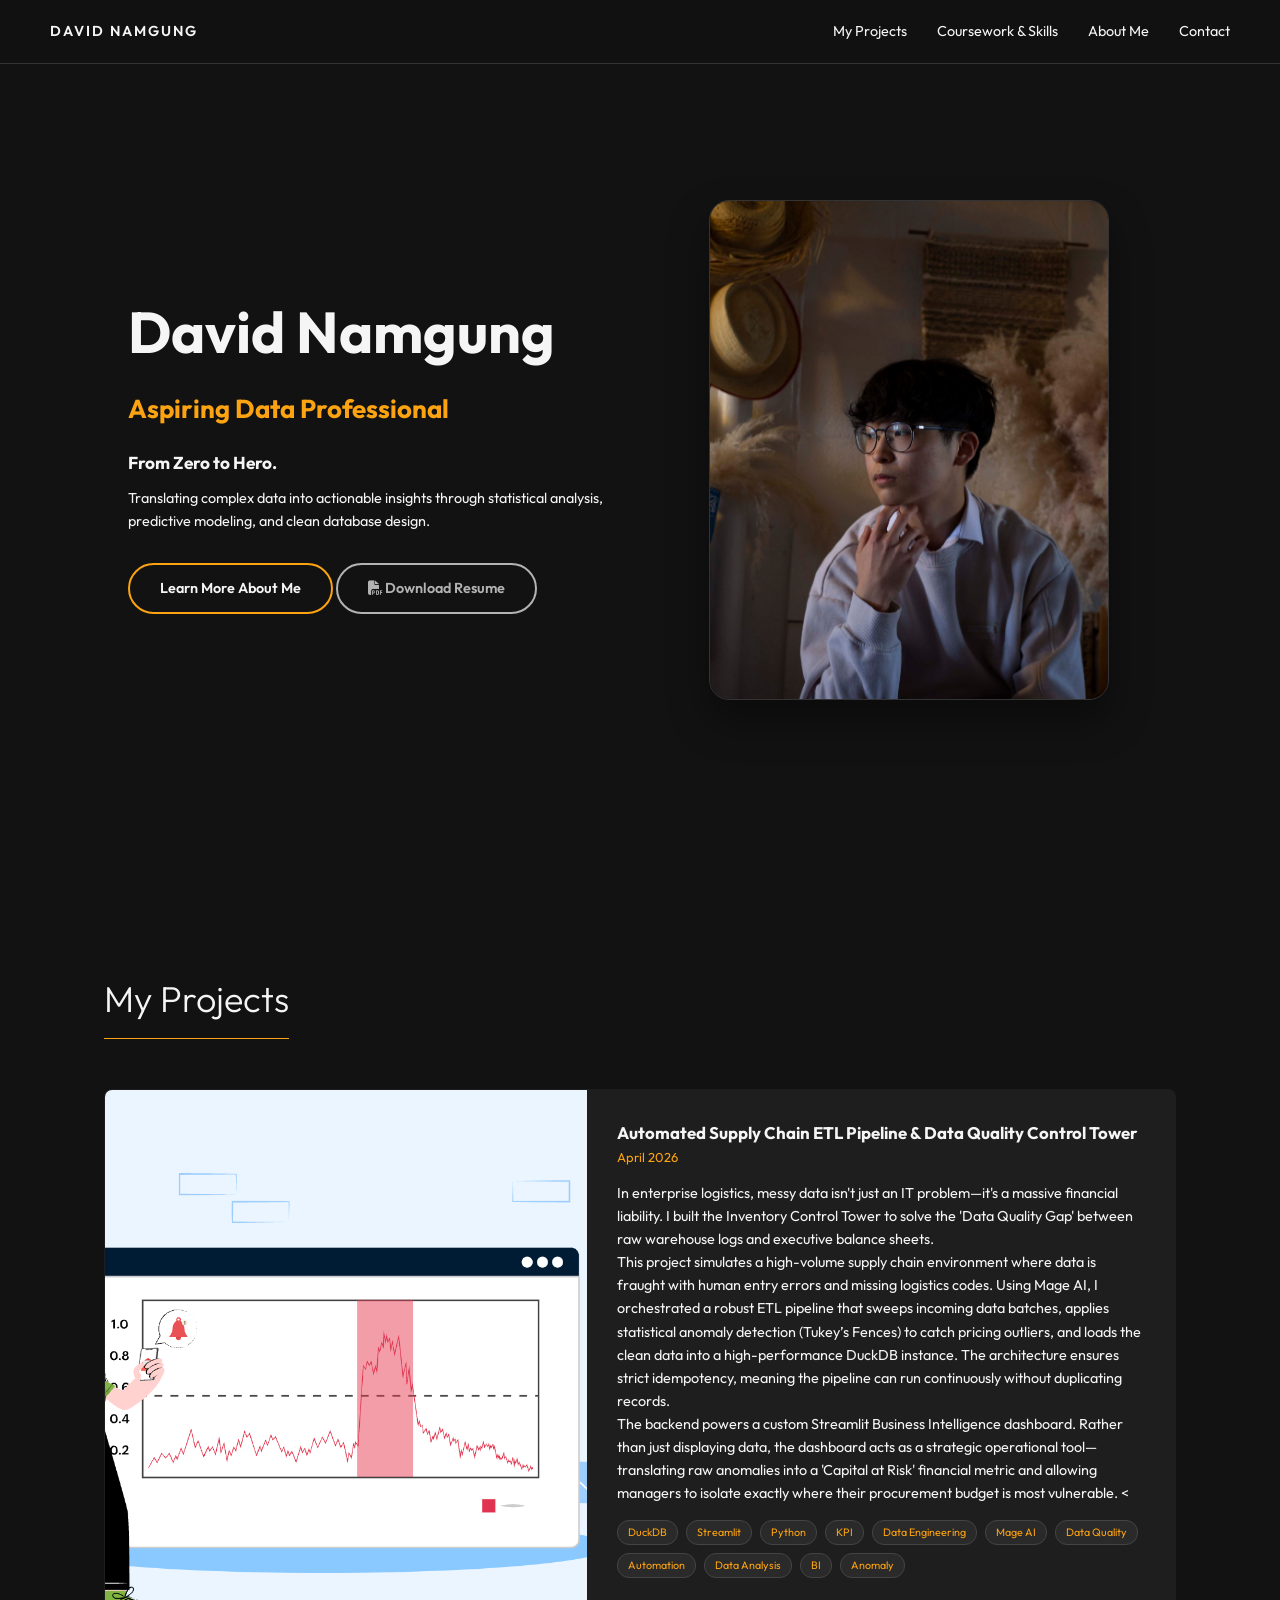
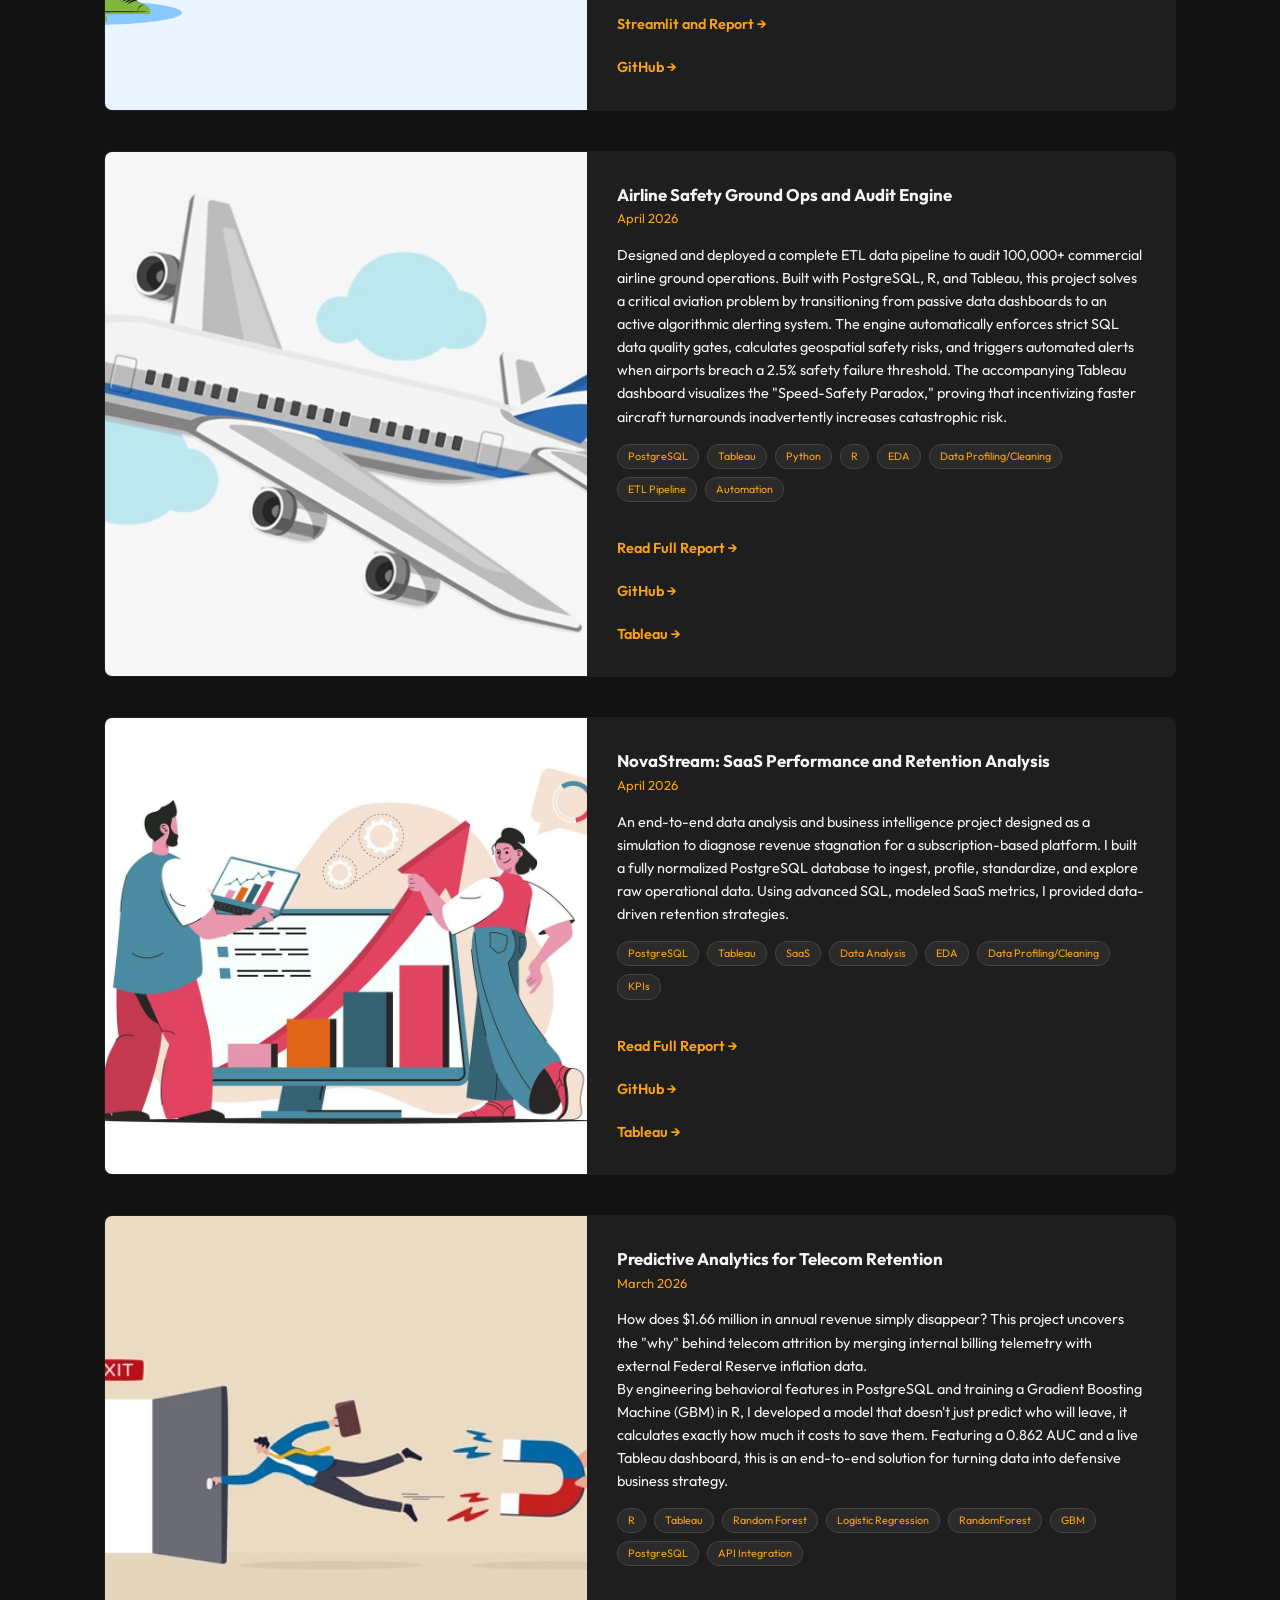
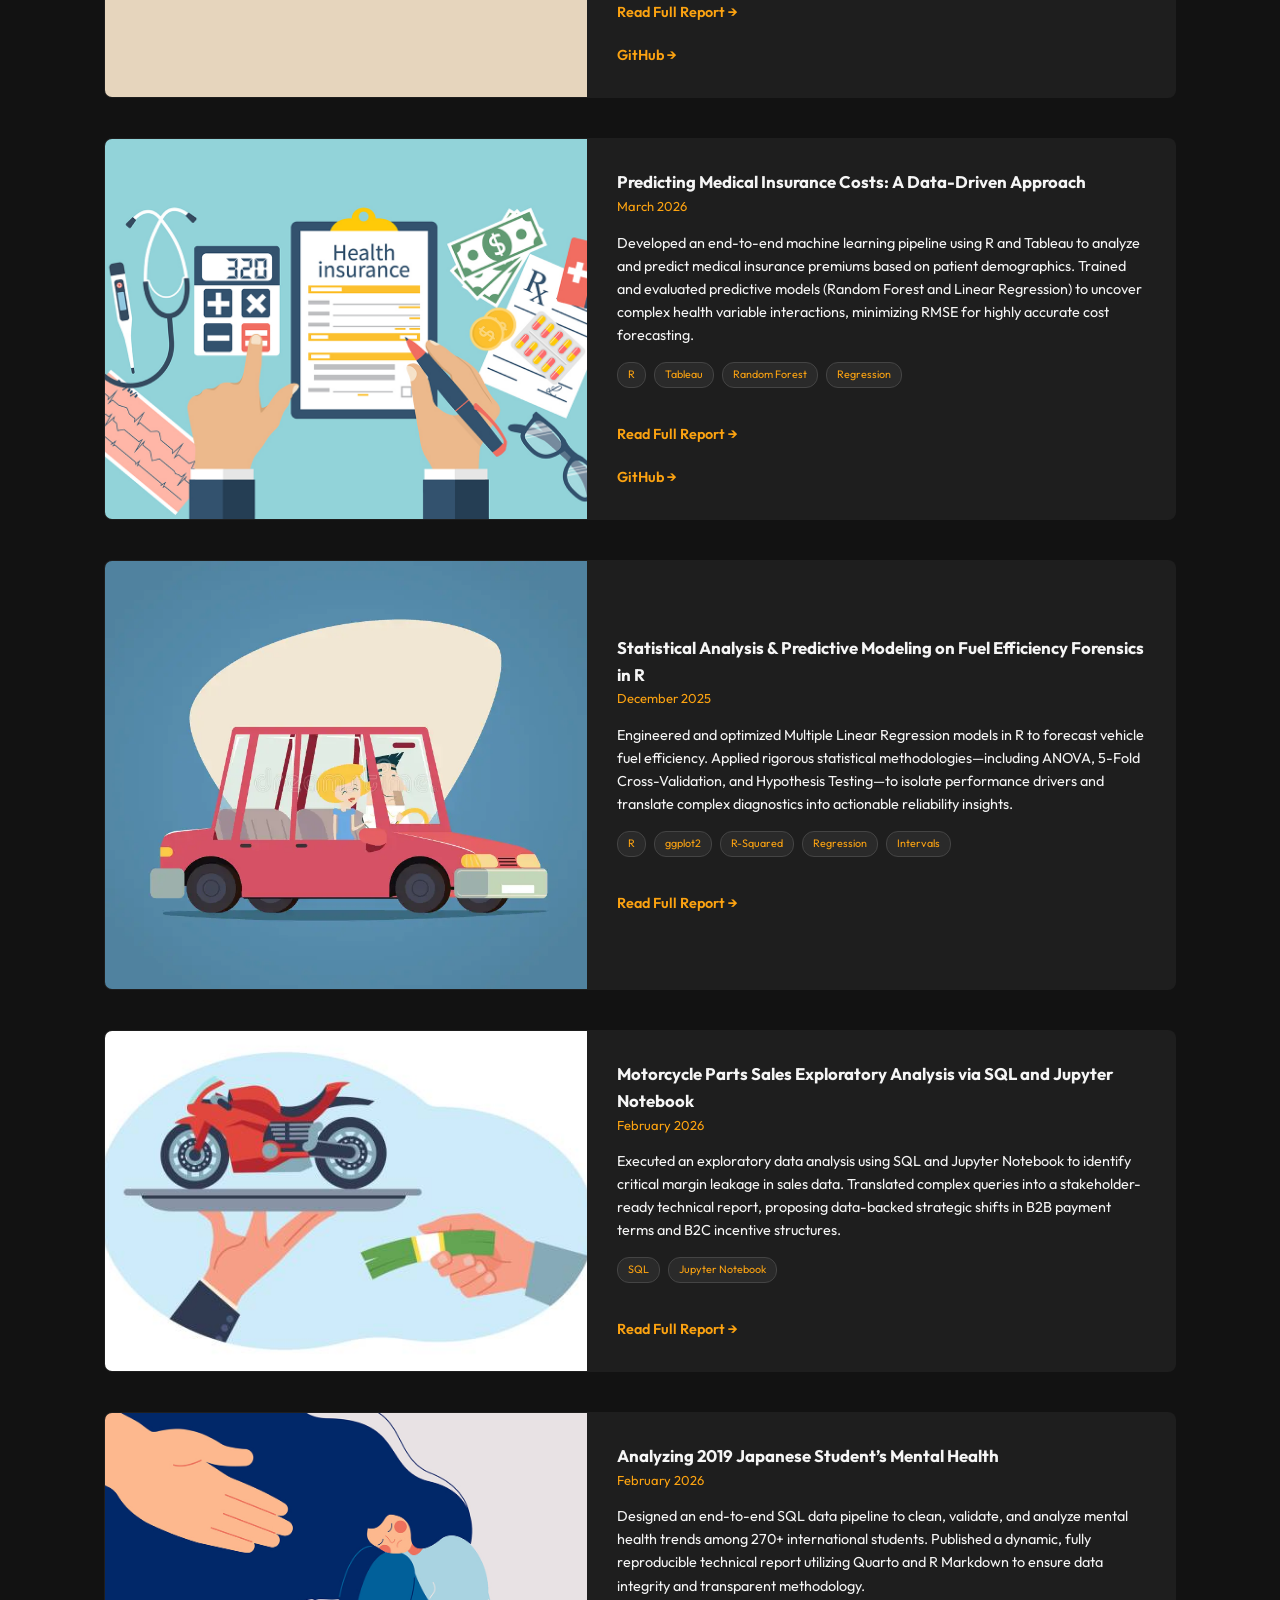
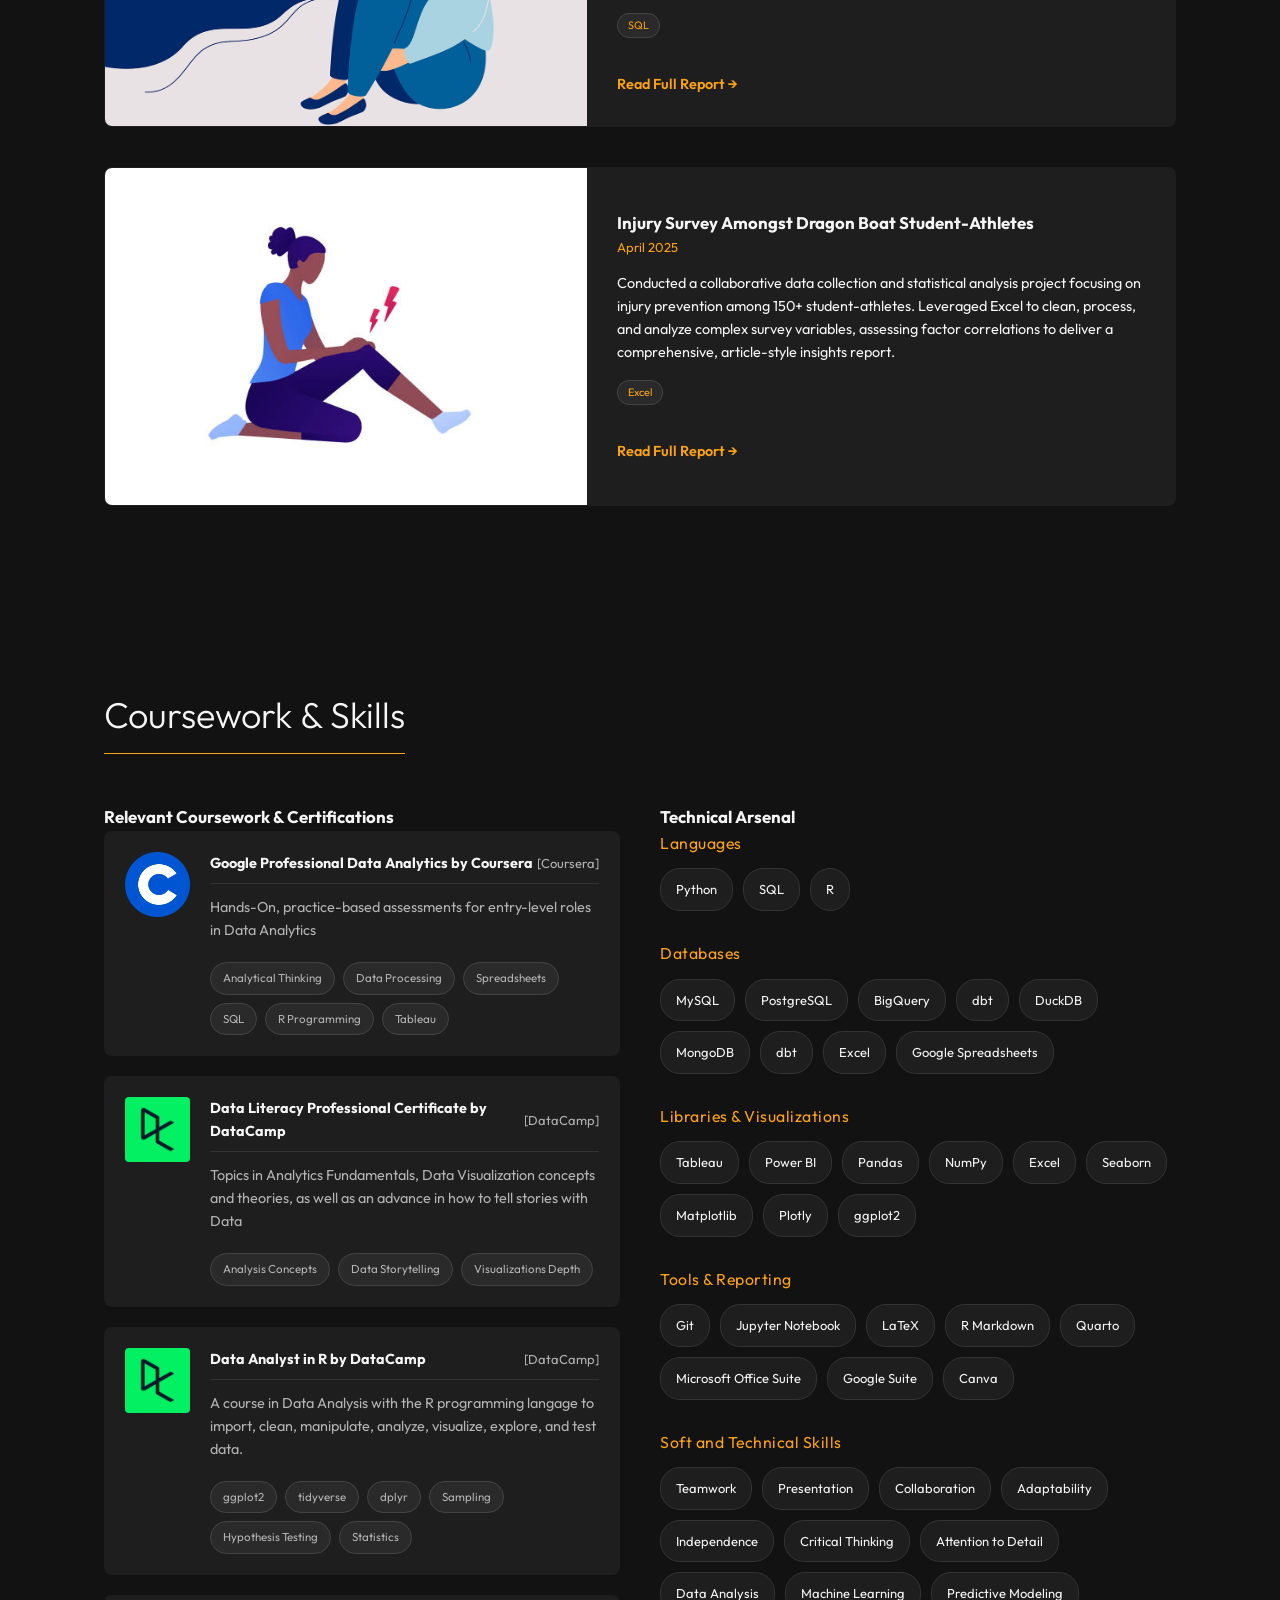
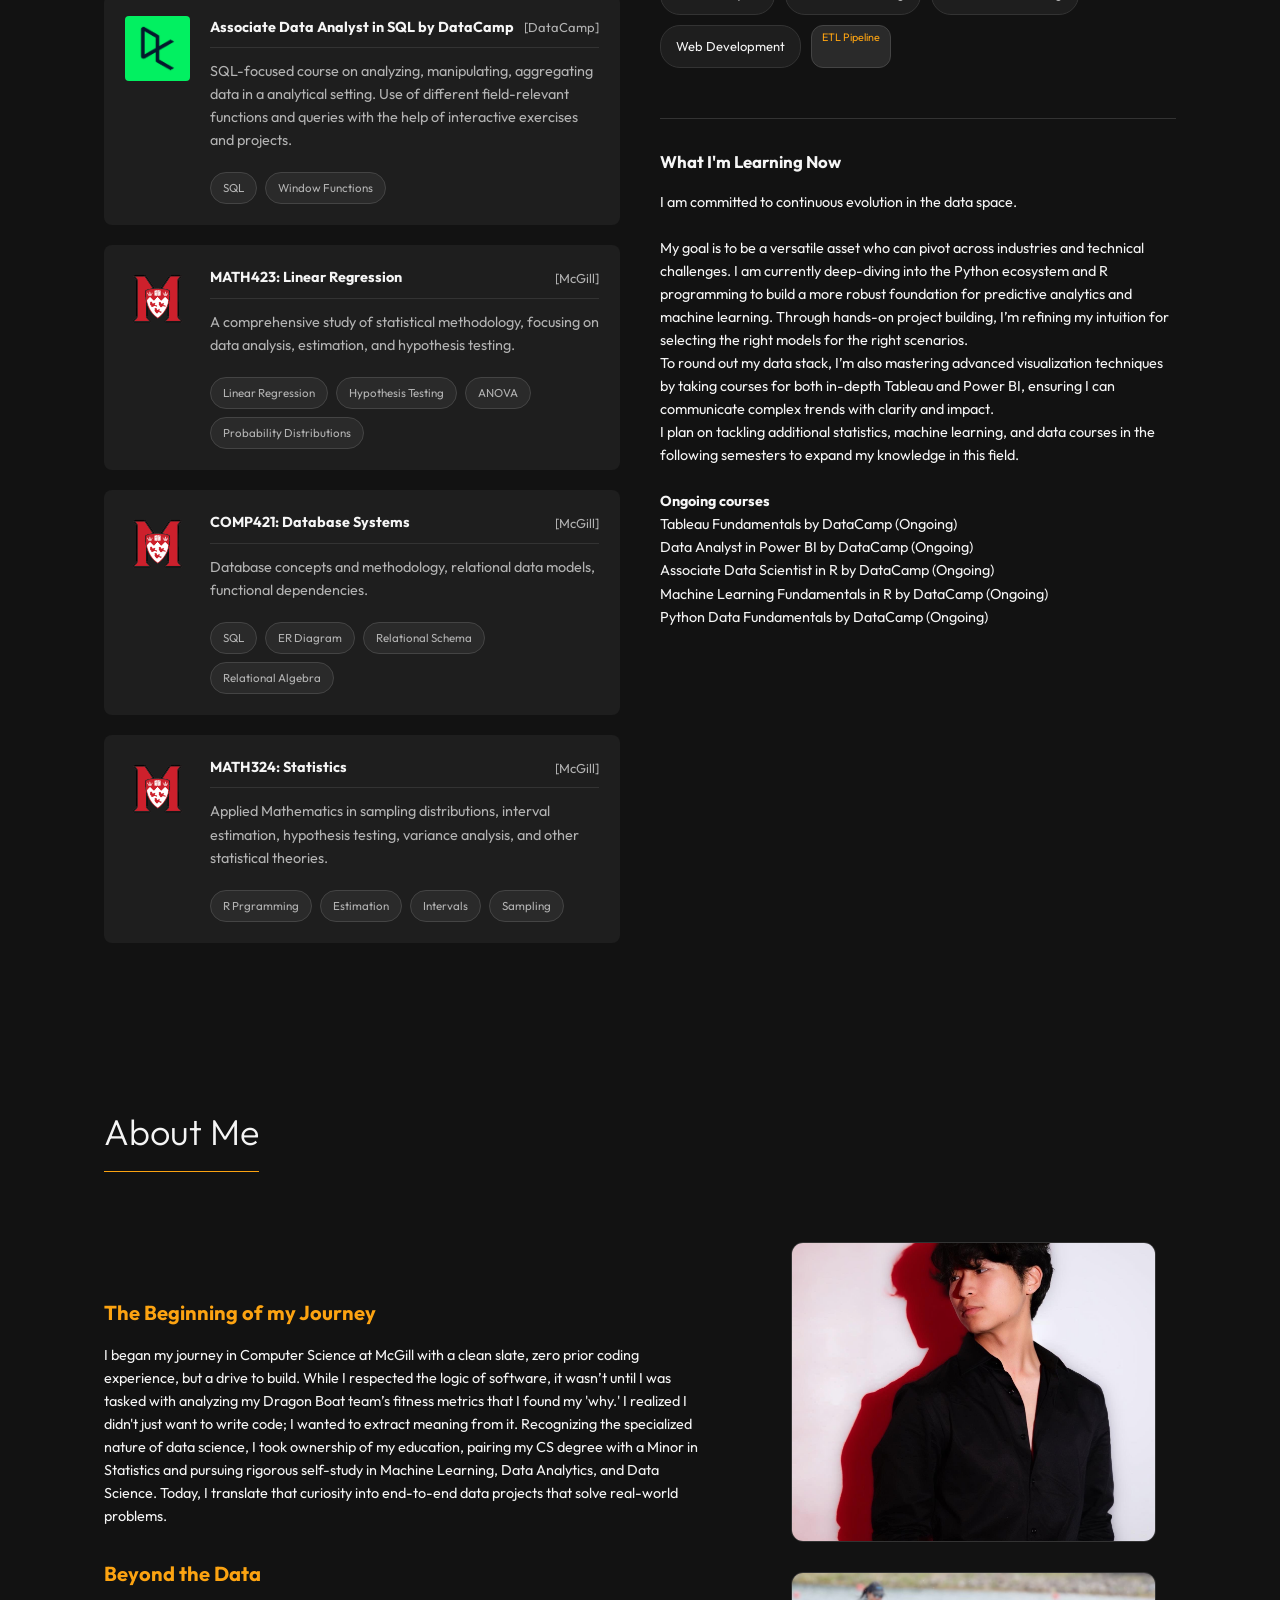
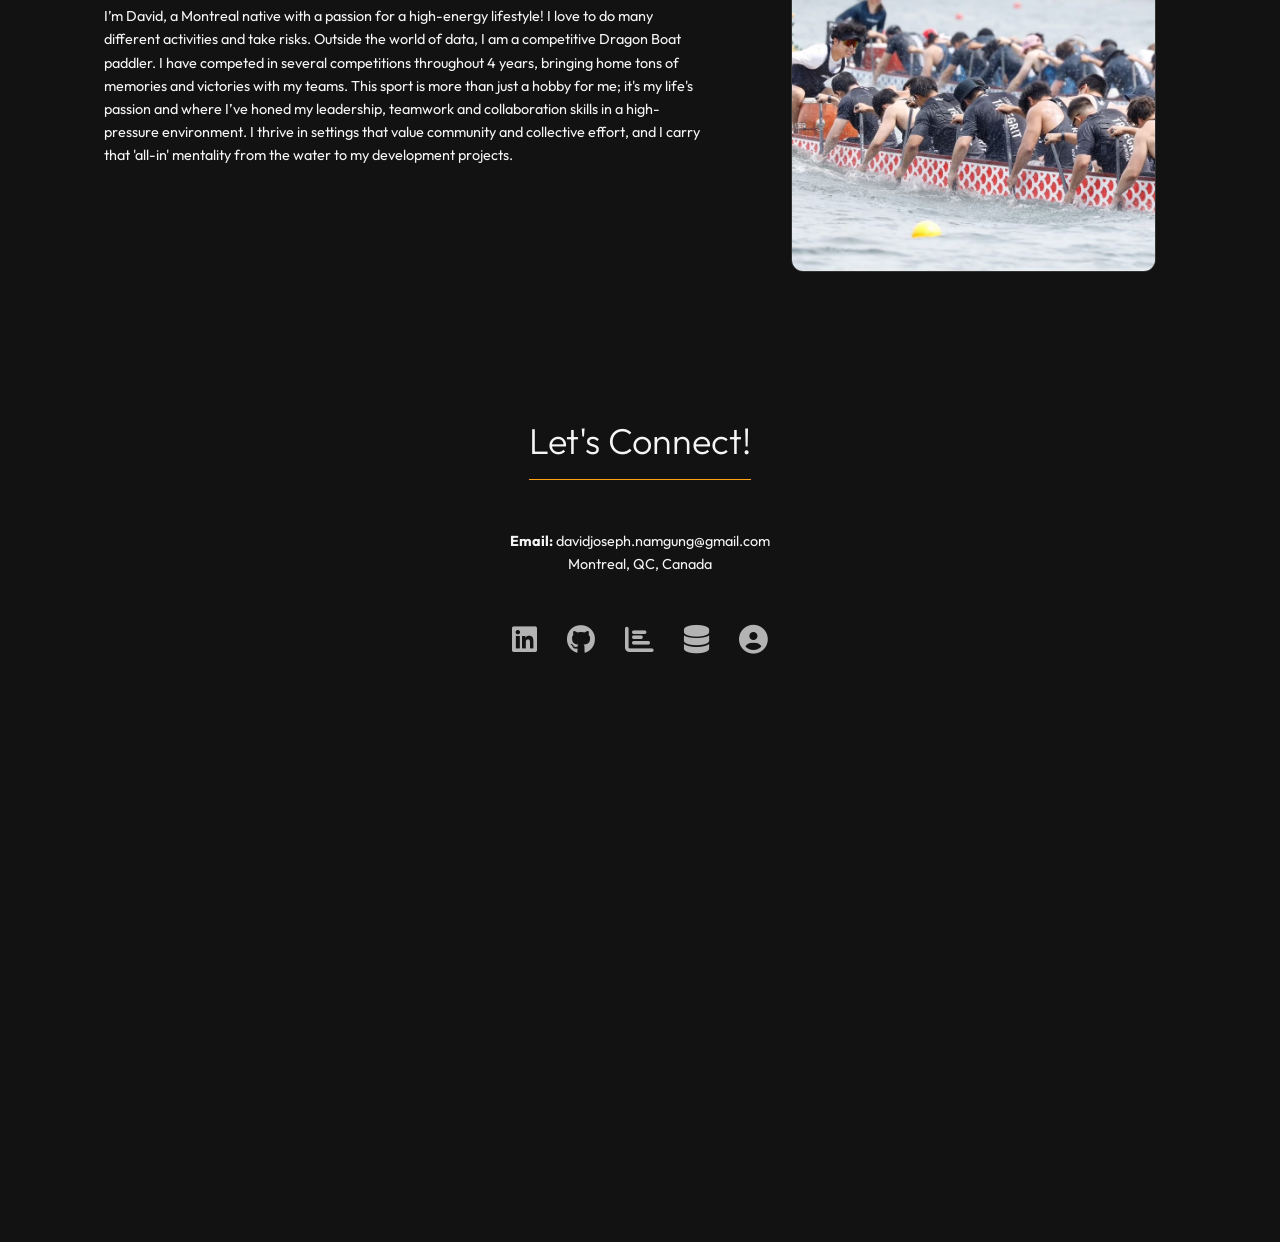
==== index.html @ 50c906fa "new project" ====
<!DOCTYPE html>
<html lang="en">
<head>
    <meta charset="UTF-8">
    <meta name="viewport" content="width=device-width, initial-scale=1.0">
    <title>David Namgung | Data Science Portfolio</title>
    <link href="https://fonts.googleapis.com/css2?family=Outfit:wght@300;400;600&display=swap" rel="stylesheet">
    <link rel="stylesheet" href="https://cdnjs.cloudflare.com/ajax/libs/font-awesome/6.4.0/css/all.min.css">
    <link rel="stylesheet" href="style.css">
</head>
<body>

    <nav id="navbar">
        <div class="logo">DAVID NAMGUNG</div>
        <ul class="nav-links">
            <li><a href="#projects">My Projects</a></li>
            <li><a href="#skills">Coursework & Skills</a></li>
            <li><a href="#about">About Me</a></li>
            <li><a href="#contact">Contact</a></li>
        </ul>
    </nav>

<header id="hero" class="fade-in">
    <div class="hero-container">
        <div class="hero-text">
            <h1>David Namgung</h1>
            <h2>Aspiring Data Professional</h2>
            <p class="tagline">From Zero to Hero.</p>
            <p class="description">Translating complex data into actionable insights through statistical analysis, predictive modeling, and clean database design.</p>
            
            <a href="#about" class="cta-button">Learn More About Me</a>
            <a href="David_Namgung_Resume.pdf" target="_blank" class="cta-button secondary-btn"><i class="fas fa-file-pdf"></i> Download Resume</a>
        </div>

        <div class="hero-image">
            <div class="image-wrapper">
                <img src="hallyu.jpg" alt="David Namgung">
            </div>
        </div>
    </div>
</header>

    <section id="projects" class="fade-in">
        <h2 class="section-title">My Projects</h2>

        <div class="project-card">
            <div class="project-image">
                <img src="audit.png" alt="Audit" class="card-img" loading="lazy">
            </div>
            <div class="project-info">
                <h3>Automated Supply Chain ETL Pipeline & Data Quality Control Tower</h3>
                <p class="project-date">April 2026</p>
                <p>In enterprise logistics, messy data isn't just an IT problem—it's a massive 
                    financial liability. I built the Inventory Control Tower to solve the 'Data Quality Gap' 
                    between raw warehouse logs and executive balance sheets.</p>

                <p>This project simulates a high-volume supply chain environment where data is fraught with human 
                    entry errors and missing logistics codes. Using Mage AI, I orchestrated a robust ETL pipeline 
                    that sweeps incoming data batches, applies statistical anomaly detection (Tukey’s Fences) to catch 
                    pricing outliers, and loads the clean data into a high-performance DuckDB instance. The architecture 
                    ensures strict idempotency, meaning the pipeline can run continuously without duplicating records.
                    </p>
                <p>The backend powers a custom Streamlit Business Intelligence dashboard. Rather than 
                    just displaying data, the dashboard acts as a strategic operational tool—translating 
                    raw anomalies into a 'Capital at Risk' financial metric and allowing managers to isolate exactly
                    where their procurement budget is most vulnerable.
<                   </p>
                <div class="project-tech-tags">
                    <span class="mini-tag">DuckDB</span>
                    <span class="mini-tag">Streamlit</span>
                    <span class="mini-tag">Python</span>
                    <span class="mini-tag">KPI</span>
                    <span class="mini-tag">Data Engineering</span>
                    <span class="mini-tag">Mage AI</span>
                    <span class="mini-tag">Data Quality</span>
                    <span class="mini-tag">Automation</span>
                    <span class="mini-tag">Data Analysis</span>
                    <span class="mini-tag">BI</span>
                    <span class="mini-tag">Anomaly</span>
                    
                </div>
                <a href="https://inventory-control-tower-project.streamlit.app/" class="btn">Streamlit and Report &rarr;</a>
                <a href="https://github.com/davidnamgung/inventory-control-tower" class="btn">GitHub &rarr;</a>
            </div>
        </div>

        <div class="project-card">
            <div class="project-image">
                <img src="safety-image.png" alt="Audit Engine" class="card-img" loading="lazy">
            </div>
            <div class="project-info">
                <h3>Airline Safety Ground Ops and Audit Engine</h3>
                <p class="project-date">April 2026</p>
                <p>Designed and deployed a complete ETL data pipeline to audit 100,000+ 
                    commercial airline ground operations. Built with PostgreSQL, 
                    R, and Tableau, this project solves a critical aviation problem 
                    by transitioning from passive data dashboards to an active algorithmic 
                    alerting system. The engine automatically enforces strict SQL data quality 
                    gates, calculates geospatial safety risks, and triggers automated alerts 
                    when airports breach a 2.5% safety failure threshold. The accompanying 
                    Tableau dashboard visualizes the "Speed-Safety Paradox," proving that 
                    incentivizing faster aircraft turnarounds inadvertently increases catastrophic risk.</p>
                <div class="project-tech-tags">
                    <span class="mini-tag">PostgreSQL</span>
                    <span class="mini-tag">Tableau</span>
                    <span class="mini-tag">Python</span>
                    <span class="mini-tag">R</span>
                    <span class="mini-tag">EDA</span>
                    <span class="mini-tag">Data Profiling/Cleaning</span>
                    <span class="mini-tag">ETL Pipeline</span>
                    <span class="mini-tag">Automation</span>
                </div>
                <a href="https://davidnamgung.github.io/safety-ground-ops-audit-engine/report/index.html" class="btn">Read Full Report &rarr;</a>
                <a href="https://github.com/davidnamgung/safety-ground-ops-audit-engine" class="btn">GitHub &rarr;</a>
                <a href="https://public.tableau.com/views/Book1_17756793268910/Dashboard1?:language=en-US&:sid=&:redirect=auth&:display_count=n&:origin=viz_share_link" class="btn">Tableau &rarr;</a>
            </div>
        </div>

        <div class="project-card">
            <div class="project-image">
                <img src="saas-image.jpg" alt="NovaStream" class="card-img" loading="lazy">
            </div>
            <div class="project-info">
                <h3>NovaStream: SaaS Performance and Retention Analysis</h3>
                <p class="project-date">April 2026</p>
                <p>An end-to-end data analysis and business 
                    intelligence project designed as a simulation to diagnose revenue 
                    stagnation for a subscription-based platform. 
                    I built a fully normalized PostgreSQL database 
                    to ingest, profile, standardize, and explore raw operational data. 
                    Using advanced SQL, modeled SaaS metrics, I provided 
                    data-driven retention strategies.</p>
                <div class="project-tech-tags">
                    <span class="mini-tag">PostgreSQL</span>
                    <span class="mini-tag">Tableau</span>
                    <span class="mini-tag">SaaS</span>
                    <span class="mini-tag">Data Analysis</span>
                    <span class="mini-tag">EDA</span>
                    <span class="mini-tag">Data Profiling/Cleaning</span>
                    <span class="mini-tag">KPIs</span>
                </div>
                <a href="https://davidnamgung.github.io/novastream-saas-analytics/reports/index.html" class="btn">Read Full Report &rarr;</a>
                <a href="https://github.com/davidnamgung/novastream-saas-analytics" class="btn">GitHub &rarr;</a>
                <a href="https://public.tableau.com/views/novastream-dashboard/RevenueOverview?:language=en-US&:sid=&:redirect=auth&:display_count=n&:origin=viz_share_link" class="btn">Tableau &rarr;</a>
            </div>
        </div>

        <div class="project-card">
            <div class="project-image">
                <img src="customer-churn.png" alt="Medical Insurance Project" class="card-img" loading="lazy">
            </div>
            <div class="project-info">
                <h3>Predictive Analytics for Telecom Retention</h3>
                <p class="project-date">March 2026</p>
                <p>How does $1.66 million in annual revenue simply disappear? This project uncovers the "why" behind telecom attrition by merging internal billing telemetry with external Federal Reserve inflation data.</p>
                <p>By engineering behavioral features in PostgreSQL and training a Gradient Boosting Machine (GBM) in R, I developed a model that doesn't just predict who will leave, it calculates exactly how much it costs to save them. Featuring a 0.862 AUC and a live Tableau dashboard, this is an end-to-end solution for turning data into defensive business strategy.</p>
                <div class="project-tech-tags">
                    <span class="mini-tag">R</span>
                    <span class="mini-tag">Tableau</span>
                    <span class="mini-tag">Random Forest</span>
                    <span class="mini-tag">Logistic Regression</span>
                    <span class="mini-tag">RandomForest</span>
                    <span class="mini-tag">GBM</span>
                    <span class="mini-tag">PostgreSQL</span>
                    <span class="mini-tag">API Integration</span>
                </div>
                <a href="https://davidnamgung.github.io/custmer-churn-intelligence" class="btn">Read Full Report &rarr;</a>
                <a href="https://github.com/davidnamgung/customer-churn-intelligence" class="btn">GitHub &rarr;</a>
            </div>
        </div>
        
        <div class="project-card">
            <div class="project-image">
                <img src="medical-insurance-cost-prediction-image.png" alt="Medical Insurance Project" class="card-img" loading="lazy">
            </div>
            <div class="project-info">
                <h3>Predicting Medical Insurance Costs: A Data-Driven Approach</h3>
                <p class="project-date">March 2026</p>
                <p>Developed an end-to-end machine learning pipeline using R and Tableau to analyze and predict medical insurance premiums based on patient demographics. Trained and evaluated predictive models (Random Forest and Linear Regression) to uncover complex health variable interactions, minimizing RMSE for highly accurate cost forecasting.</p>
                <div class="project-tech-tags">
                    <span class="mini-tag">R</span>
                    <span class="mini-tag">Tableau</span>
                    <span class="mini-tag">Random Forest</span>
                    <span class="mini-tag">Regression</span>
                </div>
                <a href="https://davidnamgung.github.io/medical-insurance-prediction/reports/" class="btn">Read Full Report &rarr;</a>
                <a href="https://github.com/davidnamgung/medical-insurance-prediction?tab=readme-ov-file" class="btn">GitHub &rarr;</a>
            </div>
        </div>

        <div class="project-card">
            <div class="project-image">
                <img src="gasoline-mileage-image.png" alt="" class="card-img" loading="lazy">
            </div>
            <div class="project-info">
                <h3>Statistical Analysis & Predictive Modeling on Fuel Efficiency Forensics in R</h3>
                <p class="project-date">December 2025</p>
                <p>Engineered and optimized Multiple Linear Regression models in R to forecast vehicle fuel efficiency. Applied rigorous statistical methodologies—including ANOVA, 5-Fold Cross-Validation, and Hypothesis Testing—to isolate performance drivers and translate complex diagnostics into actionable reliability insights.</p>
                <div class="project-tech-tags">
                    <span class="mini-tag">R</span>
                    <span class="mini-tag">ggplot2</span>
                    <span class="mini-tag">R-Squared</span>
                    <span class="mini-tag">Regression</span>
                    <span class="mini-tag">Intervals</span>
                </div>
                <a href="https://davidnamgung.github.io/gasoline-mileage-project/" class="btn">Read Full Report &rarr;</a>
            </div>
        </div>

        <div class="project-card">
            <div class="project-image">
                <img src="moto-parts-image.png" alt="" class="card-img" loading="lazy">
            </div>
            <div class="project-info">
                <h3>Motorcycle Parts Sales Exploratory Analysis via SQL and Jupyter Notebook</h3>
                <p class="project-date">February 2026</p>
                <p>Executed an exploratory data analysis using SQL and Jupyter Notebook to identify critical margin leakage in sales data. Translated complex queries into a stakeholder-ready technical report, proposing data-backed strategic shifts in B2B payment terms and B2C incentive structures.</p>
                <div class="project-tech-tags">
                    <span class="mini-tag">SQL</span>
                    <span class="mini-tag">Jupyter Notebook</span>
                </div>
                <a href="https://davidnamgung.github.io/motorcycle-parts/" class="btn">Read Full Report &rarr;</a>
            </div>
        </div>

        <div class="project-card">
            <div class="project-image">
                <img src="mental-health-students-image.png" alt="" class="card-img" loading="lazy">
            </div>
            <div class="project-info">
                <h3>Analyzing 2019 Japanese Student’s Mental Health</h3>
                <p class="project-date">February 2026</p>
                <p>Designed an end-to-end SQL data pipeline to clean, validate, and analyze mental health trends among 270+ international students. Published a dynamic, fully reproducible technical report utilizing Quarto and R Markdown to ensure data integrity and transparent methodology.</p>
                <div class="project-tech-tags">
                    <span class="mini-tag">SQL</span>
                </div>
                <a href="https://davidnamgung.github.io/mental-health-sql-portfolio-project/" class="btn">Read Full Report &rarr;</a>
            </div>
        </div>

        <div class="project-card">
            <div class="project-image">
                <img src="injury-athlete-image.png" alt="" class="card-img" loading="lazy">
            </div>
            <div class="project-info">
                <h3>Injury Survey Amongst Dragon Boat Student-Athletes</h3>
                <p class="project-date">April 2025</p>
                <p>Conducted a collaborative data collection and statistical analysis project focusing on injury prevention among 150+ student-athletes. Leveraged Excel to clean, process, and analyze complex survey variables, assessing factor correlations to deliver a comprehensive, article-style insights report.</p>
                <div class="project-tech-tags">
                    <span class="mini-tag">Excel</span>
                </div>
                <a href="https://pdflink.to/5c76187e/" class="btn">Read Full Report &rarr;</a>
            </div>
        </div>
    </section>

<section id="skills" class="fade-in">
    <h2 class="section-title">Coursework & Skills</h2>
        
        <div class="skills-container balanced-cols">
            <div class="coursework-column">
                <h3>Relevant Coursework & Certifications</h3>

            <div class="course-card">
                <div class="course-logo-container">
                    <img src="coursera-logo.png" alt="Coursera Logo" class="course-institution-logo">
                </div>
                <div class="course-content">
                    <div class="course-header">
                        <h4>
                            <a href="https://www.coursera.org/account/accomplishments/professional-cert/UU3K2FYWW4SK?utm_source=link&utm_medium=certificate&utm_content=cert_image&utm_campaign=sharing_cta&utm_product=prof" target="_blank" class="cert-link">
                                Google Professional Data Analytics by Coursera<i class="fas fa-external-link-alt"></i>
                            </a>
                        </h4>
                        <span class="provider-info">[Coursera]</span>
                    </div>
                    <p class="course-description">Hands-On, practice-based assessments for entry-level roles in Data Analytics</p>
                    <div class="course-concepts">
                        <div class="tags concepts-list">
                            <span class="tag concept-tag">Analytical Thinking</span>
                            <span class="tag concept-tag">Data Processing</span>
                            <span class="tag concept-tag">Spreadsheets</span>
                            <span class="tag concept-tag">SQL</span>
                            <span class="tag concept-tag">R Programming</span>
                            <span class="tag concept-tag">Tableau</span>
                        </div>
                    </div>
                </div>
            </div>



            <div class="course-card">
                <div class="course-logo-container">
                    <img src="datacamp-logo.png" alt="DataCamp Logo" class="course-institution-logo">
                </div>
                <div class="course-content">
                    <div class="course-header">
                        <h4>
                            <a href="https://www.datacamp.com/skill-verification/DL0036806719050" target="_blank" class="cert-link">
                                Data Literacy Professional Certificate by DataCamp<i class="fas fa-external-link-alt"></i>
                            </a>
                        </h4>
                        <span class="provider-info">[DataCamp]</span>
                    </div>
                    <p class="course-description">Topics in Analytics Fundamentals, Data Visualization concepts and theories, as well as an advance in how to tell stories with Data</p>
                    <div class="course-concepts">
                        <div class="tags concepts-list">
                            <span class="concept-tag">Analysis Concepts</span>
                            <span class="concept-tag">Data Storytelling</span>
                            <span class="concept-tag">Visualizations Depth</span>
                        </div>
                    </div>
                </div>
            </div>       
            
            

            <div class="course-card">
                <div class="course-logo-container">
                    <img src="datacamp-logo.png" alt="DataCamp Logo" class="course-institution-logo">
                </div>
                <div class="course-content">
                    <div class="course-header">
                        <h4>
                            <a href="https://www.datacamp.com/completed/statement-of-accomplishment/track/c9dd14eaf1780b3aafe3a370254f9c24d8c1f1cb?utm_medium=organic_social&utm_campaign=sharewidget&utm_content=soa&utm_source=copylink" target="_blank" class="cert-link">
                                Data Analyst in R by DataCamp<i class="fas fa-external-link-alt"></i>
                            </a>
                        </h4>
                        <span class="provider-info">[DataCamp]</span>
                    </div>
                    <p class="course-description">A course in Data Analysis with the R programming langage to import, clean, manipulate, analyze, visualize, explore, and test data.</p>
                    <div class="course-concepts">
                        <div class="tags concepts-list">
                            <span class="concept-tag">ggplot2</span>
                            <span class="concept-tag">tidyverse</span>
                            <span class="concept-tag">dplyr</span>
                            <span class="concept-tag">Sampling</span>
                            <span class="concept-tag">Hypothesis Testing</span>
                            <span class="concept-tag">Statistics</span>
                        </div>
                    </div>
                </div>
            </div>


            <div class="course-card">
                <div class="course-logo-container">
                    <img src="datacamp-logo.png" alt="DataCamp Logo" class="course-institution-logo">
                </div>
                <div class="course-content">
                    <div class="course-header">
                        <h4>
                            <a href="https://www.datacamp.com/completed/statement-of-accomplishment/track/9b3e6f601ab7c3e7efaaf5f05b440d8afe7316d2?utm_medium=organic_social&utm_campaign=sharewidget&utm_content=soa&utm_source=copylink">
                                Associate Data Analyst in SQL by DataCamp<i class="fas fa-external-link-alt"></i>
                            </a>
                        </h4>
                        <span class="provider-info">[DataCamp]</span>
                    </div>
                    <p class="course-description">SQL-focused course on analyzing, manipulating, aggregating data in a analytical setting. Use of different field-relevant functions and queries with the help of interactive exercises and projects.</p>
                    <div class="course-concepts">
                        <div class="tags concepts-list">
                            <span class="concept-tag">SQL</span>
                            <span class="concept-tag">Window Functions</span>
                        </div>
                    </div>
                </div>
            </div>



            <div class="course-card">
                <div class="course-logo-container">
                    <img src="mcgill-logo.png" alt="McGill Logo" class="course-institution-logo">
                </div>
                <div class="course-content">
                    <div class="course-header">
                        <h4>
                            <a href="https://coursecatalogue.mcgill.ca/courses/math-423/">
                                MATH423: Linear Regression<i class="fas fa-external-link-alt"></i>
                            </a>
                        </h4>
                        <span class="provider-info">[McGill]</span>
                    </div>
                    <p class="course-description">A comprehensive study of statistical methodology, focusing on data analysis, estimation, and hypothesis testing.</p>
                    <div class="course-concepts">
                        <div class="tags concepts-list">
                            <span class="concept-tag">Linear Regression</span>
                            <span class="concept-tag">Hypothesis Testing</span>
                            <span class="concept-tag">ANOVA</span>
                            <span class="concept-tag">Probability Distributions</span>
                        </div>
                    </div>
                </div>
            </div>      
            
            



            <div class="course-card">
                <div class="course-logo-container">
                    <img src="mcgill-logo.png" alt="McGill Logo" class="course-institution-logo">
                </div>
                <div class="course-content">
                    <div class="course-header">
                        <h4>
                            <a href="https://coursecatalogue.mcgill.ca/courses/comp-421/index.html">
                                COMP421: Database Systems<i class="fas fa-external-link-alt"></i>
                            </a>
                        </h4>
                        <span class="provider-info">[McGill]</span>
                    </div>
                    <p class="course-description">Database concepts and methodology, relational data models, functional dependencies.</p>
                    <div class="course-concepts">
                        <div class="tags concepts-list">
                            <span class="concept-tag">SQL</span>
                            <span class="concept-tag">ER Diagram</span>
                            <span class="concept-tag">Relational Schema</span>
                            <span class="concept-tag">Relational Algebra</span>
                        </div>
                    </div>
                </div>
            </div> 





            <div class="course-card">
                <div class="course-logo-container">
                    <img src="mcgill-logo.png" alt="McGill Logo" class="course-institution-logo">
                </div>
                <div class="course-content">
                    <div class="course-header">
                        <h4>
                            <a href="https://coursecatalogue.mcgill.ca/courses/math-324/">
                                MATH324: Statistics<i class="fas fa-external-link-alt"></i>
                            </a>
                        </h4>
                        <span class="provider-info">[McGill]</span>
                    </div>
                    <p class="course-description">Applied Mathematics in sampling distributions, interval estimation, hypothesis testing, variance analysis, and other statistical theories.</p>
                    <div class="course-concepts">
                        <div class="tags concepts-list">
                            <span class="concept-tag">R Prgramming</span>
                            <span class="concept-tag">Estimation</span>
                            <span class="concept-tag">Intervals</span>
                            <span class="concept-tag">Sampling</span>
                        </div>
                    </div>
                </div>
            </div> 
        </div>
 
<div class="technical-arsenal-container fixed-width-col">
    <h3 class="arsenal-title">Technical Arsenal</h3>


    <div class="technical-skills">
        <div class="skill-category">
            <h4>Languages</h4>
            <div class="tags">
                <span class="tag">Python</span>
                <span class="tag">SQL</span>
                <span class="tag">R</span>
            </div>
        </div>

        <div class="skill-category">
            <h4>Databases</h4>
            <div class="tags">
                <span class="tag">MySQL</span>
                <span class="tag">PostgreSQL</span>
                <span class="tag">BigQuery</span>
                <span class="tag">dbt</span>
                <span class="tag">DuckDB</span>
                <span class="tag">MongoDB</span>
                <span class="tag">dbt</span>
                <span class="tag">Excel</span>
                <span class="tag">Google Spreadsheets</span>
            </div>
        </div>

        <div class="skill-category">
            <h4>Libraries & Visualizations</h4>
            <div class="tags">
                <span class="tag">Tableau</span>
                <span class="tag">Power BI</span>
                <span class="tag">Pandas</span>
                <span class="tag">NumPy</span>
                <span class="tag">Excel</span>
                <span class="tag">Seaborn</span>
                <span class="tag">Matplotlib</span>
                <span class="tag">Plotly</span>
                <span class="tag">ggplot2</span>
            </div>
        </div>

        <div class="skill-category">
            <h4>Tools & Reporting</h4>
            <div class="tags">
                <span class="tag">Git</span>
                <span class="tag">Jupyter Notebook</span>
                <span class="tag">LaTeX</span>
                <span class="tag">R Markdown</span>
                <span class="tag">Quarto</span>
                <span class="tag">Microsoft Office Suite</span>
                <span class="tag">Google Suite</span>
                <span class="tag">Canva</span>
                </div>
            </div>

            <div class="skill-category">
                <h4>Soft and Technical Skills</h4>
                <div class="tags">
                    <span class="tag">Teamwork</span>
                    <span class="tag">Presentation</span>
                    <span class="tag">Collaboration</span>
                    <span class="tag">Adaptability</span>
                    <span class="tag">Independence</span>
                    <span class="tag">Critical Thinking</span>
                    <span class="tag">Attention to Detail</span>
                    <span class="tag">Data Analysis</span>
                    <span class="tag">Machine Learning</span>
                    <span class="tag">Predictive Modeling</span>
                    <span class="tag">Web Development</span>
                    <span class="mini-tag">ETL Pipeline</span>
                </div>
            </div>

            <div class="learning-now">
                <h3>What I'm Learning Now</h3>
                <p>I am committed to continuous evolution in the data space.</p>
                <br>
                <p>My goal is to be a versatile asset who can pivot across industries and technical challenges. I am currently deep-diving into the Python ecosystem and R programming to build a more robust foundation for predictive analytics and machine learning. Through hands-on project building, I’m refining my intuition for selecting the right models for the right scenarios.</p>
                <p>To round out my data stack, I’m also mastering advanced visualization techniques by taking courses for both in-depth Tableau and Power BI, ensuring I can communicate complex trends with clarity and impact.</p>
                <p>I plan on tackling additional statistics, machine learning, and data courses in the following semesters to expand my knowledge in this field.</p>
                <br>
                <h4>Ongoing courses</h4>
                <p>Tableau Fundamentals by DataCamp (Ongoing)</p>
                <p>Data Analyst in Power BI by DataCamp (Ongoing)</p>
                <p>Associate Data Scientist in R by DataCamp (Ongoing)</p>
                <p>Machine Learning Fundamentals in R by DataCamp (Ongoing)</p>
                <p>Python Data Fundamentals by DataCamp (Ongoing)</p>
            </div>
        </div>
    </div>
</section>

    <section id="about" class="fade-in">
        <h2 class="section-title">About Me</h2>

        <div class="about-container">
            <div class="about-text">
                <div class="story-block">

                    <h3>The Beginning of my Journey</h3>
                        <p>I began my journey in Computer Science at McGill with a clean slate, zero 
                        prior coding experience, but a drive to build. While I respected the logic 
                        of software, it wasn’t until I was tasked with analyzing my Dragon Boat 
                        team’s fitness metrics that I found my 'why.' I realized I didn't 
                        just want to write code; I wanted to extract meaning from it. 
                        Recognizing the specialized nature of data science, I took ownership of 
                        my education, pairing my CS degree with a Minor in Statistics and 
                        pursuing rigorous self-study in Machine Learning, Data Analytics, and Data Science. Today, I translate 
                        that curiosity into end-to-end data projects that solve real-world problems.</p>
        
                </div>
                <div class="story-block">
                    <h3>Beyond the Data</h3>
                    <p>I’m David, a Montreal native with a passion for a high-energy lifestyle! I love to do many different activities and take risks.
                    Outside the world of data, I am a competitive Dragon Boat paddler. I have competed in several competitions throughout 4 years, 
                    bringing home tons of memories and victories with my teams.
                    This sport is more than just a hobby for me; it's my life's passion and where I’ve honed my leadership, teamwork and collaboration skills in a high-pressure environment. I thrive in settings that 
                    value community and collective effort, 
                    and I carry that 'all-in' mentality from the water to my development projects.</p>
                </div>
            </div>
            <div class="about-photos">
                <div class="photo-frame headshot">
                    <img src="pro-pic.jpg" alt="David - Data Analyst">
                </div>

                <div class="photo-frame athletic">
                    <img src="dboat-pic.jpg" alt="David - Dragon Boat Racing">
                </div
            </div>
        </div>
    </section>

    <section id="contact" class="fade-in">
        <h2 class="section-title">Let's Connect!</h2>
        
        <div class="contact-info">
            <p><strong>Email:</strong> <a href="mailto:[YOUR_EMAIL@DOMAIN.COM]">davidjoseph.namgung@gmail.com</a></p>
            <p> Montreal, QC, Canada </p>
        </div>

        <div class="social-links">
            <a href="www.linkedin.com/in/david-namgung" target="_blank" title="LinkedIn"><i class="fab fa-linkedin"></i></a>
            <a href="https://github.com/davidnamgung" target="_blank" title="GitHub"><i class="fab fa-github"></i></a>
            <a href="https://public.tableau.com/app/profile/david.namgung/vizzes" target="_blank" title="Tableau"><i class="fas fa-chart-bar"></i></a>
            <a href="https://www.datacamp.com/portfolio/davidnamgung03" target="blank" title="DataCamp"><i class="fas fa-database"></i></a>
            <a href="https://secure.plum.io/fp/AZfyB6t8mDOrpNgZwRc7Fg" target="_blank" title="Plum Profile"><i class="fas fa-user-circle"></i></a>
        </div>
    </section>

    <script src="script.js"></script>
</body>
</html>
---- style.css ----
/* --- Global Variables & Reset --- */
:root {
    --bg-color: #121212;
    --surface-color: #1e1e1e;
    --text-primary: #f5f5f5;
    --text-secondary: #b3b3b3;
    --accent-color: #fca311;
    /* Add this line below: A premium, snappy ease-out curve */
    --smooth-transition: all 0.4s cubic-bezier(0.165, 0.84, 0.44, 1); 
}

* {
    margin: 0;
    padding: 0;
    box-sizing: border-box;
}

body {
    font-family: 'Outfit', sans-serif;
    background-color: var(--bg-color);
    color: var(--text-primary);
    line-height: 1.6;
}

a {
    text-decoration: none;
    color: var(--text-primary);
    transition: color 0.3s ease;
}

/* --- Navigation --- */
#navbar {
    display: flex;
    justify-content: space-between;
    align-items: center;
    padding: 20px 50px;
    background-color: rgba(18, 18, 18, 0.95);
    position: fixed;
    width: 100%;
    top: 0;
    z-index: 1000;
    border-bottom: 1px solid #333;
}

.logo {
    font-weight: 600;
    letter-spacing: 2px;
}

.nav-links {
    list-style: none;
    display: flex;
    gap: 30px;
}

.nav-links a:hover {
    color: var(--accent-color);
}

/* --- Sections --- */
section {
    padding: 100px 10%;
    min-height: 100vh;
}

.section-title {
    font-size: 2.5rem;
    font-weight: 300;
    margin-bottom: 50px;
    border-bottom: 1px solid var(--accent-color);
    display: inline-block;
    padding-bottom: 10px;
}

/* --- Hero Section --- */
#hero {
    height: 100vh;
    display: flex;
    align-items: center;
    justify-content: center;
    text-align: center;
    background: radial-gradient(circle at center, #2a2a2a 0%, #121212 100%);
}

.hero-content h1 {
    font-size: 4rem;
    font-weight: 600;
    margin-bottom: 10px;
}

.hero-content h2 {
    font-size: 2rem;
    font-weight: 300;
    color: var(--text-secondary);
    margin-bottom: 20px;
}

.hero-content p {
    max-width: 600px;
    margin: 0 auto;
    color: var(--text-secondary);
}

/* Project Card Base & Hover */
.project-card {
    display: flex;
    background-color: var(--surface-color);
    margin-bottom: 40px;
    border-radius: 8px;
    overflow: hidden;
    /* Use the new smooth transition */
    transition: var(--smooth-transition); 
    border: 1px solid transparent; /* Prevents jitter on hover */
}

.project-card:hover {
    transform: translateY(-4px); /* A more subtle, refined lift */
    box-shadow: 0 12px 24px rgba(0,0,0,0.4);
    border-color: #333; /* Adds a crisp edge when highlighted */
}

/* --- Updated Project Image Styling --- */
.project-image {
    flex: 0 0 45%; /* Keeps the image column taking up 45% of the card */
    overflow: hidden; /* Ensures the image doesn't spill out of the rounded corners */
}

/* Make sure the image transition matches perfectly */
.card-img {
    width: 100%;
    height: 100%;
    object-fit: cover;
    display: block;
    transition: var(--smooth-transition);
}

/* Slight pan effect instead of a harsh zoom */
.project-card:hover .card-img {
    transform: scale(1.02); 
}

.project-info {
    flex: 1;
    padding: 40px;
    display: flex;
    flex-direction: column;
    justify-content: center;
}

.project-date {
    font-size: 0.9rem;
    color: var(--accent-color);
    margin-bottom: 15px;
}

.btn {
    margin-top: 20px;
    display: inline-block;
    color: var(--accent-color);
    font-weight: 600;
    align-self: flex-start;
}

.btn:hover {
    color: #fff;
}

/* --- Skills & Coursework --- */
.skills-container {
    display: flex;
    gap: 50px;
}

.coursework, .technical-skills {
    flex: 1;
}

.coursework ul {
    list-style: none;
}

.coursework li {
    background-color: var(--surface-color);
    padding: 20px;
    margin-bottom: 15px;
    border-radius: 8px;
}

.logo-placeholder {
    display: inline-block;
    padding: 5px 10px;
    background-color: #333;
    font-size: 0.8rem;
    margin: 10px 0;
    border-radius: 4px;
}

.tags {
    display: flex;
    flex-wrap: wrap;
    gap: 10px;
    margin-bottom: 30px;
}

.tag {
    background-color: var(--surface-color);
    padding: 10px 15px;
    border-radius: 20px;
    font-size: 0.9rem;
    border: 1px solid #333;
}

/* --- About Me --- */
.about-professional, .about-personal {
    background-color: var(--surface-color);
    padding: 40px;
    border-radius: 8px;
    margin-bottom: 30px;
}

.about-professional h3, .about-personal h3 {
    margin-bottom: 15px;
    color: var(--accent-color);
}

/* --- Contact Section --- */
#contact {
    text-align: center;
}

.contact-text {
    max-width: 600px;
    margin: 0 auto 30px auto;
}

/* Button & Social Link Hover */
.btn, .cert-link {
    transition: var(--smooth-transition);
}

.social-links {
    margin-top: 40px;
    display: flex;
    justify-content: center;
    gap: 30px;
}

.social-links a {
    font-size: 2rem;
    color: var(--text-secondary);
    transition: var(--smooth-transition);
    display: inline-block; /* Required for transform to work properly */
}

.social-links a:hover {
    color: var(--accent-color);
    transform: translateY(-3px) scale(1.05); /* Lifts up slightly while scaling */
}

/* --- Animations --- */
.fade-in {
    opacity: 0;
    transform: translateY(20px);
    transition: opacity 0.8s ease-out, transform 0.8s ease-out;
}

.fade-in.visible {
    opacity: 1;
    transform: translateY(0);
}
/* --- Coursework Specifics --- */
.course-logo {
    width: 60px; /* Adjust this number to make your logo bigger or smaller */
    height: auto;
    margin-bottom: 15px;
    display: block;
    border-radius: 4px; /* Gives the image slightly rounded corners */
}

.cert-link {
    color: var(--text-primary);
    text-decoration: none;
    transition: color 0.3s ease;
    display: inline-flex;
    align-items: center;
    gap: 8px; /* Space between text and the little icon */
}

.cert-link:hover {
    color: var(--accent-color);
}

.cert-link i {
    font-size: 0.8rem; /* Makes the external link icon slightly smaller than the text */
}

.course-concepts {
    display: flex;
    flex-wrap: wrap;
    gap: 8px;
    margin-top: 15px;
}

.concept-tag {
    background-color: #2a2a2a; /* A slightly different shade to contrast with the background */
    color: var(--text-secondary);
    padding: 4px 10px;
    border-radius: 4px; /* Square edges for concepts, compared to rounded edges for main skills */
    font-size: 0.75rem;
    border: 1px solid #444;
}

/* --- Technical Arsenal Categories --- */
.skill-category {
    margin-bottom: 30px; /* Adds space between the different categories */
}

.skill-category h4 {
    margin-bottom: 12px;
    color: var(--accent-color); /* Uses the accent color to make the subheadings pop */
    font-weight: 400;
    font-size: 1.1rem;
    letter-spacing: 0.5px;
}

.learning-now {
    margin-top: 50px;
    padding-top: 30px;
    border-top: 1px solid #333; /* Creates a clean dividing line */
}

.learning-now h3 {
    margin-bottom: 15px;
    color: var(--text-primary);
}


/* --- Responsive Design (Fixes Browser Zooming) --- */
@media (max-width: 900px) {
    /* Stacks the project image on top of the text */
    .project-card {
        flex-direction: column;
    }
    
    .project-image {
        flex: none;
        height: 250px; /* Gives the image a fixed height on smaller screens */
        width: 100%;
    }

    /* Stacks the Technical Arsenal and Coursework */
    .skills-container {
        flex-direction: column;
        gap: 30px;
    }

    /* Adjusts the hero text so it doesn't overflow */
    .hero-content h1 {
        font-size: 3rem;
    }
    
    section {
        padding: 80px 5%; /* Reduces padding on smaller screens */
    }
}



/* --- Refined Coursework & Skills Layout --- */
.skills-container.balanced-cols {
    display: flex;
    gap: 60px; /* Wider gap for a more premium feel */
}

/* Give the columns balanced, flexible widths */
.coursework-column {
    flex: 1 1 50%;
    max-width: 50%;
}

.technical-arsenal-container.fixed-width-col {
    flex: 1 1 50%;
    max-width: 50%;
}

/* --- Structured Coursework Cards (Premium Look) --- */
.course-card {
    display: flex;
    background-color: var(--surface-color);
    margin-bottom: 25px;
    border-radius: 8px;
    overflow: hidden;
    padding: 30px;
    border: 1px solid transparent;
    transition: var(--smooth-transition); /* Retain the smooth transition from projects */
}

.course-card:hover {
    transform: translateY(-3px);
    box-shadow: 0 8px 16px rgba(0,0,0,0.3);
    border-color: #333;
}

/* Column within the card for the institution logo */
.course-logo-container {
    flex: 0 0 100px; /* Fixed width for logo area */
    display: flex;
    justify-content: center;
    align-items: flex-start;
    margin-right: 30px;
}

.course-institution-logo {
    max-width: 100%;
    height: auto;
    border-radius: 4px;
}

/* Column within the card for the text content */
.course-content {
    flex: 1;
}

.course-header {
    display: flex;
    justify-content: space-between;
    align-items: center;
    margin-bottom: 12px;
    border-bottom: 1px solid #333;
    padding-bottom: 8px;
}

/* Use the accent color for the main title link */
.cert-link-title {
    color: var(--text-primary);
    text-decoration: none;
    font-size: 1.15rem;
    font-weight: 400;
}

.cert-link-title:hover {
    color: var(--accent-color);
}

/* Icon next to the link */
.cert-link-title i {
    font-size: 0.8rem;
    color: var(--text-secondary);
}

.provider-info {
    font-size: 0.9rem;
    color: var(--text-secondary);
}

.course-description {
    color: var(--text-secondary);
    margin-bottom: 20px;
}

/* --- Course Concepts Subsection Styling --- */
.course-concepts h5 {
    color: var(--text-primary);
    font-weight: 300;
    font-size: 1rem;
    margin-bottom: 10px;
}

.concepts-list.tags {
    margin-bottom: 0; /* Override margin from other tags */
    gap: 8px;
}

.concept-tag {
    background-color: #2a2a2a; /* Slightly lighter surface color */
    color: var(--text-secondary);
    padding: 6px 12px;
    border-radius: 20px;
    font-size: 0.8rem;
    border: 1px solid #444;
}





/* =========================================
   GLOBAL SCALE DOWN & WIDTH CONSTRAINTS 
   (Paste at the very bottom of style.css)
   ========================================= */

/* 1. Shrinks the base typography for the whole site by about 10% */
html {
    font-size: 90%; 
}

/* 2. Stops the website from stretching too wide on large desktop monitors */
section {
    max-width: 1200px; /* Locks the maximum width */
    margin: 0 auto;    /* Centers the whole section on the screen */
    padding: 70px 5%;  /* Reduces the massive top/bottom padding */
}

/* 3. Tightens the gaps between your two columns */
.skills-container.balanced-cols {
    gap: 40px; 
}

/* 4. Shrinks the padding and logos inside the Coursework cards */
.course-card {
    padding: 20px;
    margin-bottom: 20px;
}

.course-logo-container {
    flex: 0 0 65px; /* Makes the logo slightly smaller */
    margin-right: 20px;
}

/* 5. Shrinks the padding inside the Project cards */
.project-info {
    padding: 30px; 
}











/* 1. Universal Icon Hide: Targets ANY <i> tag inside a link in the coursework column */
.coursework-column a i, 
.course-card a i {
    display: none !important;
}

/* 2. Universal Link Hover: Targets ANY link within the coursework cards */
.course-card a, 
.coursework-column a {
    text-decoration: none; /* Removes underline */
    transition: color 0.3s ease;
    color: var(--text-primary); /* Sets default color to your main text color */
}

/* This forces the color change on every single course title when hovered */
.course-card:hover a,
.course-card a:hover {
    color: #fca311 !important; /* Forces the blue (or your accent color) */
}






.about-container {
    display: grid;
    grid-template-columns: 1.2fr 0.8fr; /* Text gets slightly more space */
    gap: 60px;
    align-items: center;
}

.about-text .story-block {
    margin-bottom: 30px;
}

.about-text h3 {
    color: var(--accent-color);
    margin-bottom: 15px;
    font-size: 1.4rem;
}

/* =========================================
   ABOUT ME: PHOTO LAYOUT & ZOOM CONTROLS
   ========================================= */

/* 1. Sets the overall container for the photo stack */
.about-photos {
    display: flex;
    flex-direction: column;
    /* This creates a fixed vertical gap between the frames */
    gap: 30px; 
    align-items: center; /* Centers the frames relative to each other */
    position: relative;
    padding-top: 20px; /* Optional: adds space from the section title */
}

/* 2. Sets the frame where the picture lives */
.photo-frame {
    position: relative;
    border-radius: 12px;
    overflow: hidden; /* CRITICAL: Hides the parts of the photo we "zoom past" */
    border: 1px solid #333;
    transition: var(--smooth-transition); /* Uses your premium transition from before */
    width: 90%; /* Adjust width to make the photos look balanced on the page */
    max-width: 400px; /* Optional: sets a maximum width for the photo column */
    height: 300px; /* Sets a fixed height for all frames */
}

/* 3. Global settings for how all images sit in the frame */
.photo-frame img {
    width: 100%;
    height: 100%;
    object-fit: cover; /* This is the "base zoom." It fills the frame without stretching. */
    display: block;
    transition: transform 0.3s ease; /* For the hover effect */
}

/* 4. Controls for Picture 1: The Headshot (Modify this block) */
.headshot img {
    /* object-position: horizontal-position vertical-position */
    object-position: 50% 20%; /* Moves the image UP inside the frame. Increase 20% to move it down. */
    /* If you want to zoom picture 1 *more*, you can add this line: */
    /* transform: scale(1.1); */ 
}

/* 5. Controls for Picture 2: The Athlete Shot (Modify this block) */
.athletic img {
    /* object-position: 50% is center. 0% is left. 100% is right. */
    object-position: center center; /* Kept centered as a default. Adjust to move left/right/up/down. */
    /* If this picture is too small and you want to zoom IN: */
    /* transform: scale(1.3); */ /* Increase the number to zoom more */
}

/* --- The Rest of the Styling (Keep) --- */
.photo-caption {
    position: absolute;
    bottom: 0;
    left: 0;
    right: 0;
    background: rgba(0, 0, 0, 0.7);
    color: white;
    padding: 10px 15px;
    font-size: 0.85rem;
    text-align: center;
}

.photo-frame:hover {
    transform: scale(1.03); /* Subtle whole-frame lift on hover */
    z-index: 10;
}




/* --- Hero Section Layout --- */
#hero {
    height: 100vh; /* Full screen height */
    display: flex;
    align-items: center;
    justify-content: center;
    padding: 0 10%;
    background: var(--background-color); /* Or your new background image */
}

.hero-container {
    display: flex;
    align-items: center;
    justify-content: space-between;
    width: 100%;
    max-width: 1200px;
    gap: 50px;
}

/* --- Text Styling --- */
.hero-text {
    flex: 1;
    text-align: left;
}

.hero-text h1 {
    font-size: 4rem;
    margin-bottom: 10px;
}

.hero-text h2 {
    font-size: 1.8rem;
    color: var(--accent-color);
    margin-bottom: 20px;
}

.tagline {
    font-weight: bold;
    font-size: 1.2rem;
    margin-bottom: 10px;
}

/* --- Image Styling & Zoom Control --- */
.hero-image {
    flex: 1;
    display: flex;
    justify-content: center;
}

.image-wrapper {
    width: 400px;  /* Control the size of the photo frame */
    height: 500px; 
    border-radius: 20px;
    overflow: hidden;
    box-shadow: 0 20px 40px rgba(0,0,0,0.4);
    border: 1px solid #333;
}

.image-wrapper img {
    width: 100%;
    height: 100%;
    object-fit: cover; /* Ensures image fills frame */
    
    /* Play with these two to adjust your placement/zoom */
    object-position: center 20%; 
    transform: scale(1.0); 
}

/* Responsive: Stack them on top of each other on mobile */
@media (max-width: 900px) {
    .hero-container {
        flex-direction: column-reverse;
        text-align: center;
        padding-top: 100px;
    }
    .hero-text {
        text-align: center;
    }
    .image-wrapper {
        width: 280px;
        height: 280px;
        border-radius: 50%; /* Makes it a circle on mobile */
    }

    #navbar {
        flex-direction: column;
        padding: 15px 20px;
        gap: 15px;
    }
    
    .nav-links {
        flex-wrap: wrap;
        justify-content: center;
        gap: 15px;
        font-size: 0.9rem;
    }
}








/* --- CTA Button Base Styling --- */
.cta-button {
    display: inline-block;
    margin-top: 30px;
    padding: 12px 30px;
    background-color: transparent;
    color: var(--text-primary);
    border: 2px solid var(--accent-color); /* Uses your theme's accent color */
    border-radius: 50px; /* Makes it a pill-shaped button */
    text-decoration: none;
    font-weight: 600;
    font-size: 1rem;
    transition: all 0.3s ease; /* This makes the hover smooth */
    cursor: pointer;
}

/* --- The Hover Effect --- */
.cta-button:hover {
    background-color: var(--accent-color); /* Fills the button with color */
    color: #000; /* Changes text to black (or dark) for contrast */
    transform: translateY(-3px); /* Subtle "lift" effect */
    box-shadow: 0 10px 20px rgba(0, 0, 0, 0.2); /* Adds a soft shadow */
}

/* Alternative: If you just want the TEXT color to change (No box) */
/*
.cta-button:hover {
    color: var(--accent-color);
    text-decoration: underline;
}
*/










.hero-buttons {
    display: flex;
    gap: 15px; /* Spaces the buttons out */
    flex-wrap: wrap; /* Keeps them neat on mobile screens */
}

.secondary-btn {
    background-color: transparent;
    border: 2px solid var(--text-secondary);
    color: var(--text-secondary);
}

.secondary-btn:hover {
    background-color: var(--text-secondary);
    color: var(--bg-color);
}







/*Tech Tags to Your Project Cards*/
.project-tech-tags {
    display: flex;
    gap: 8px;
    flex-wrap: wrap;
    margin-top: 15px;    /* Adds space ABOVE the tags */
    margin-bottom: 15px; /* Keeps the space BELOW the tags */
}

.mini-tag {
    font-size: 0.75rem;
    background-color: #2a2a2a;
    color: var(--accent-color);
    padding: 3px 10px;
    border-radius: 12px;
    border: 1px solid #444;
}
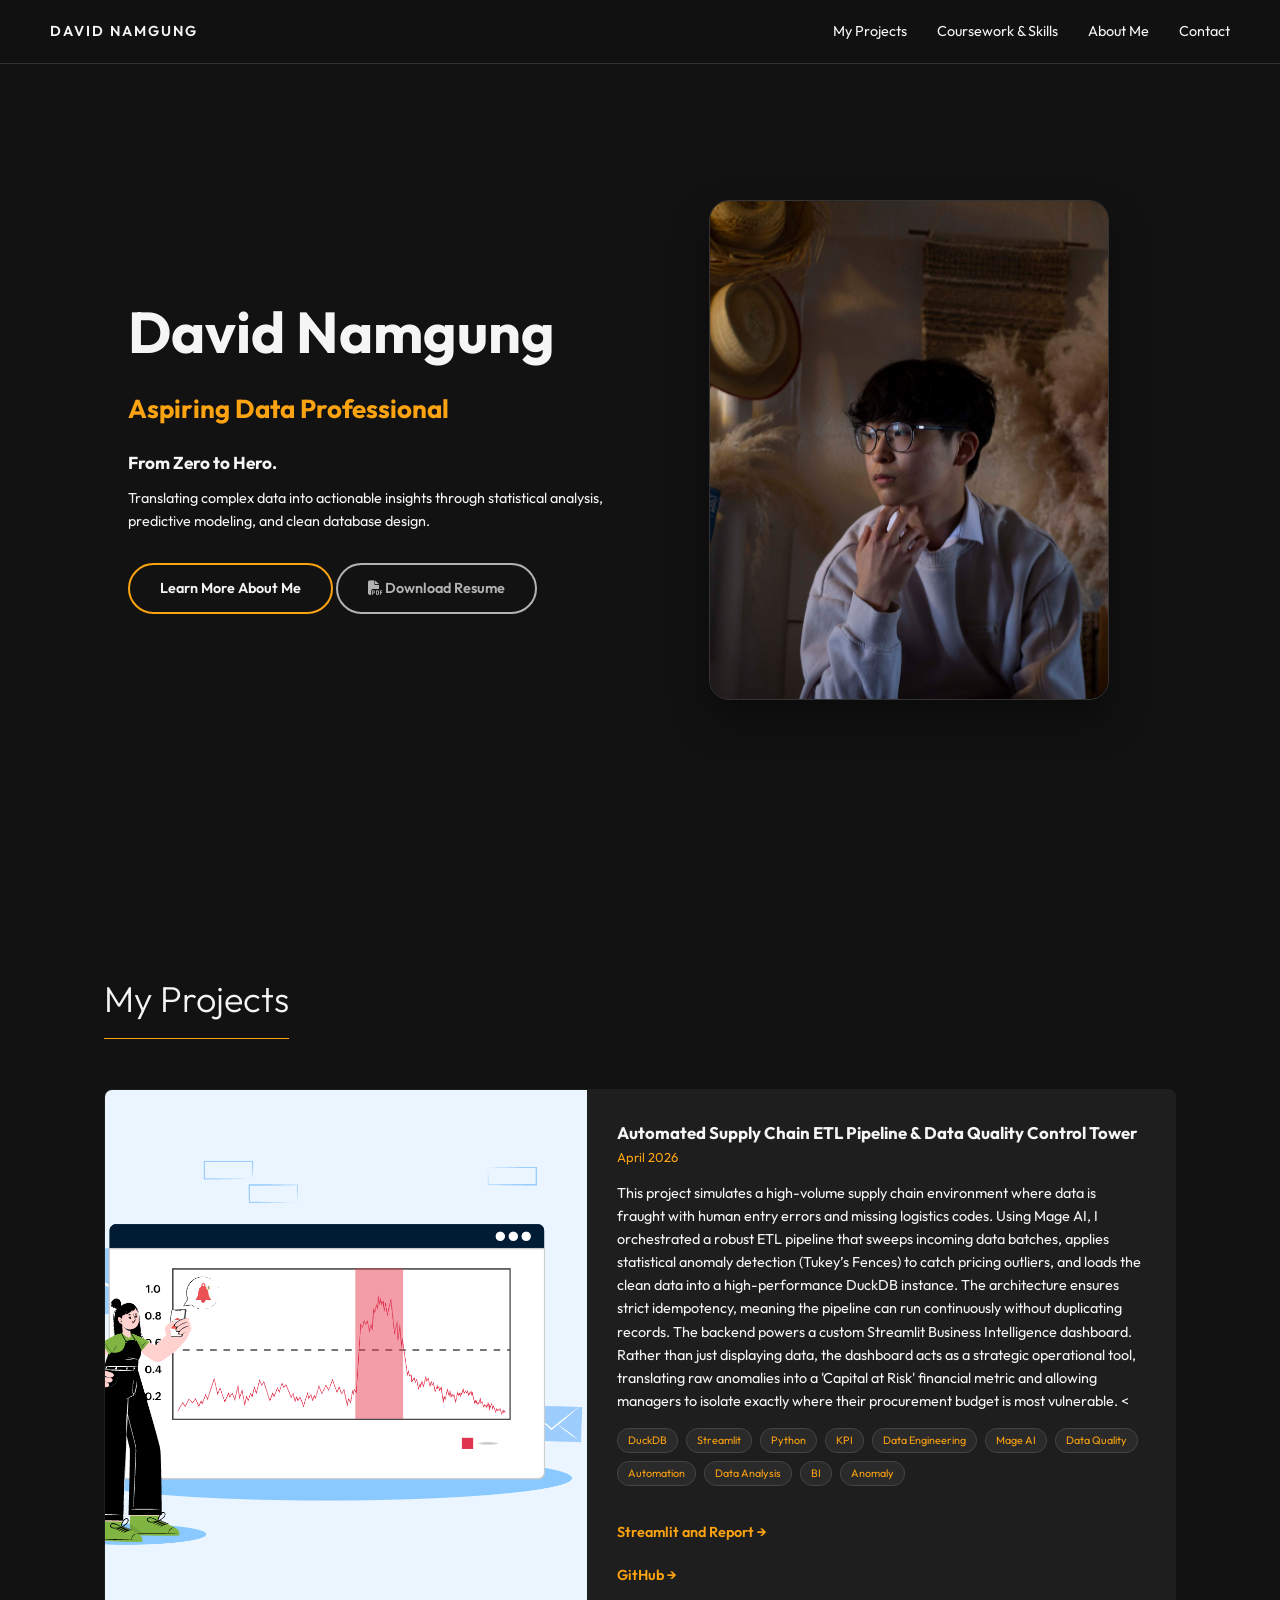
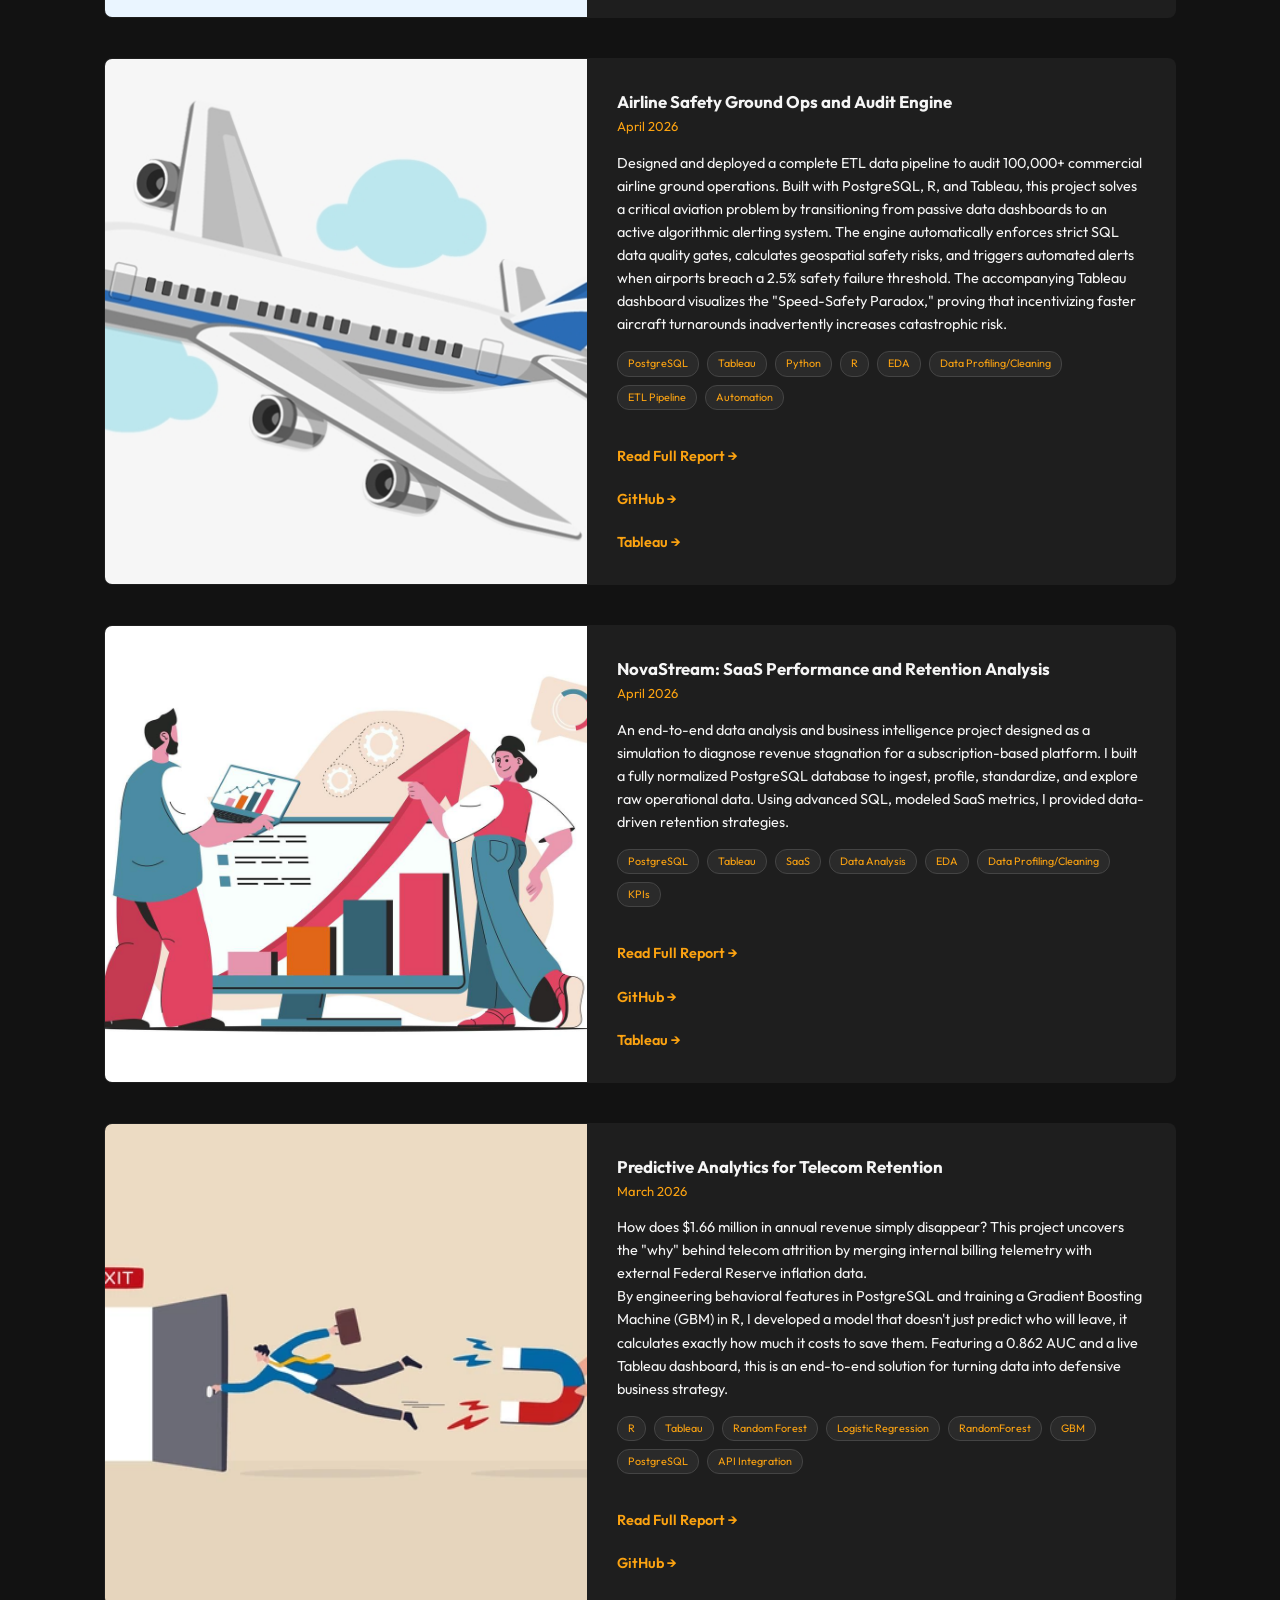
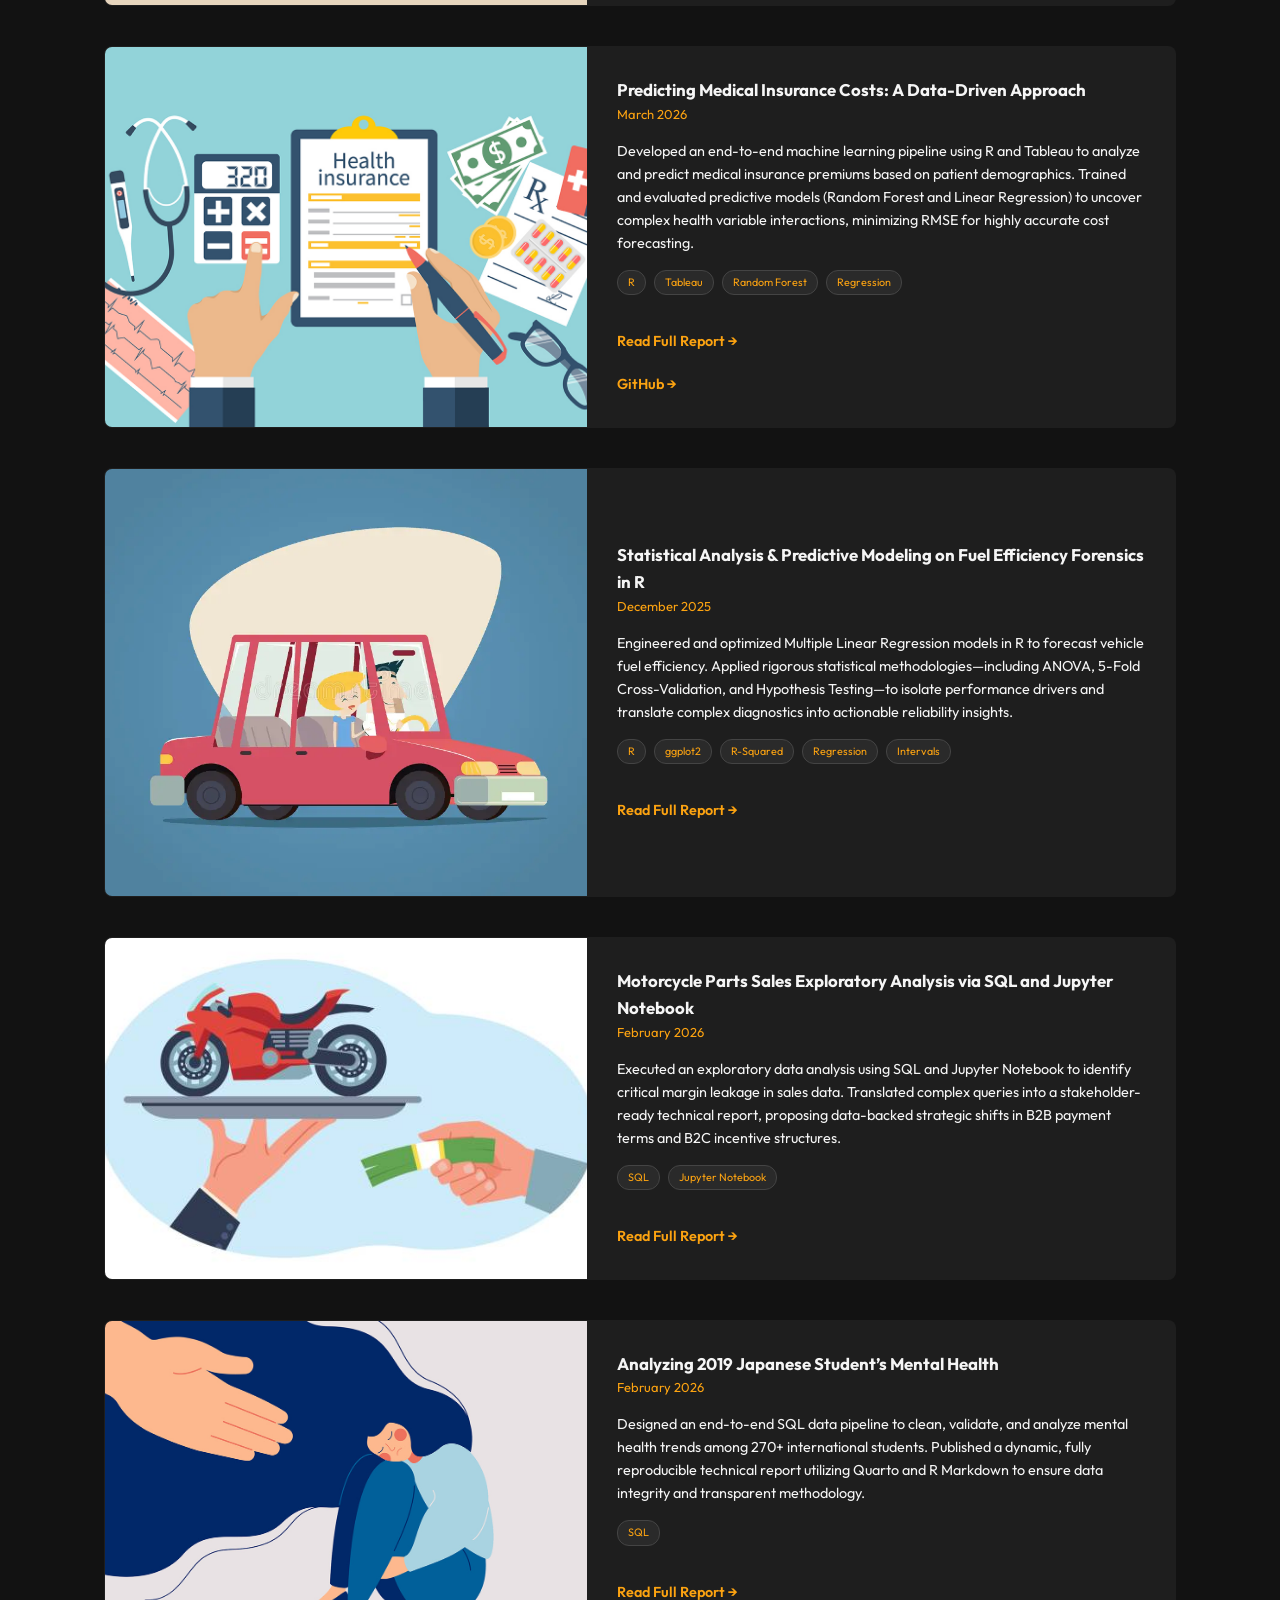
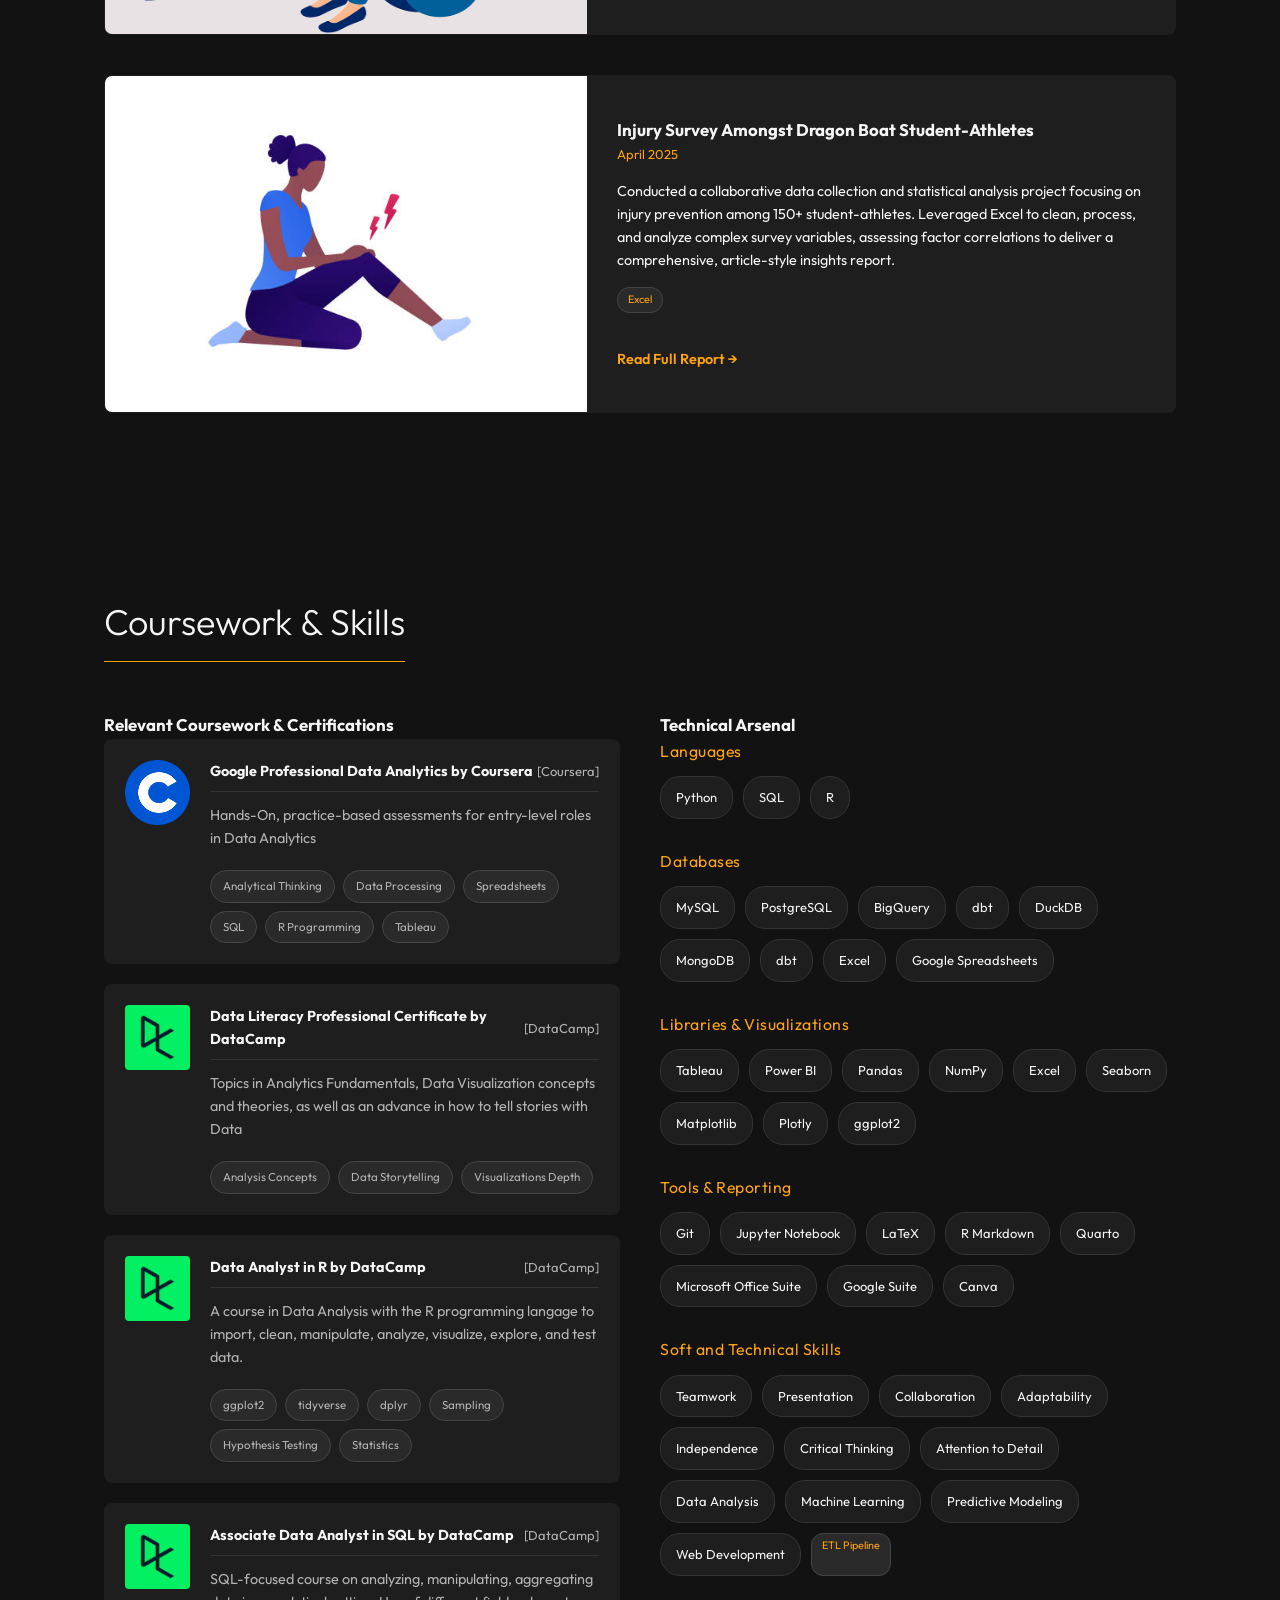
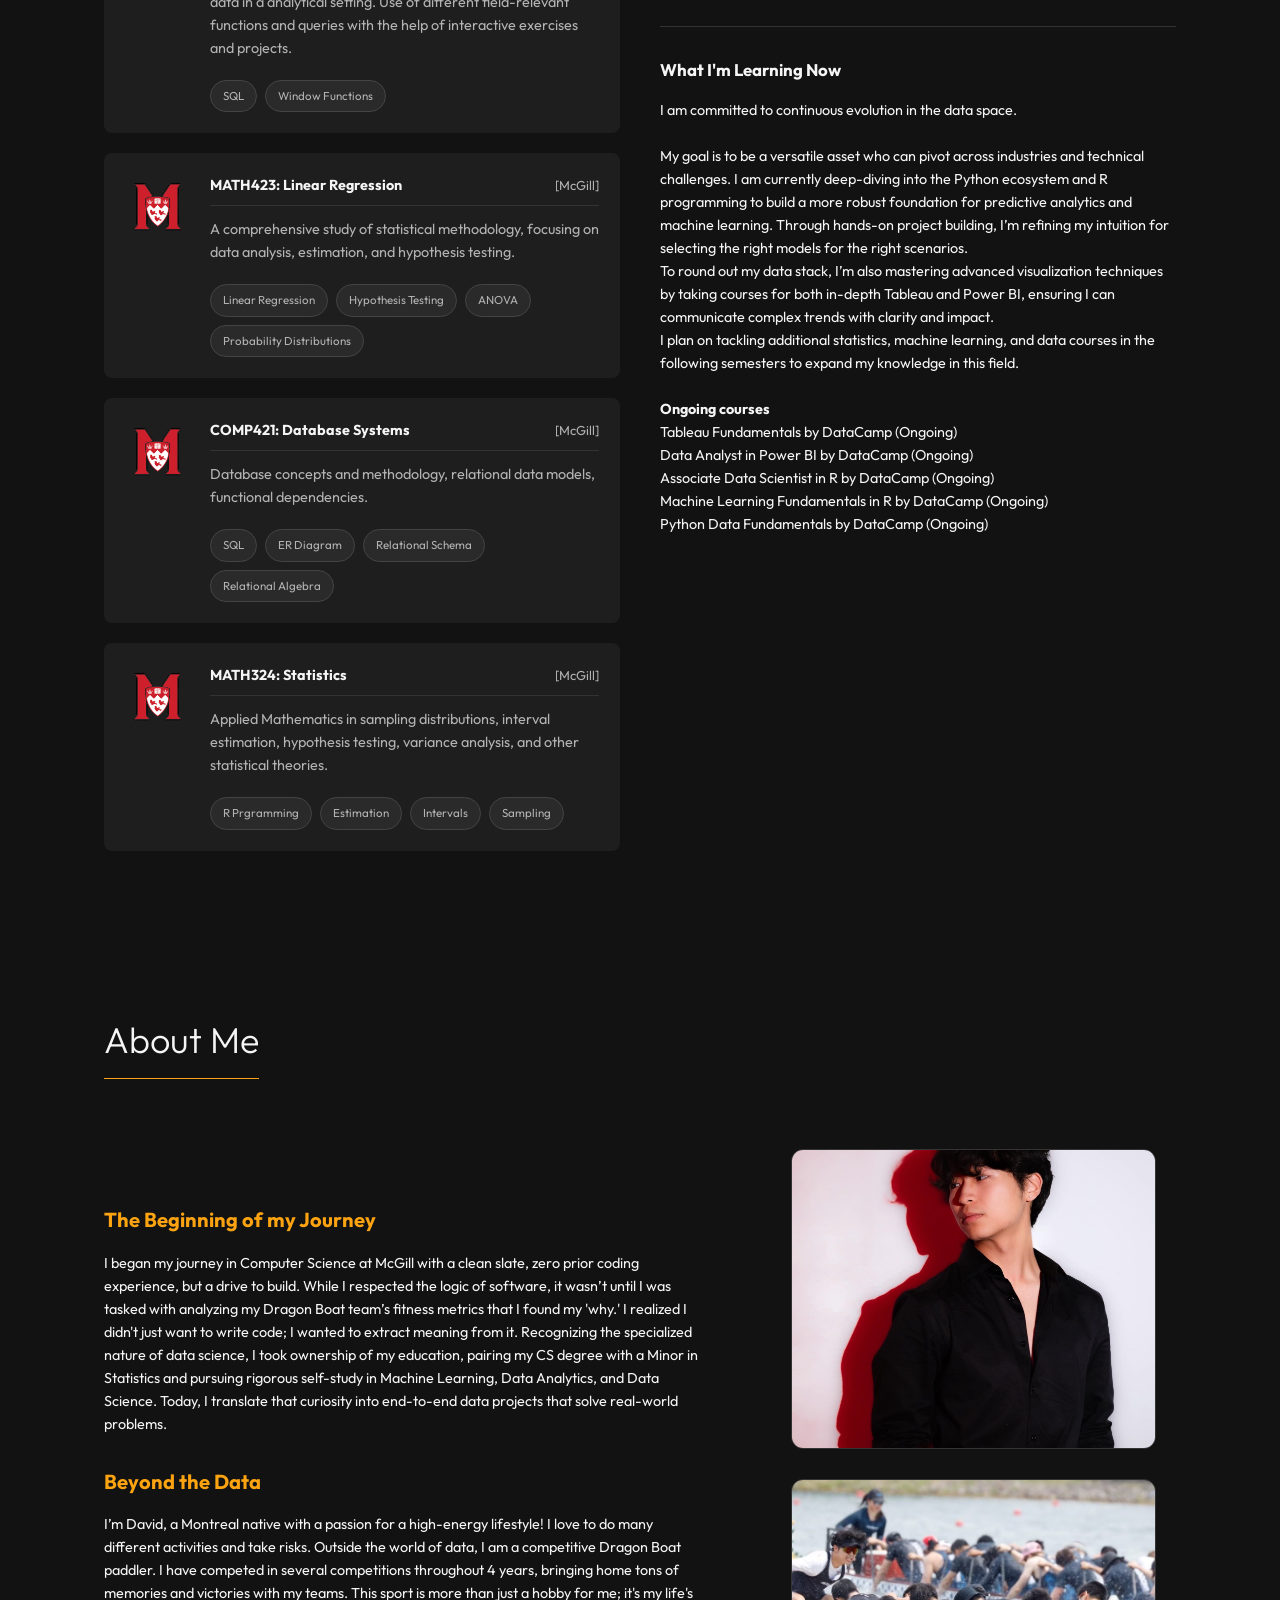
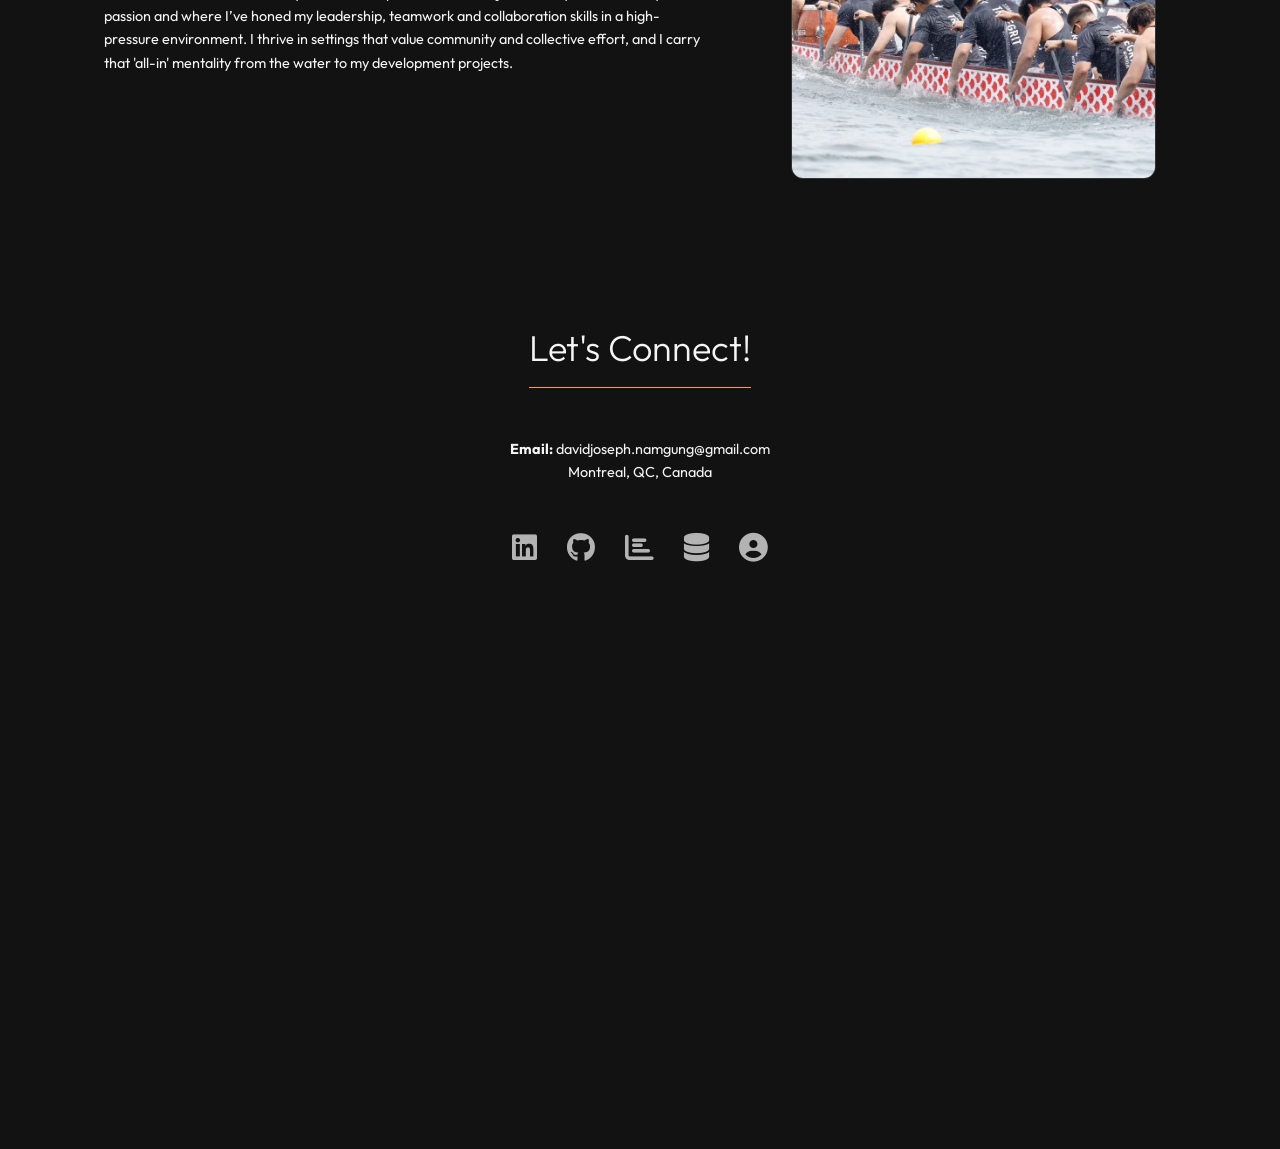
==== commit a03cdb67: "extra" ====
--- a/index.html
+++ b/index.html
@@ -50,18 +50,13 @@
             <div class="project-info">
                 <h3>Automated Supply Chain ETL Pipeline & Data Quality Control Tower</h3>
                 <p class="project-date">April 2026</p>
-                <p>In enterprise logistics, messy data isn't just an IT problem—it's a massive 
-                    financial liability. I built the Inventory Control Tower to solve the 'Data Quality Gap' 
-                    between raw warehouse logs and executive balance sheets.</p>
-
                 <p>This project simulates a high-volume supply chain environment where data is fraught with human 
                     entry errors and missing logistics codes. Using Mage AI, I orchestrated a robust ETL pipeline 
                     that sweeps incoming data batches, applies statistical anomaly detection (Tukey’s Fences) to catch 
                     pricing outliers, and loads the clean data into a high-performance DuckDB instance. The architecture 
-                    ensures strict idempotency, meaning the pipeline can run continuously without duplicating records.
-                    </p>
-                <p>The backend powers a custom Streamlit Business Intelligence dashboard. Rather than 
-                    just displaying data, the dashboard acts as a strategic operational tool—translating 
+                    ensures strict idempotency, meaning the pipeline can run continuously without duplicating records. 
+                    The backend powers a custom Streamlit Business Intelligence dashboard. Rather than 
+                    just displaying data, the dashboard acts as a strategic operational tool, translating 
                     raw anomalies into a 'Capital at Risk' financial metric and allowing managers to isolate exactly
                     where their procurement budget is most vulnerable.
 <                   </p>
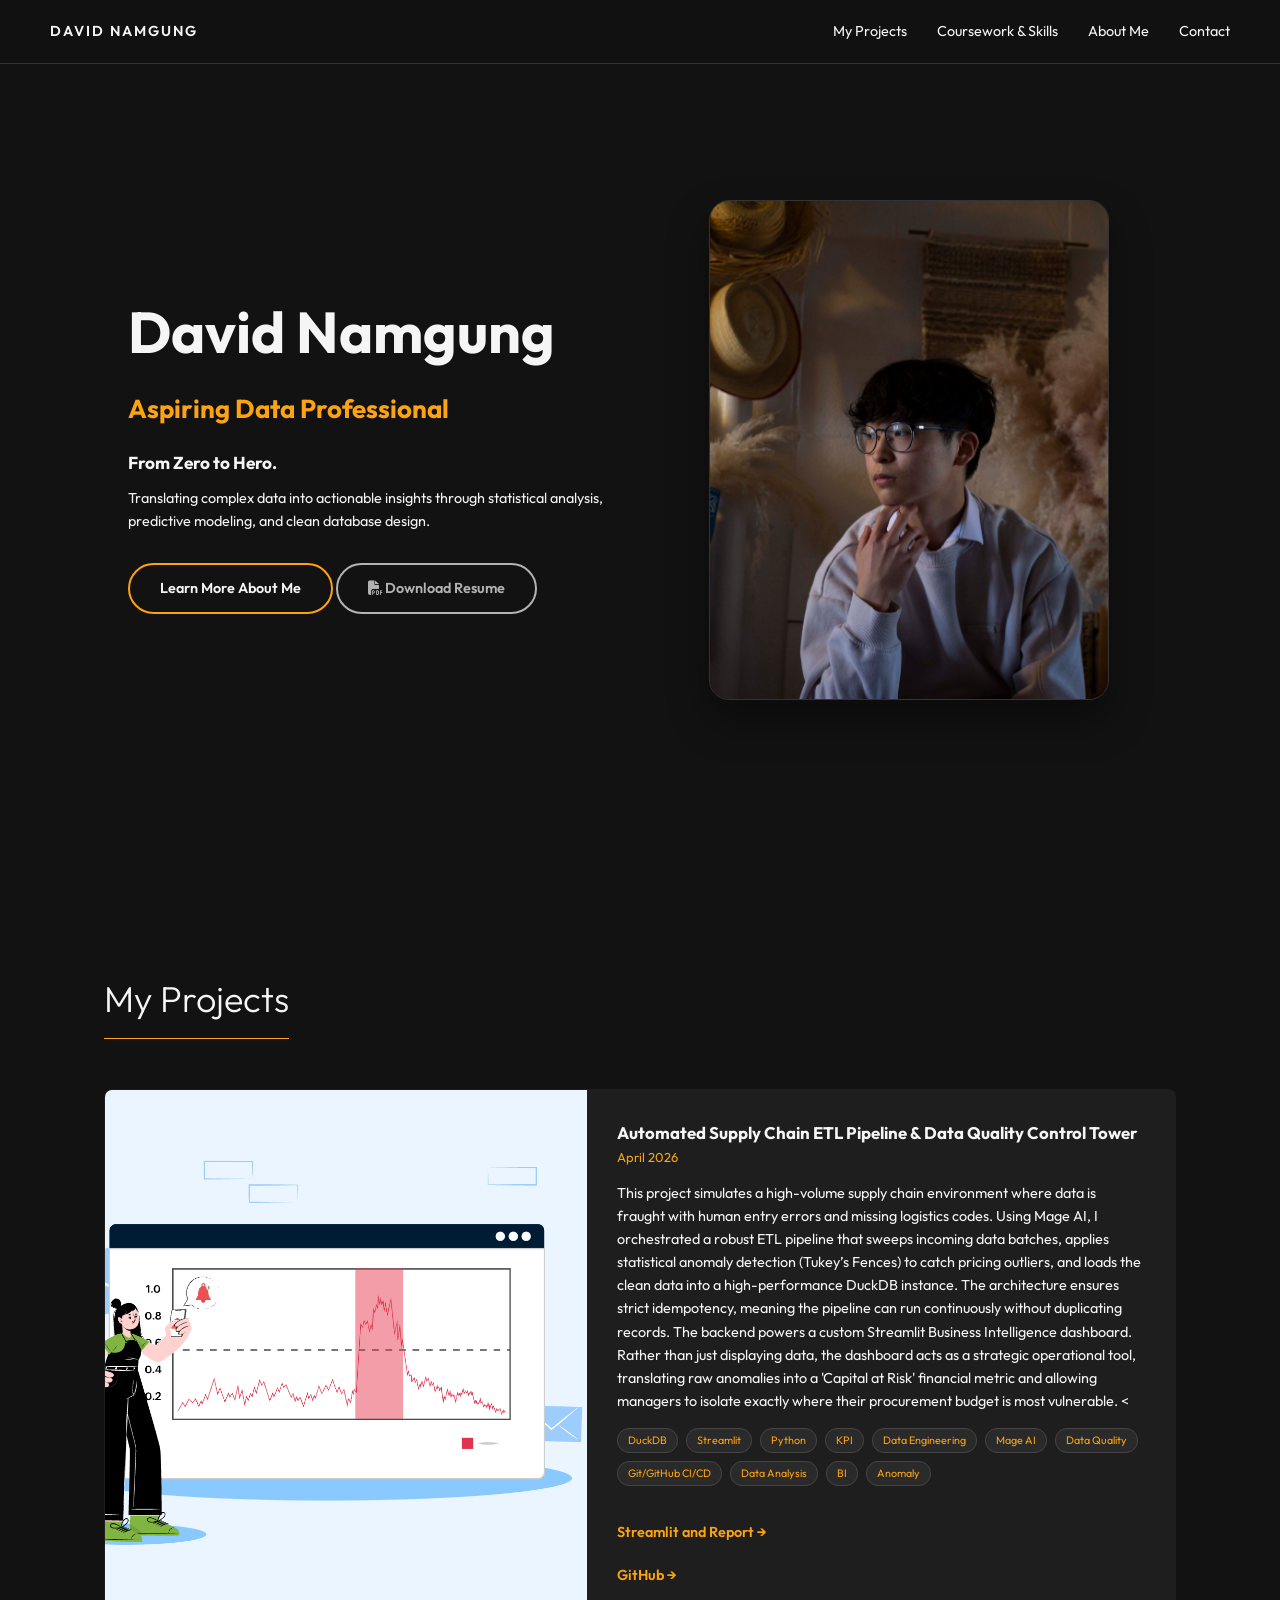
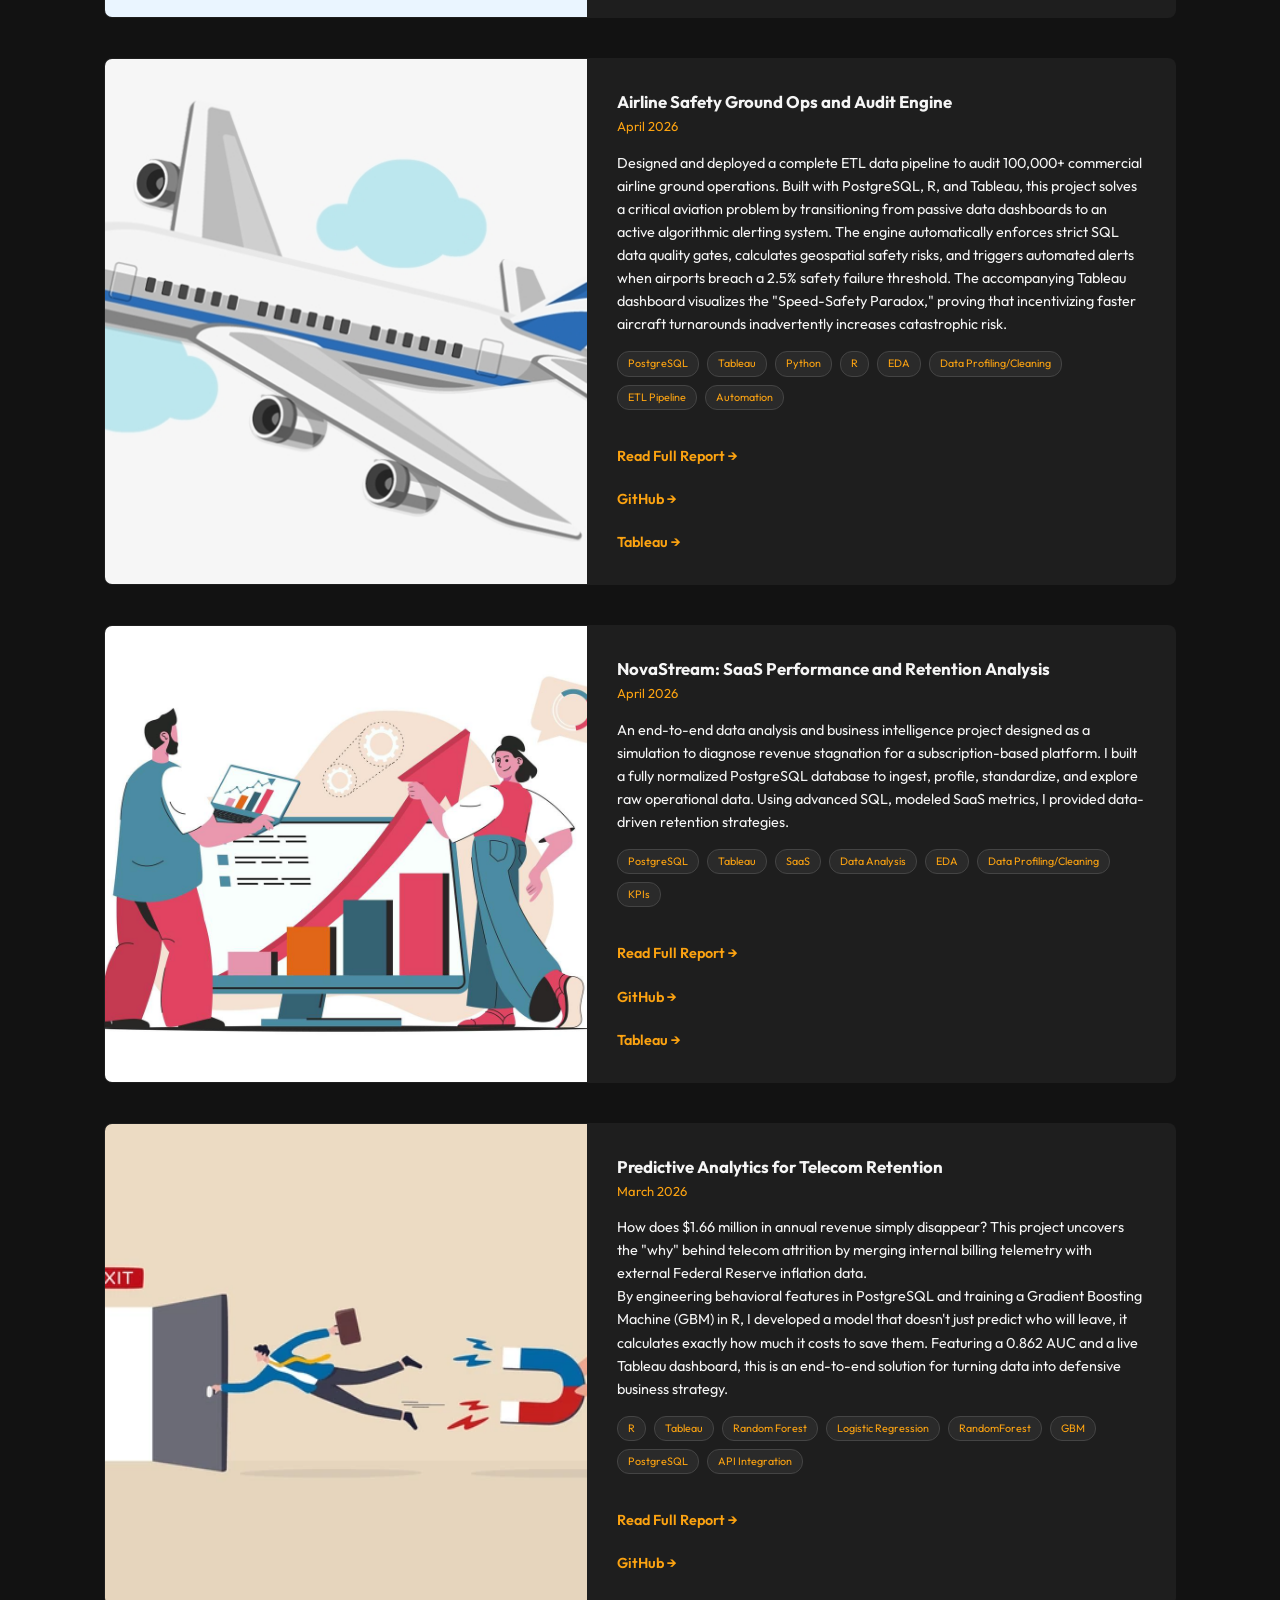
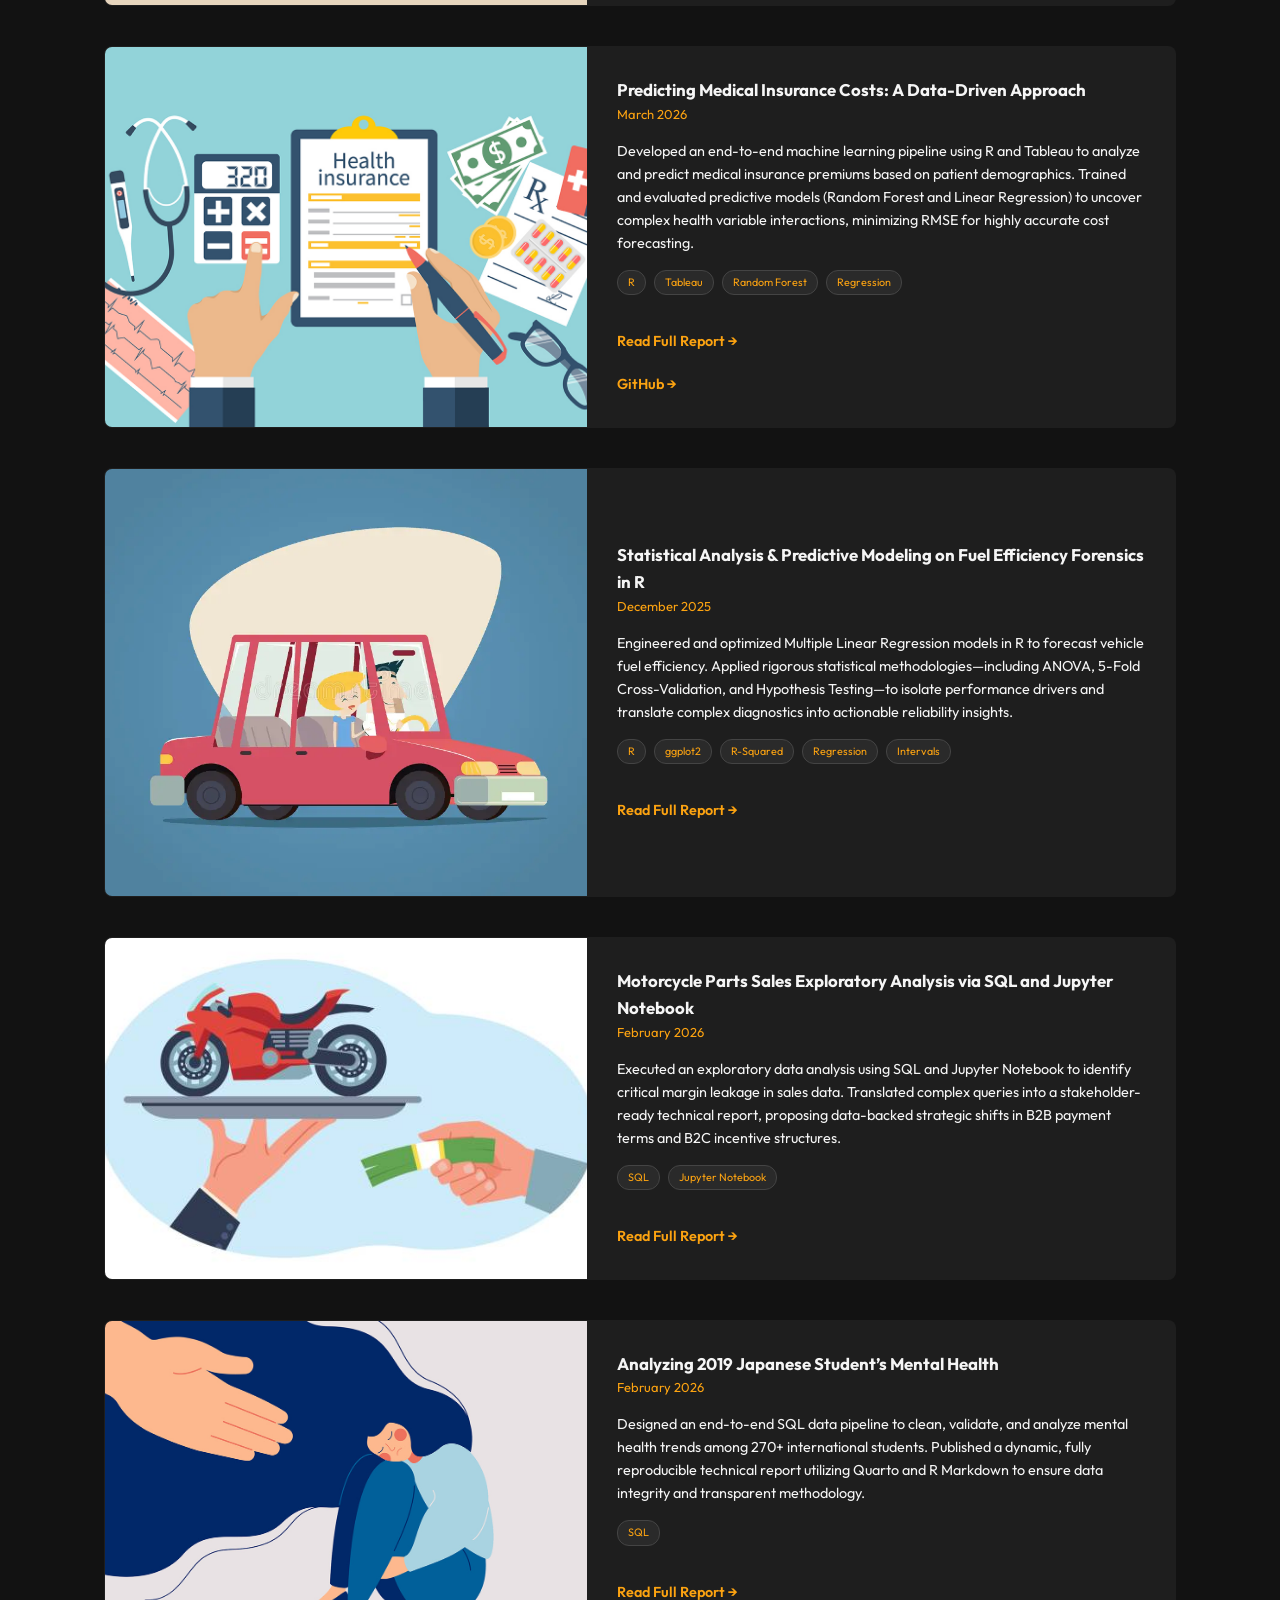
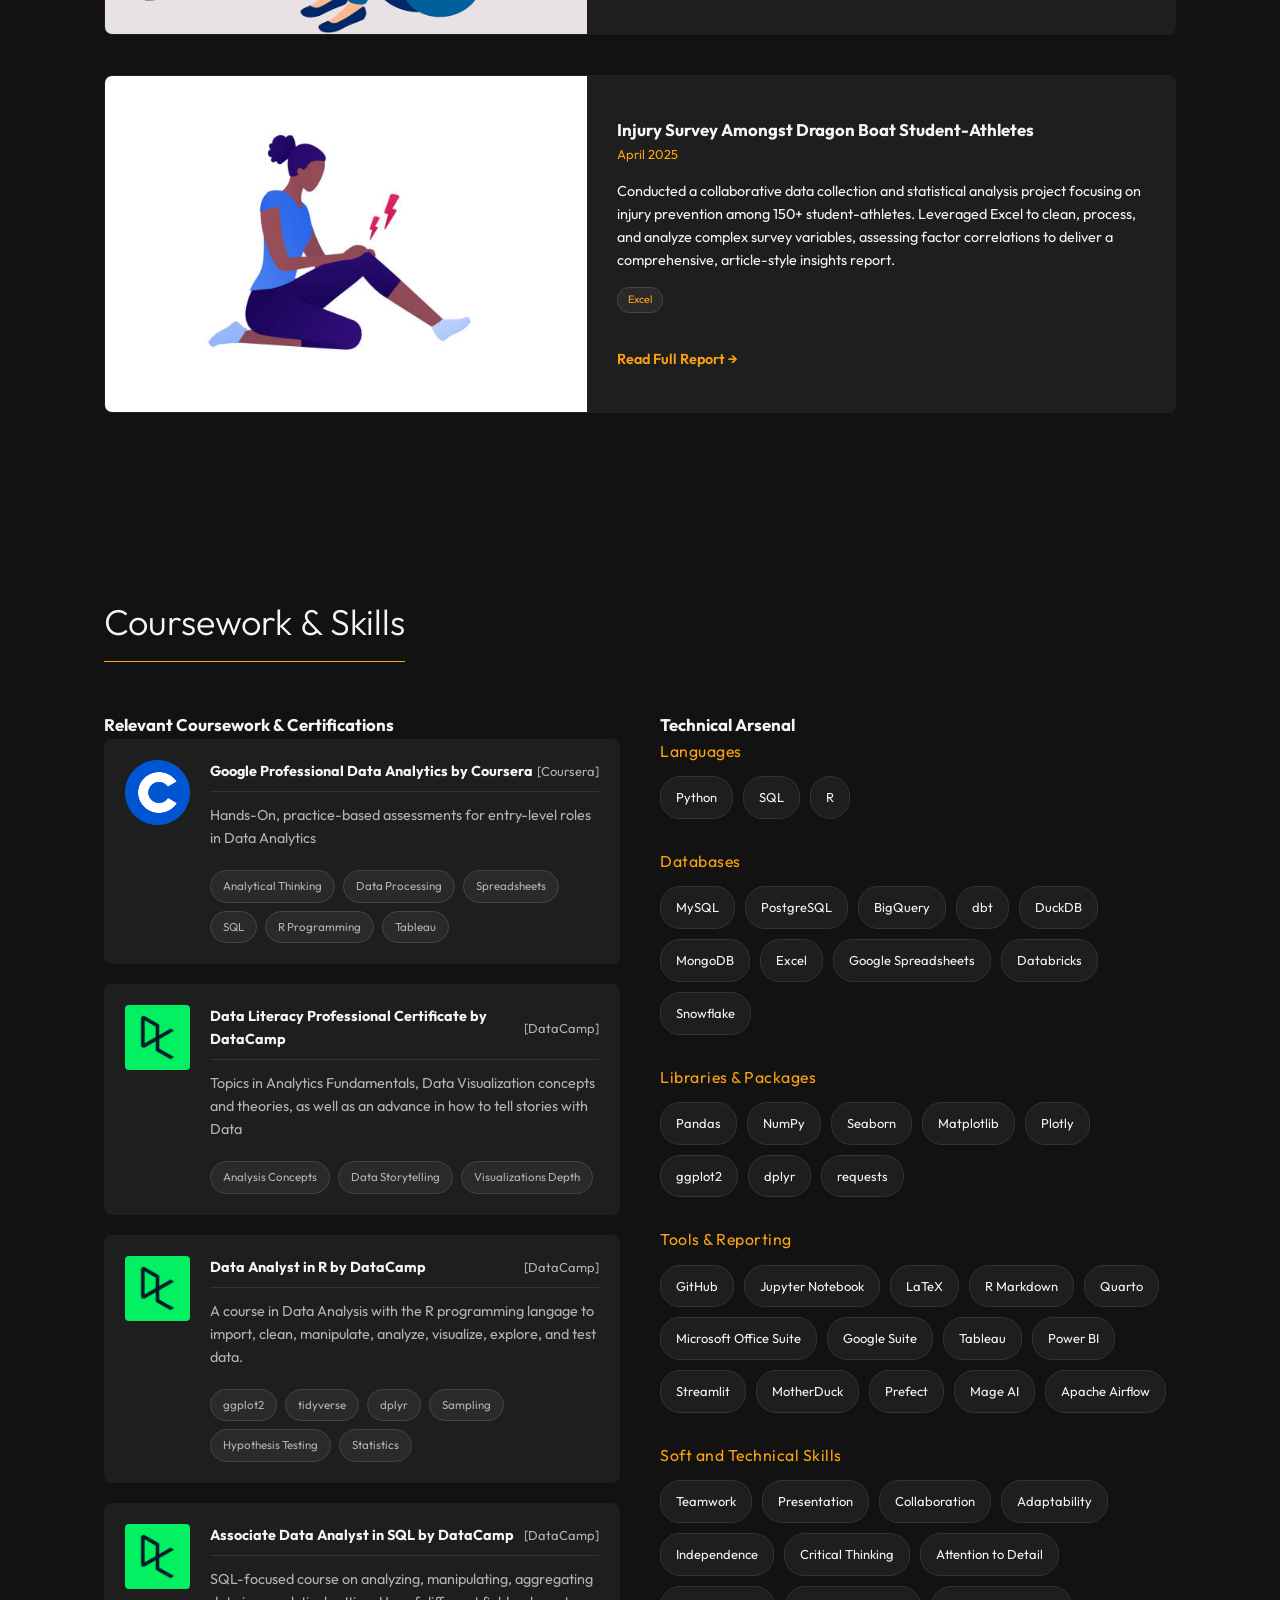
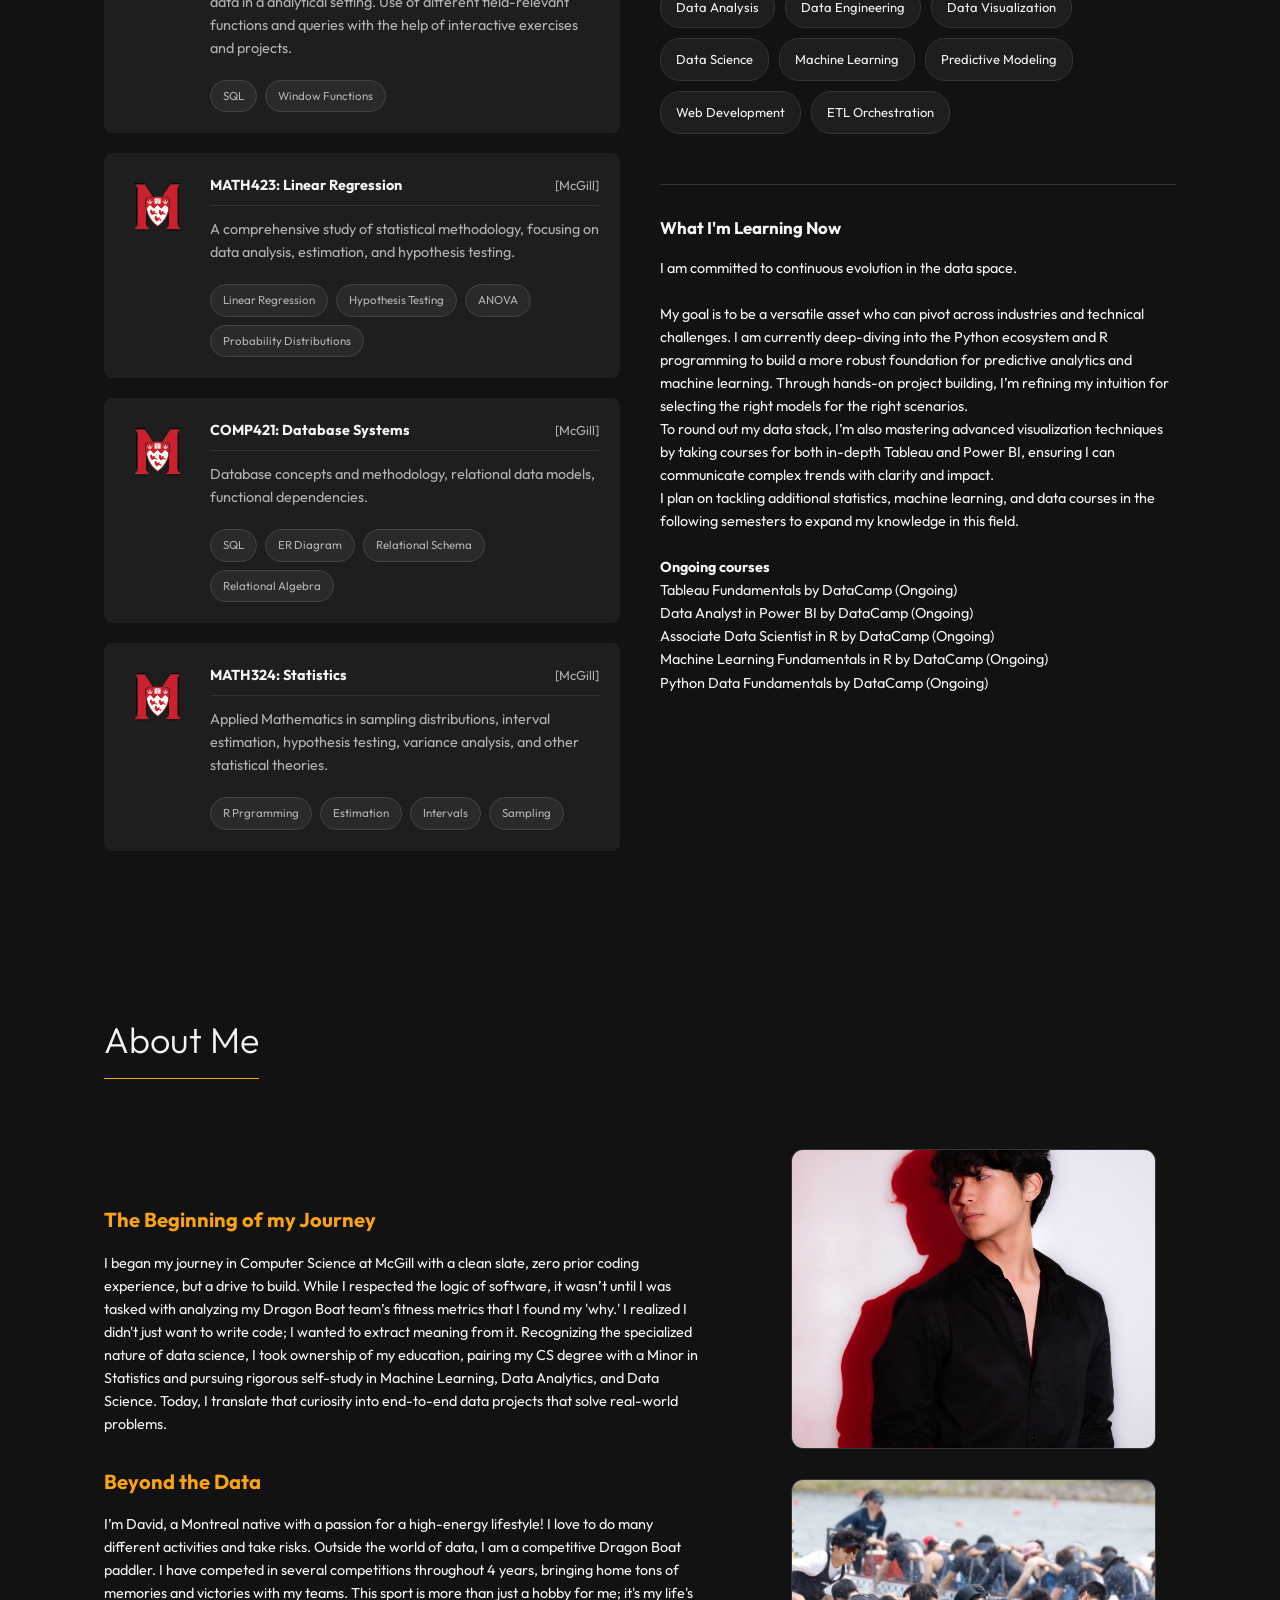
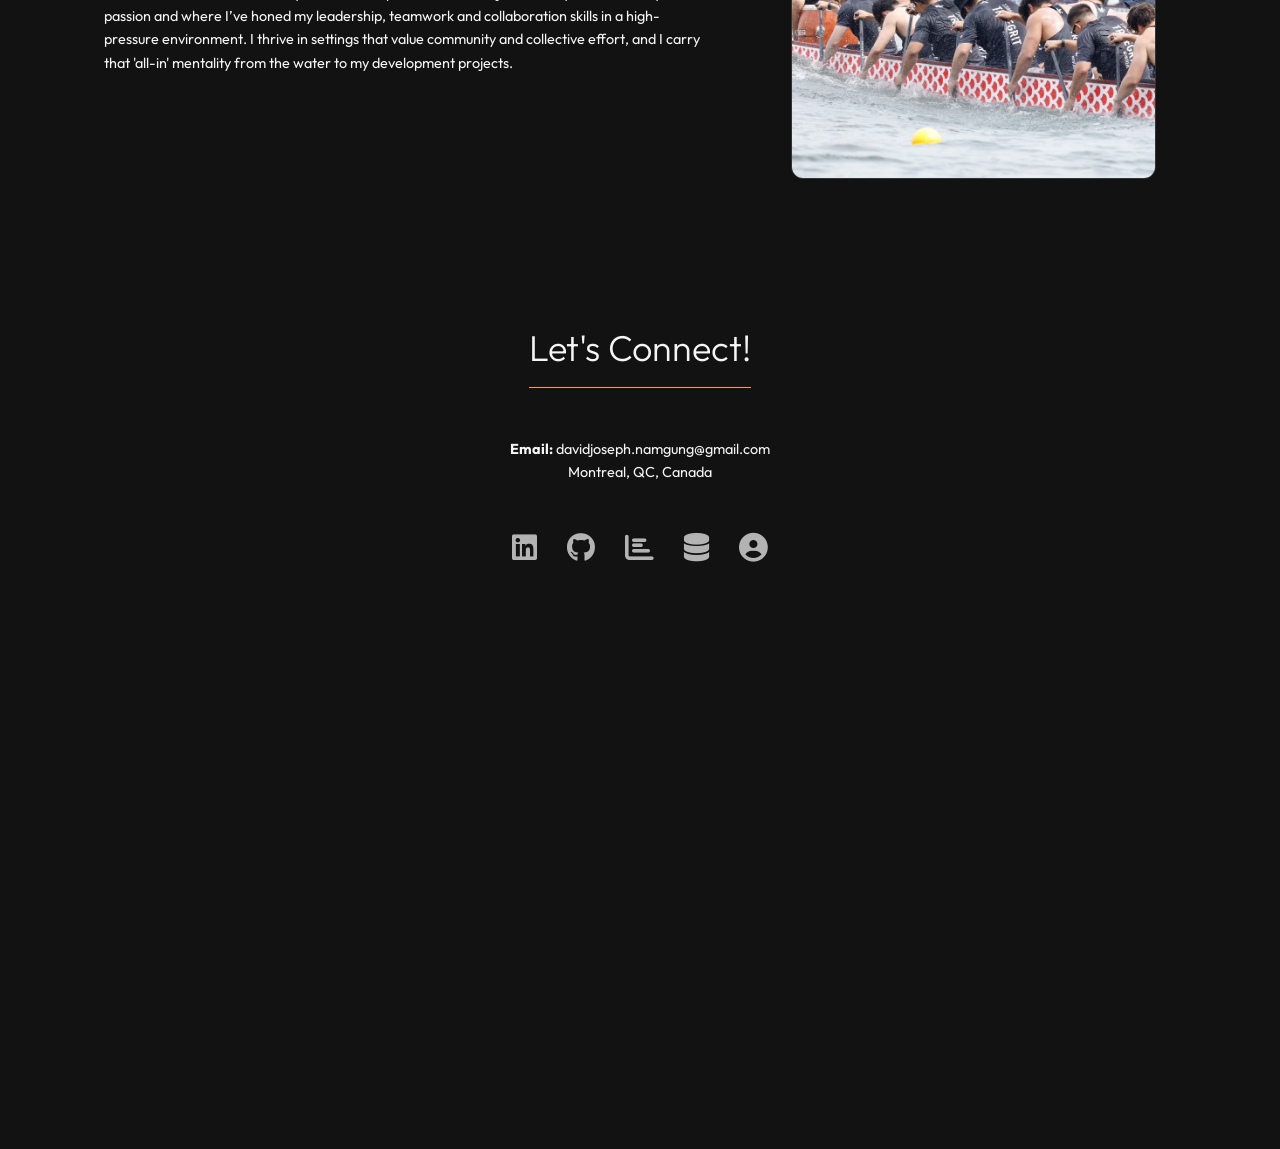
==== commit 03826204: "some updates" ====
--- a/index.html
+++ b/index.html
@@ -68,7 +68,7 @@
                     <span class="mini-tag">Data Engineering</span>
                     <span class="mini-tag">Mage AI</span>
                     <span class="mini-tag">Data Quality</span>
-                    <span class="mini-tag">Automation</span>
+                    <span class="mini-tag">Git/GitHub CI/CD</span>
                     <span class="mini-tag">Data Analysis</span>
                     <span class="mini-tag">BI</span>
                     <span class="mini-tag">Anomaly</span>
@@ -471,38 +471,46 @@
                 <span class="tag">dbt</span>
                 <span class="tag">DuckDB</span>
                 <span class="tag">MongoDB</span>
-                <span class="tag">dbt</span>
                 <span class="tag">Excel</span>
                 <span class="tag">Google Spreadsheets</span>
+                <span class="tag">Databricks</span>
+                <span class="tag">Snowflake</span>
             </div>
         </div>
 
         <div class="skill-category">
-            <h4>Libraries & Visualizations</h4>
+            <h4>Libraries & Packages</h4>
             <div class="tags">
-                <span class="tag">Tableau</span>
-                <span class="tag">Power BI</span>
                 <span class="tag">Pandas</span>
                 <span class="tag">NumPy</span>
-                <span class="tag">Excel</span>
                 <span class="tag">Seaborn</span>
                 <span class="tag">Matplotlib</span>
                 <span class="tag">Plotly</span>
                 <span class="tag">ggplot2</span>
+                <span class="tag">dplyr</span>
+                <span class="tag">requests</span>
             </div>
         </div>
 
         <div class="skill-category">
             <h4>Tools & Reporting</h4>
             <div class="tags">
-                <span class="tag">Git</span>
+                <span class="tag">GitHub</span>
                 <span class="tag">Jupyter Notebook</span>
                 <span class="tag">LaTeX</span>
                 <span class="tag">R Markdown</span>
                 <span class="tag">Quarto</span>
                 <span class="tag">Microsoft Office Suite</span>
                 <span class="tag">Google Suite</span>
-                <span class="tag">Canva</span>
+                <span class="tag">Tableau</span>
+                <span class="tag">Power BI</span>
+                <span class="tag">Streamlit</span>
+                <span class="tag">MotherDuck</span>
+                <span class="tag">Prefect</span>
+                <span class="tag">Mage AI</span>
+                <span class="tag">Apache Airflow</span>
+
+
                 </div>
             </div>
 
@@ -517,10 +525,13 @@
                     <span class="tag">Critical Thinking</span>
                     <span class="tag">Attention to Detail</span>
                     <span class="tag">Data Analysis</span>
+                    <span class="tag">Data Engineering</span>
+                    <span class="tag">Data Visualization</span>
+                    <span class="tag">Data Science</span>
                     <span class="tag">Machine Learning</span>
                     <span class="tag">Predictive Modeling</span>
                     <span class="tag">Web Development</span>
-                    <span class="mini-tag">ETL Pipeline</span>
+                    <span class="tag">ETL Orchestration</span>
                 </div>
             </div>
 
@@ -528,9 +539,15 @@
                 <h3>What I'm Learning Now</h3>
                 <p>I am committed to continuous evolution in the data space.</p>
                 <br>
-                <p>My goal is to be a versatile asset who can pivot across industries and technical challenges. I am currently deep-diving into the Python ecosystem and R programming to build a more robust foundation for predictive analytics and machine learning. Through hands-on project building, I’m refining my intuition for selecting the right models for the right scenarios.</p>
-                <p>To round out my data stack, I’m also mastering advanced visualization techniques by taking courses for both in-depth Tableau and Power BI, ensuring I can communicate complex trends with clarity and impact.</p>
-                <p>I plan on tackling additional statistics, machine learning, and data courses in the following semesters to expand my knowledge in this field.</p>
+                <p>My goal is to be a versatile asset who can pivot across industries and technical challenges. 
+                    I am currently deep-diving into the Python ecosystem and R programming to build a more robust foundation 
+                    for predictive analytics and machine 
+                    learning. Through hands-on project building, I’m refining my 
+                    intuition for selecting the right models for the right scenarios.</p>
+                <p>To round out my data stack, I’m also mastering advanced visualization techniques by taking 
+                    courses for both in-depth Tableau and Power BI, ensuring I can communicate complex trends with clarity and impact.</p>
+                <p>I plan on tackling additional statistics, machine learning, and 
+                    data courses in the following semesters to expand my knowledge in this field.</p>
                 <br>
                 <h4>Ongoing courses</h4>
                 <p>Tableau Fundamentals by DataCamp (Ongoing)</p>
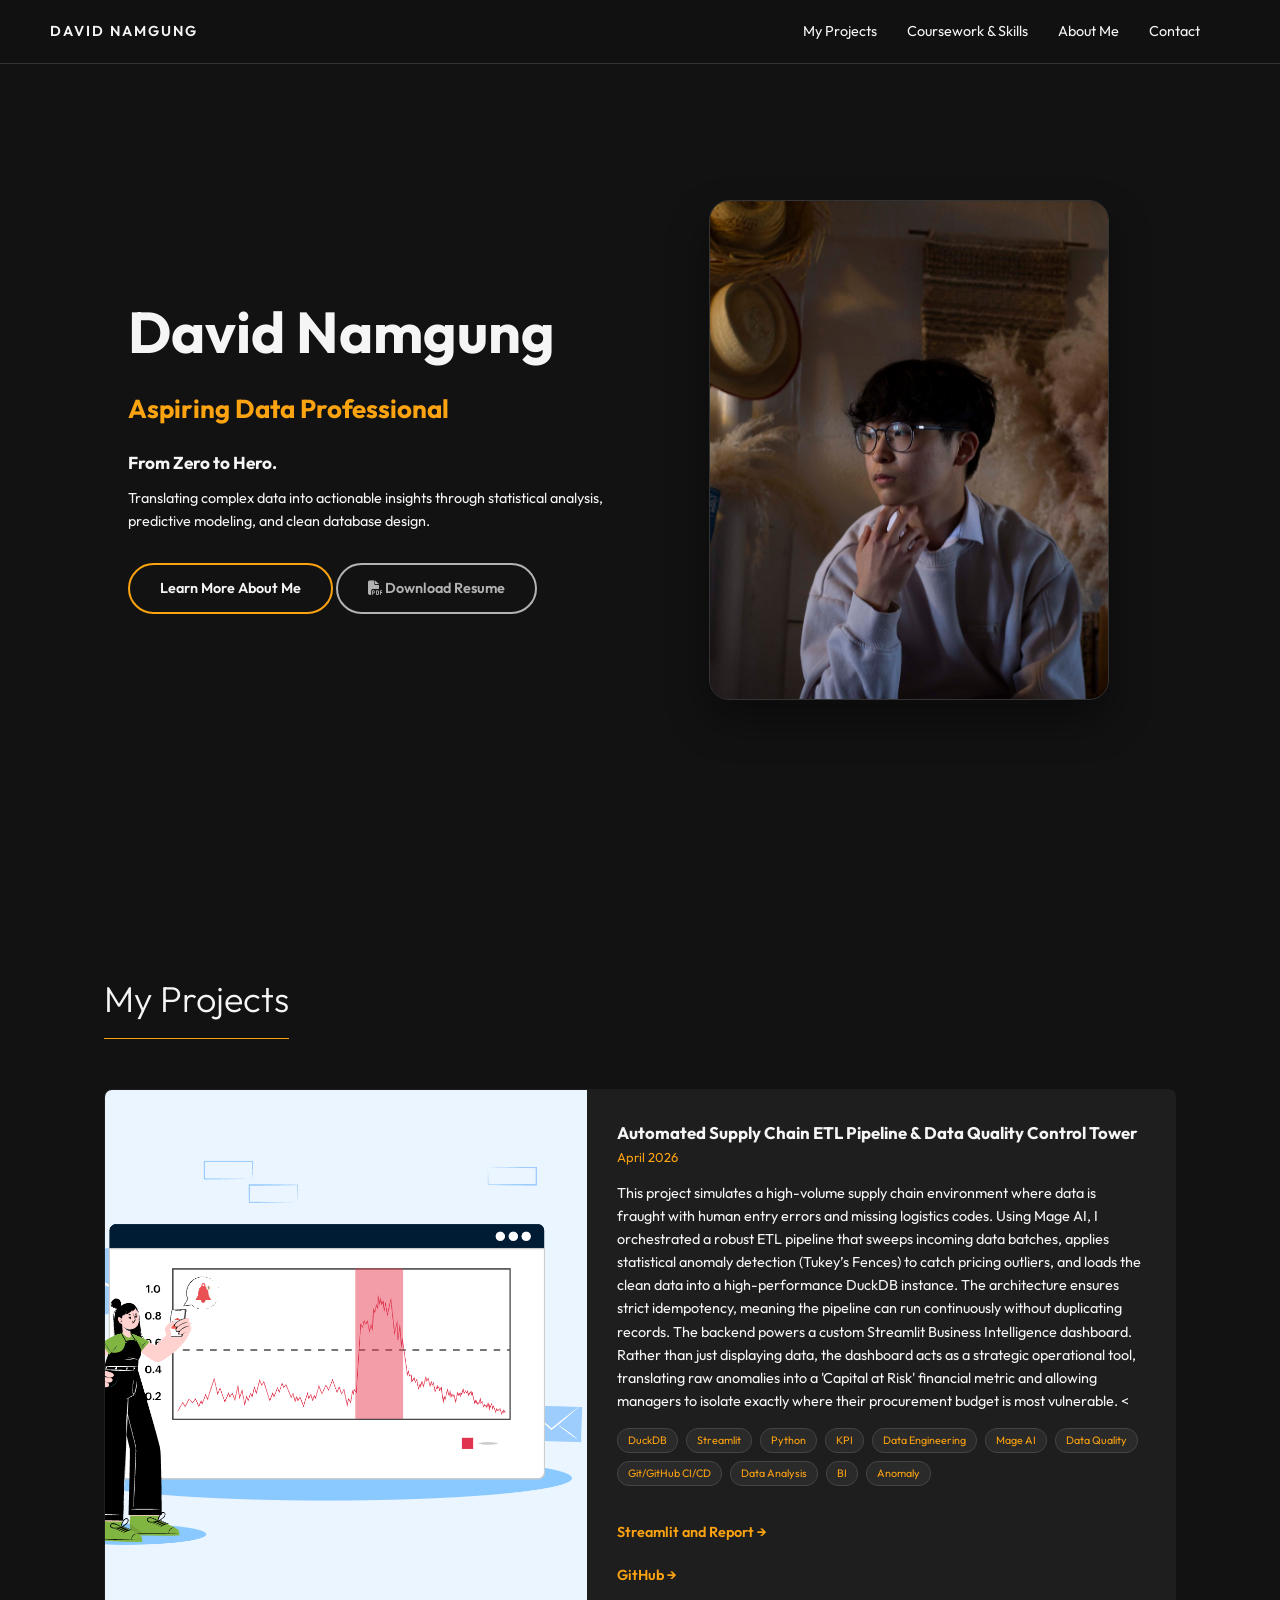
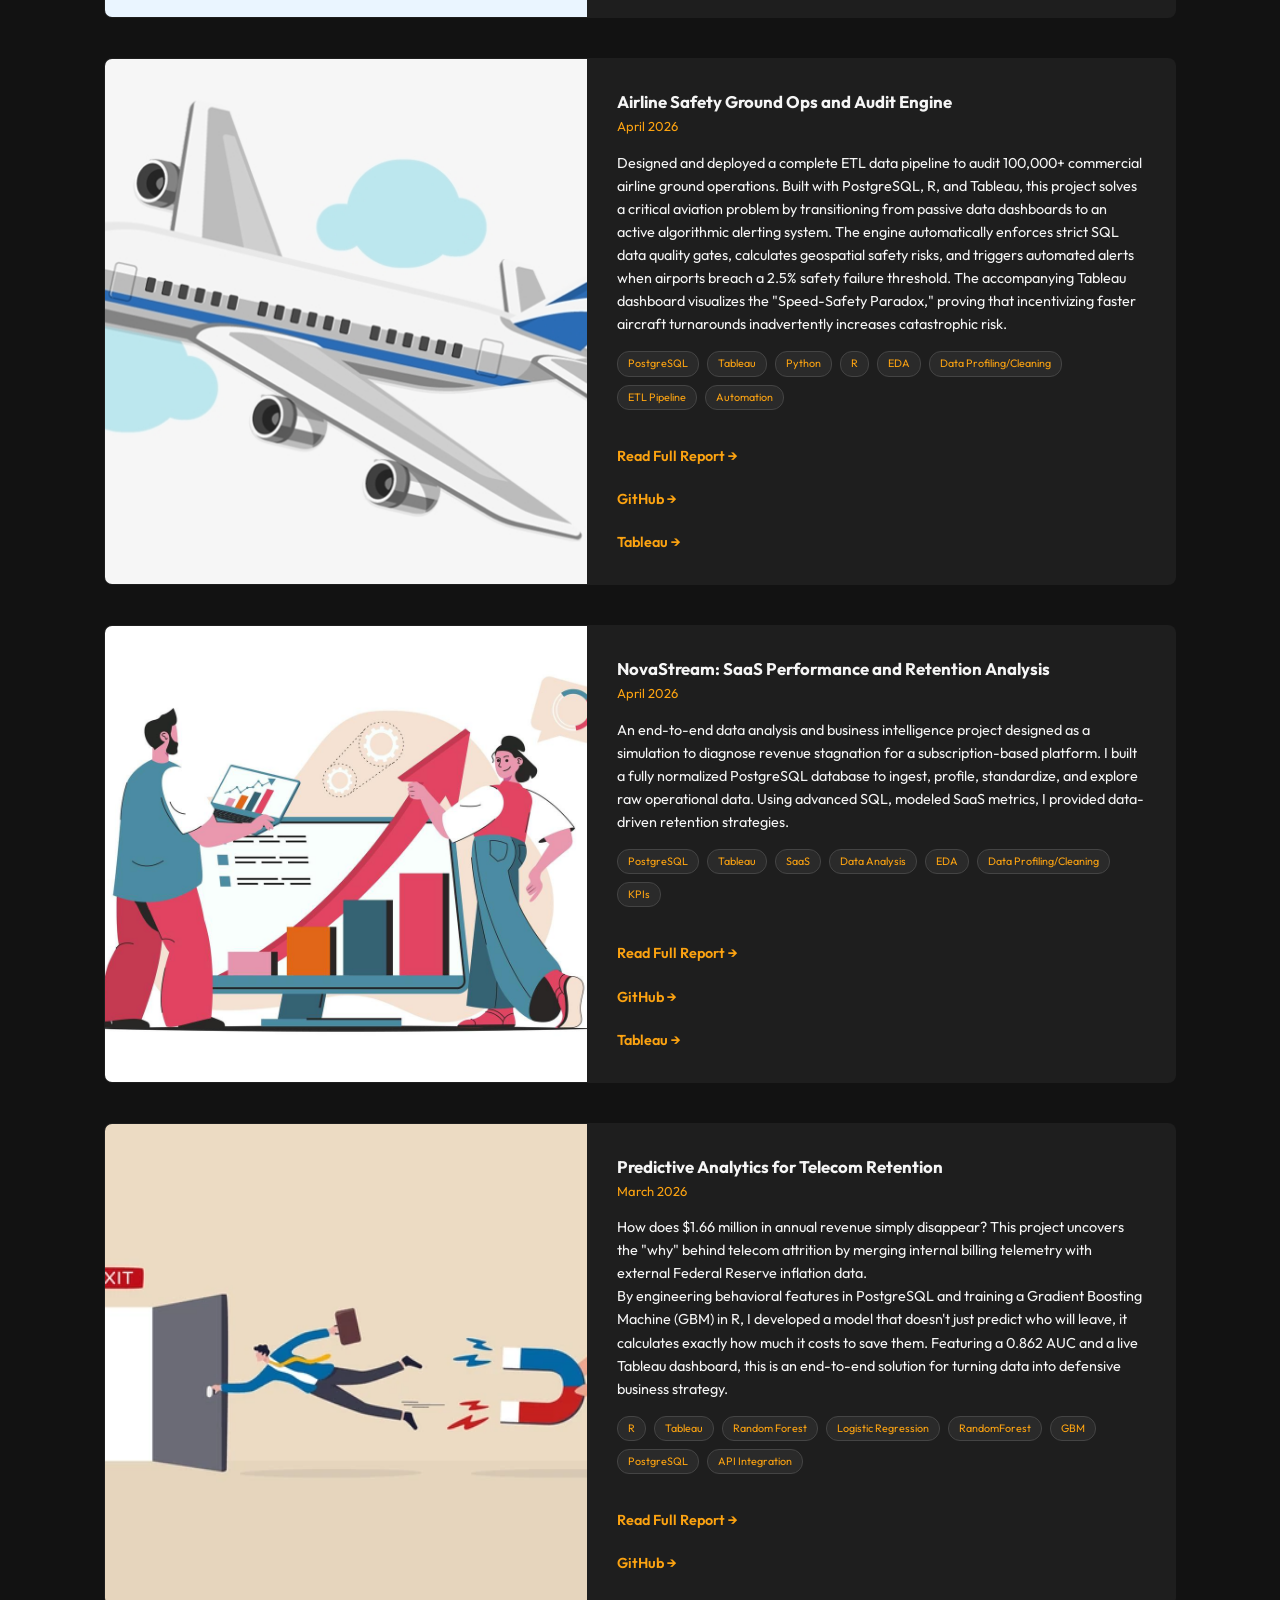
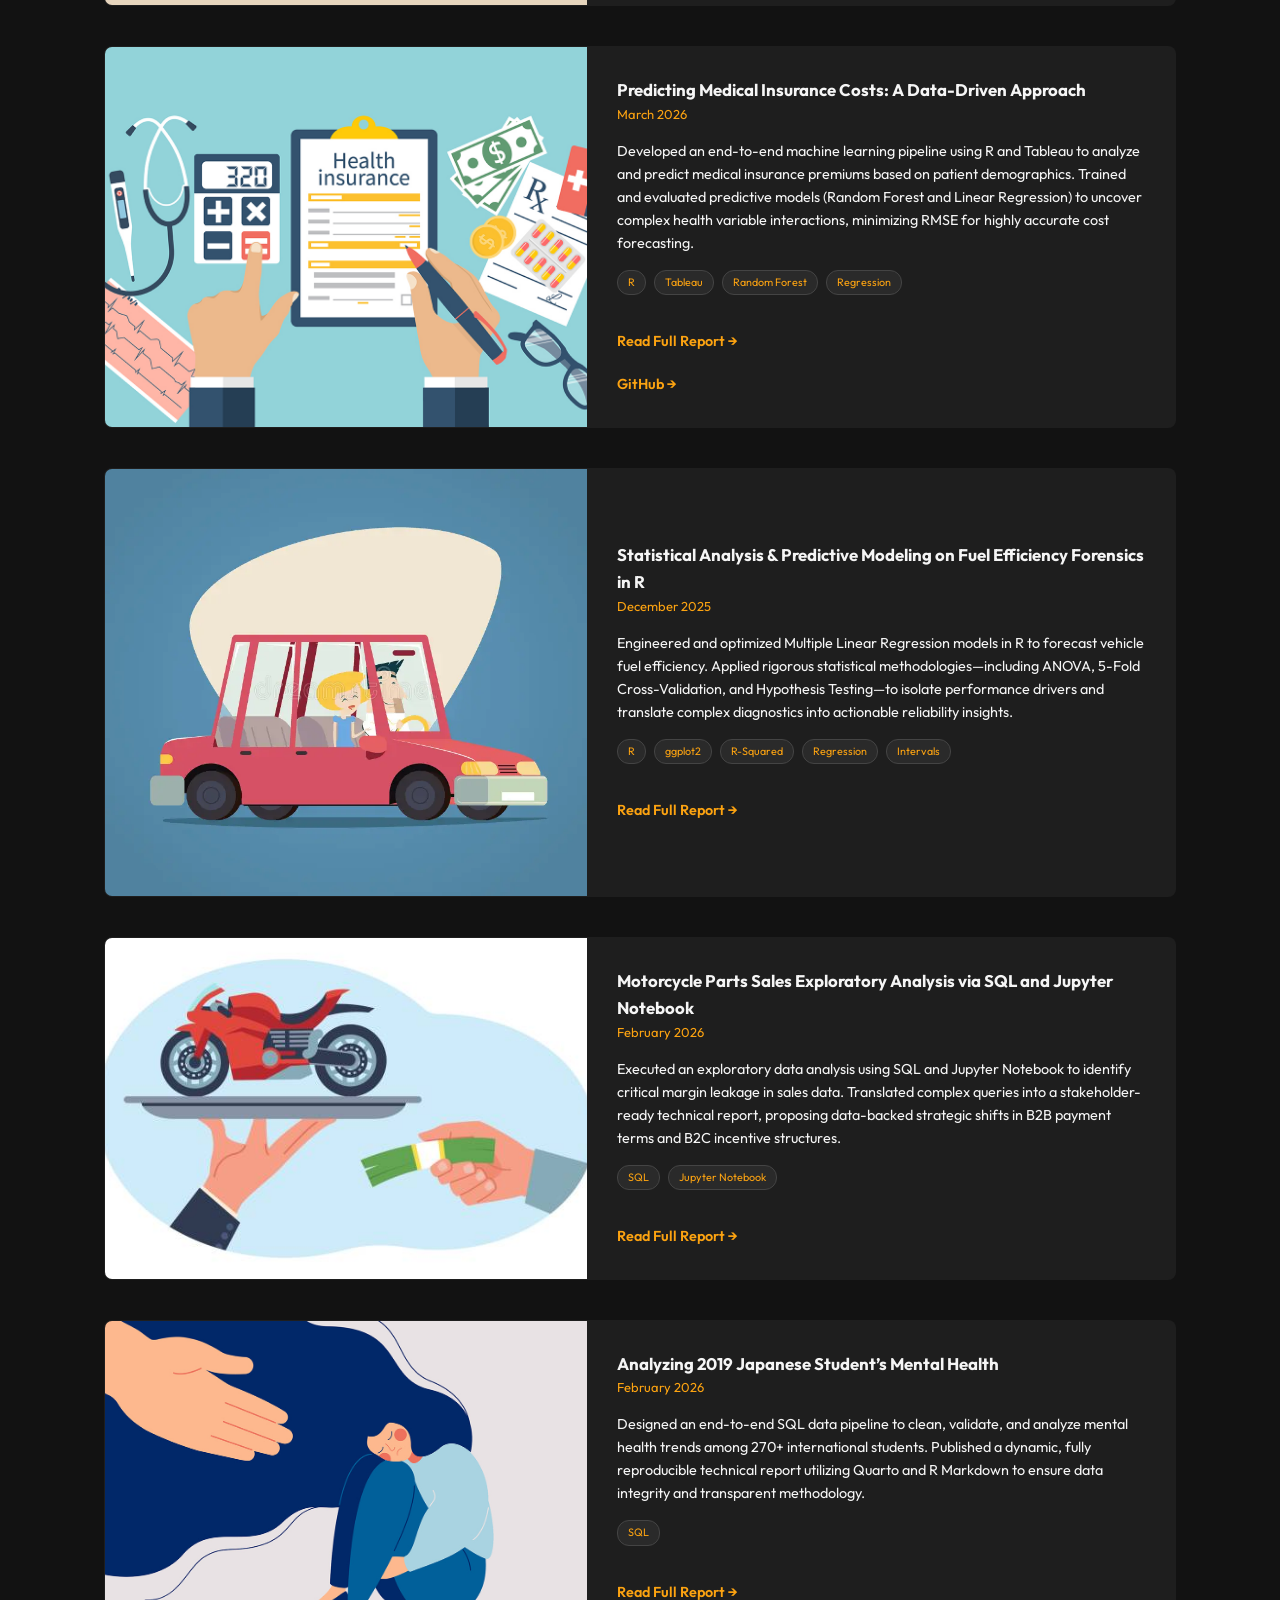
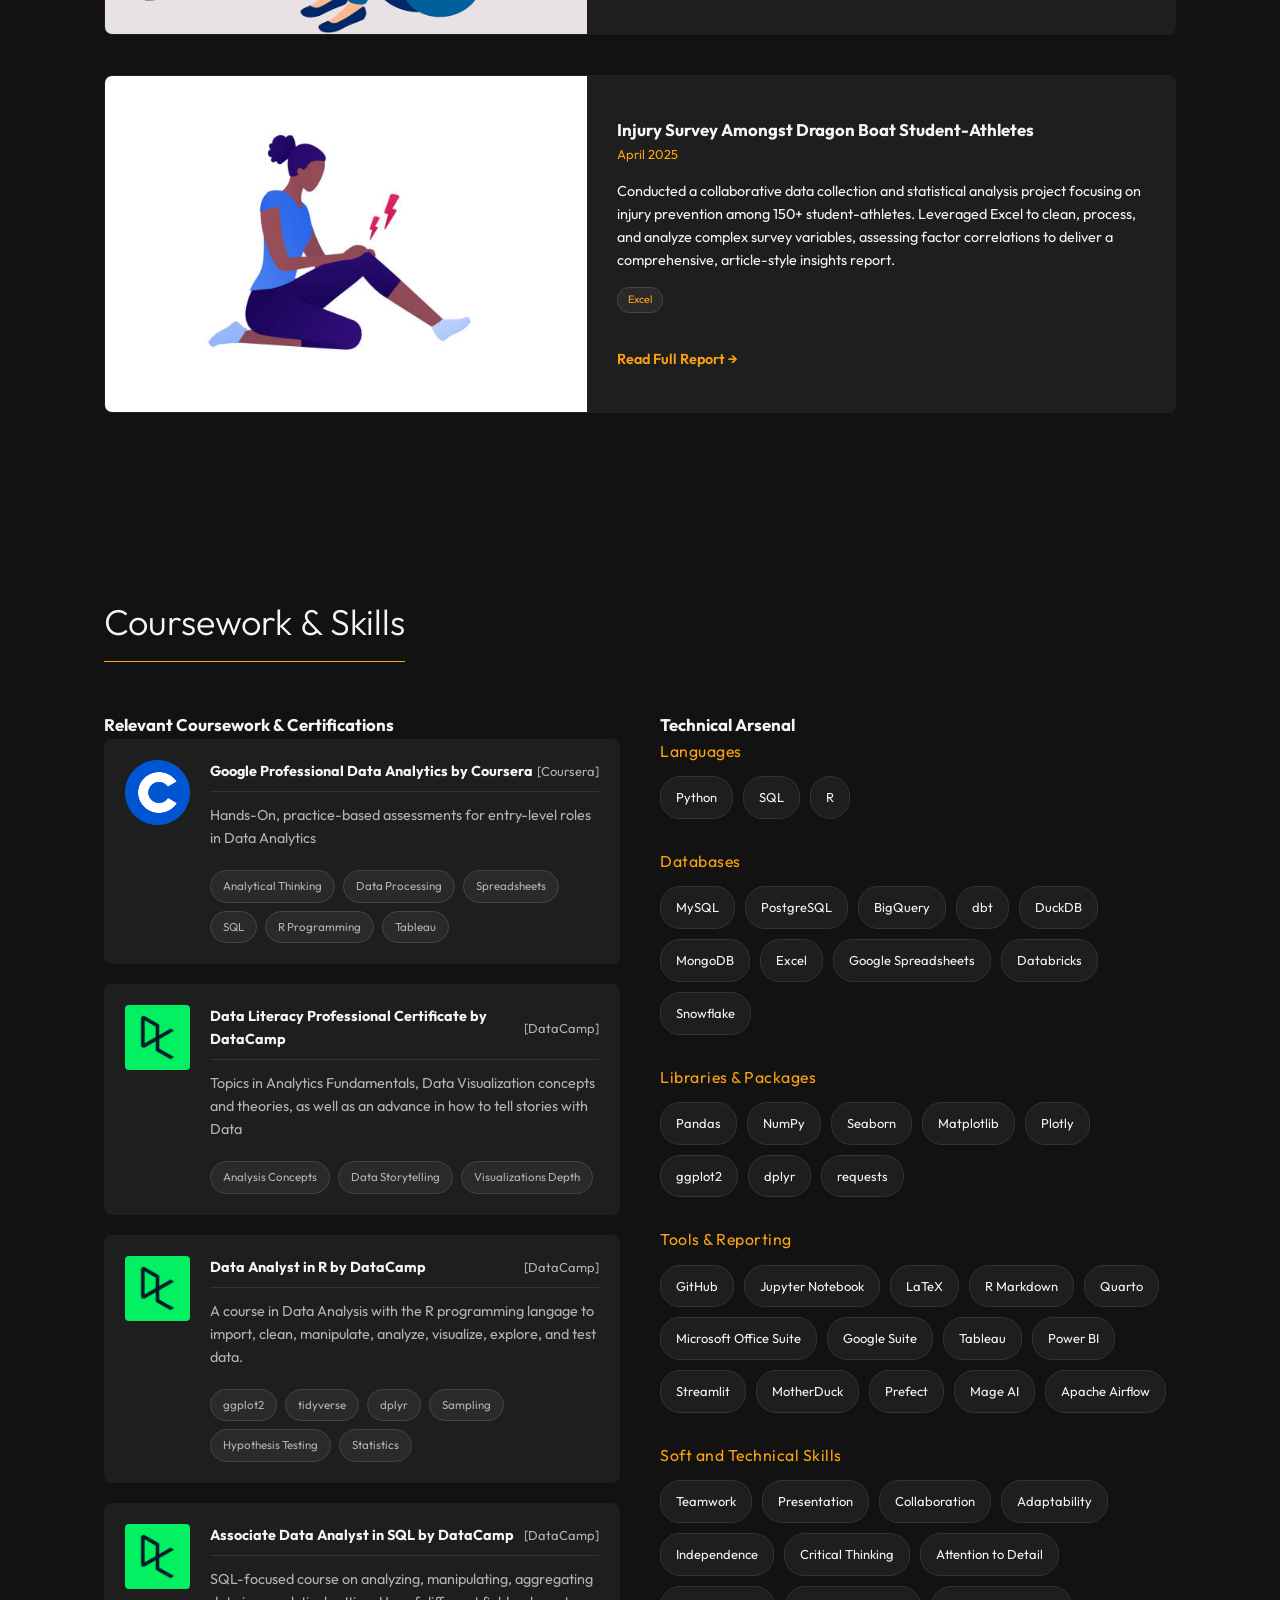
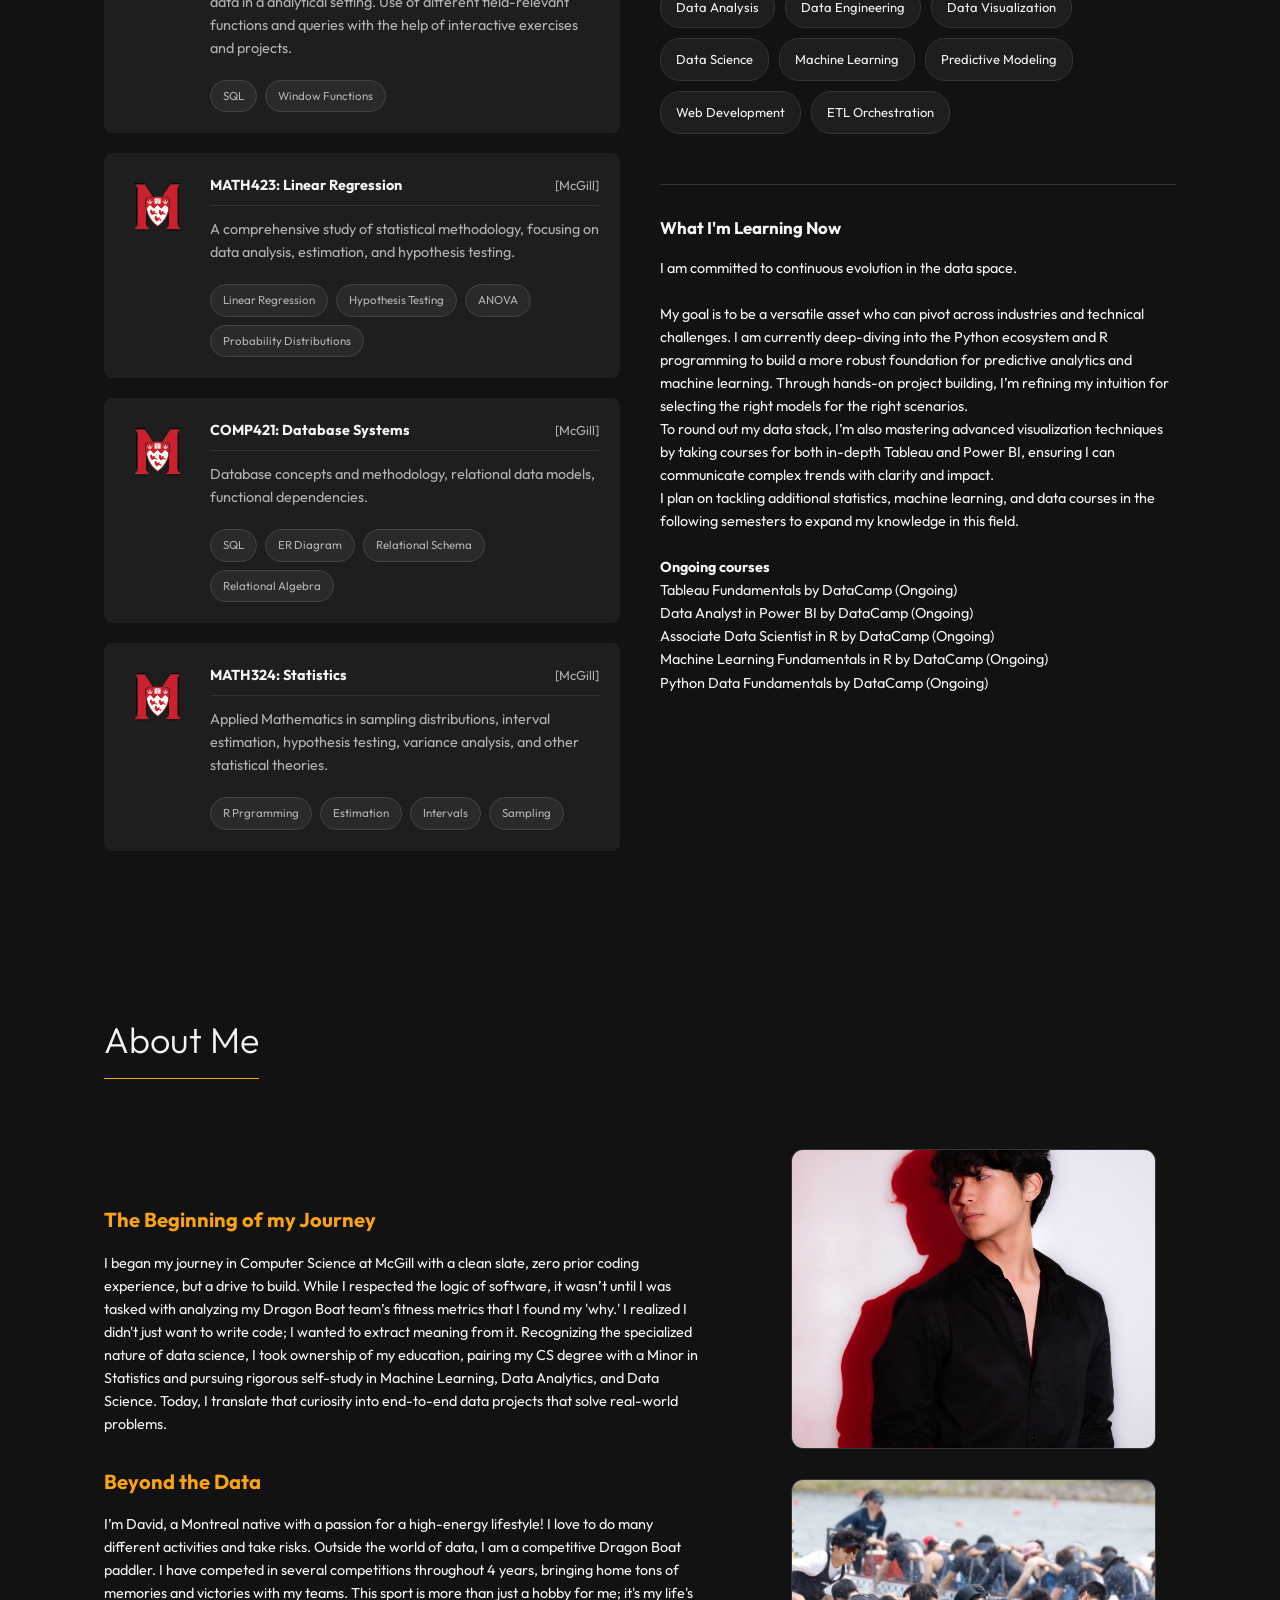
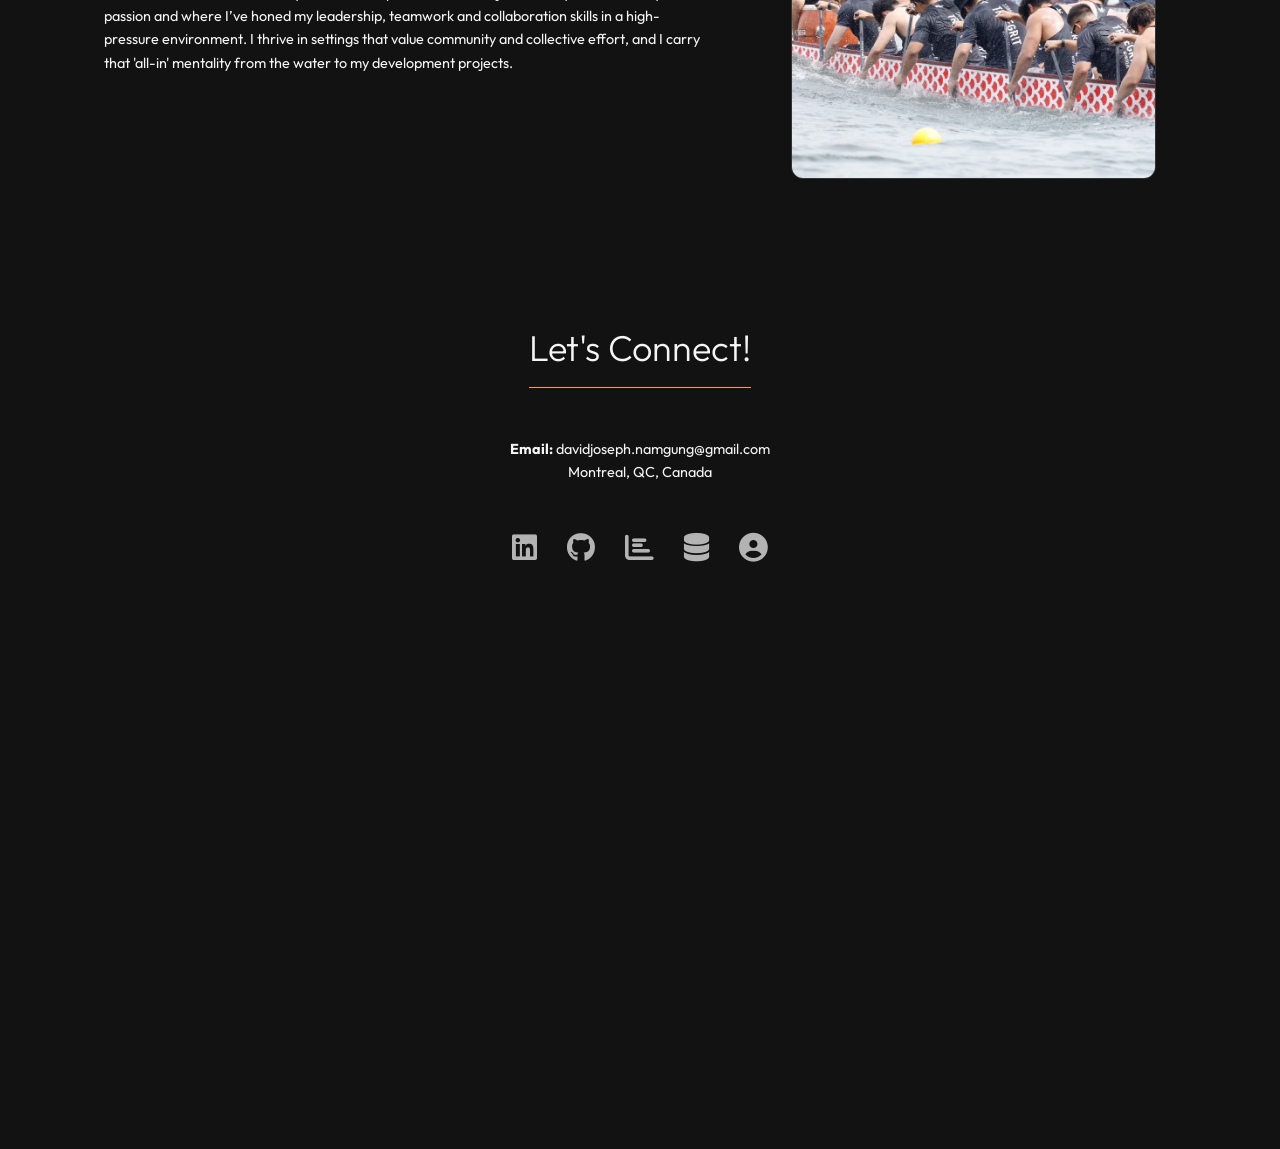
==== commit 16d09593: "added a new french translation" ====
--- a/index.html
+++ b/index.html
@@ -17,6 +17,7 @@
             <li><a href="#skills">Coursework & Skills</a></li>
             <li><a href="#about">About Me</a></li>
             <li><a href="#contact">Contact</a></li>
+            <li id="google_translate_element" class="translate-btn"></li>
         </ul>
     </nav>
 
@@ -29,7 +30,7 @@
             <p class="description">Translating complex data into actionable insights through statistical analysis, predictive modeling, and clean database design.</p>
             
             <a href="#about" class="cta-button">Learn More About Me</a>
-            <a href="David_Namgung_Resume.pdf" target="_blank" class="cta-button secondary-btn"><i class="fas fa-file-pdf"></i> Download Resume</a>
+            <a href="https://drive.google.com/file/d/1zcyOmDj6ygsoh-yR4RbFeyDTiMMh5DX6/view?usp=sharing" target="_blank" class="cta-button secondary-btn"><i class="fas fa-file-pdf"></i> Download Resume</a>
         </div>
 
         <div class="hero-image">
@@ -618,6 +619,18 @@
         </div>
     </section>
 
+    <script type="text/javascript">
+        function googleTranslateElementInit() {
+            new google.translate.TranslateElement({
+                pageLanguage: 'en', 
+                includedLanguages: 'en,fr', // Only allows English and French
+                layout: google.translate.TranslateElement.InlineLayout.SIMPLE,
+                autoDisplay: false
+            }, 'google_translate_element');
+        }
+    </script>
+    <script type="text/javascript" src="https://translate.google.com/translate_a/element.js?cb=googleTranslateElementInit"></script>
+
     <script src="script.js"></script>
 </body>
 </html>
--- a/style.css
+++ b/style.css
@@ -832,4 +832,46 @@
     padding: 3px 10px;
     border-radius: 12px;
     border: 1px solid #444;
+}
+
+
+
+
+
+
+
+/* =========================================
+   GOOGLE TRANSLATE WIDGET STYLING
+   ========================================= */
+
+/* Blends the dropdown into your navbar */
+.translate-btn {
+    display: flex;
+    align-items: center;
+}
+
+/* Hides the Google logo and extra text to keep it minimal */
+.goog-te-gadget {
+    color: transparent !important;
+    font-size: 0;
+}
+
+.goog-te-gadget .goog-te-combo {
+    background-color: var(--surface-color);
+    color: var(--text-primary);
+    border: 1px solid var(--accent-color);
+    border-radius: 4px;
+    padding: 5px;
+    font-family: 'Outfit', sans-serif;
+    font-size: 0.9rem;
+    cursor: pointer;
+    outline: none;
+}
+
+/* Hides the top banner Google sometimes forces on translated pages */
+.goog-te-banner-frame {
+    display: none !important;
+}
+body {
+    top: 0 !important; /* Prevents the page from jumping down */
 }
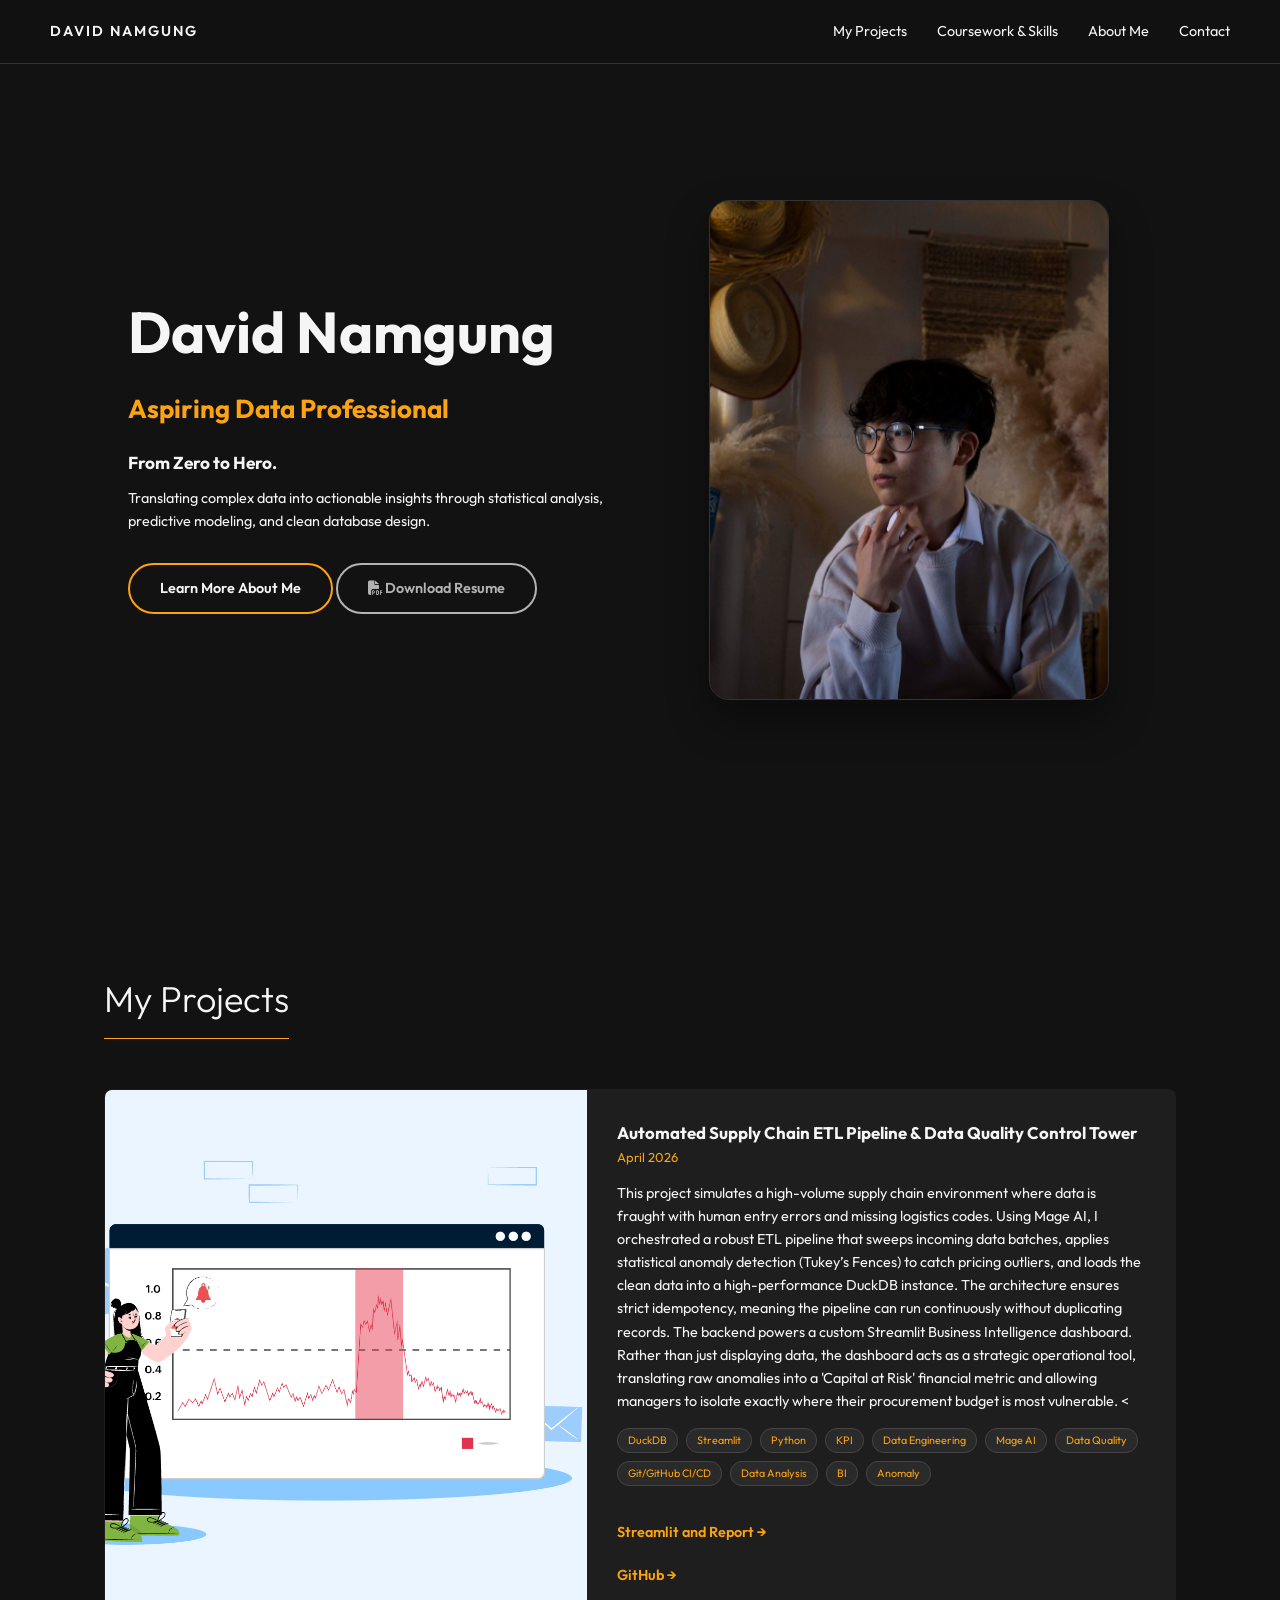
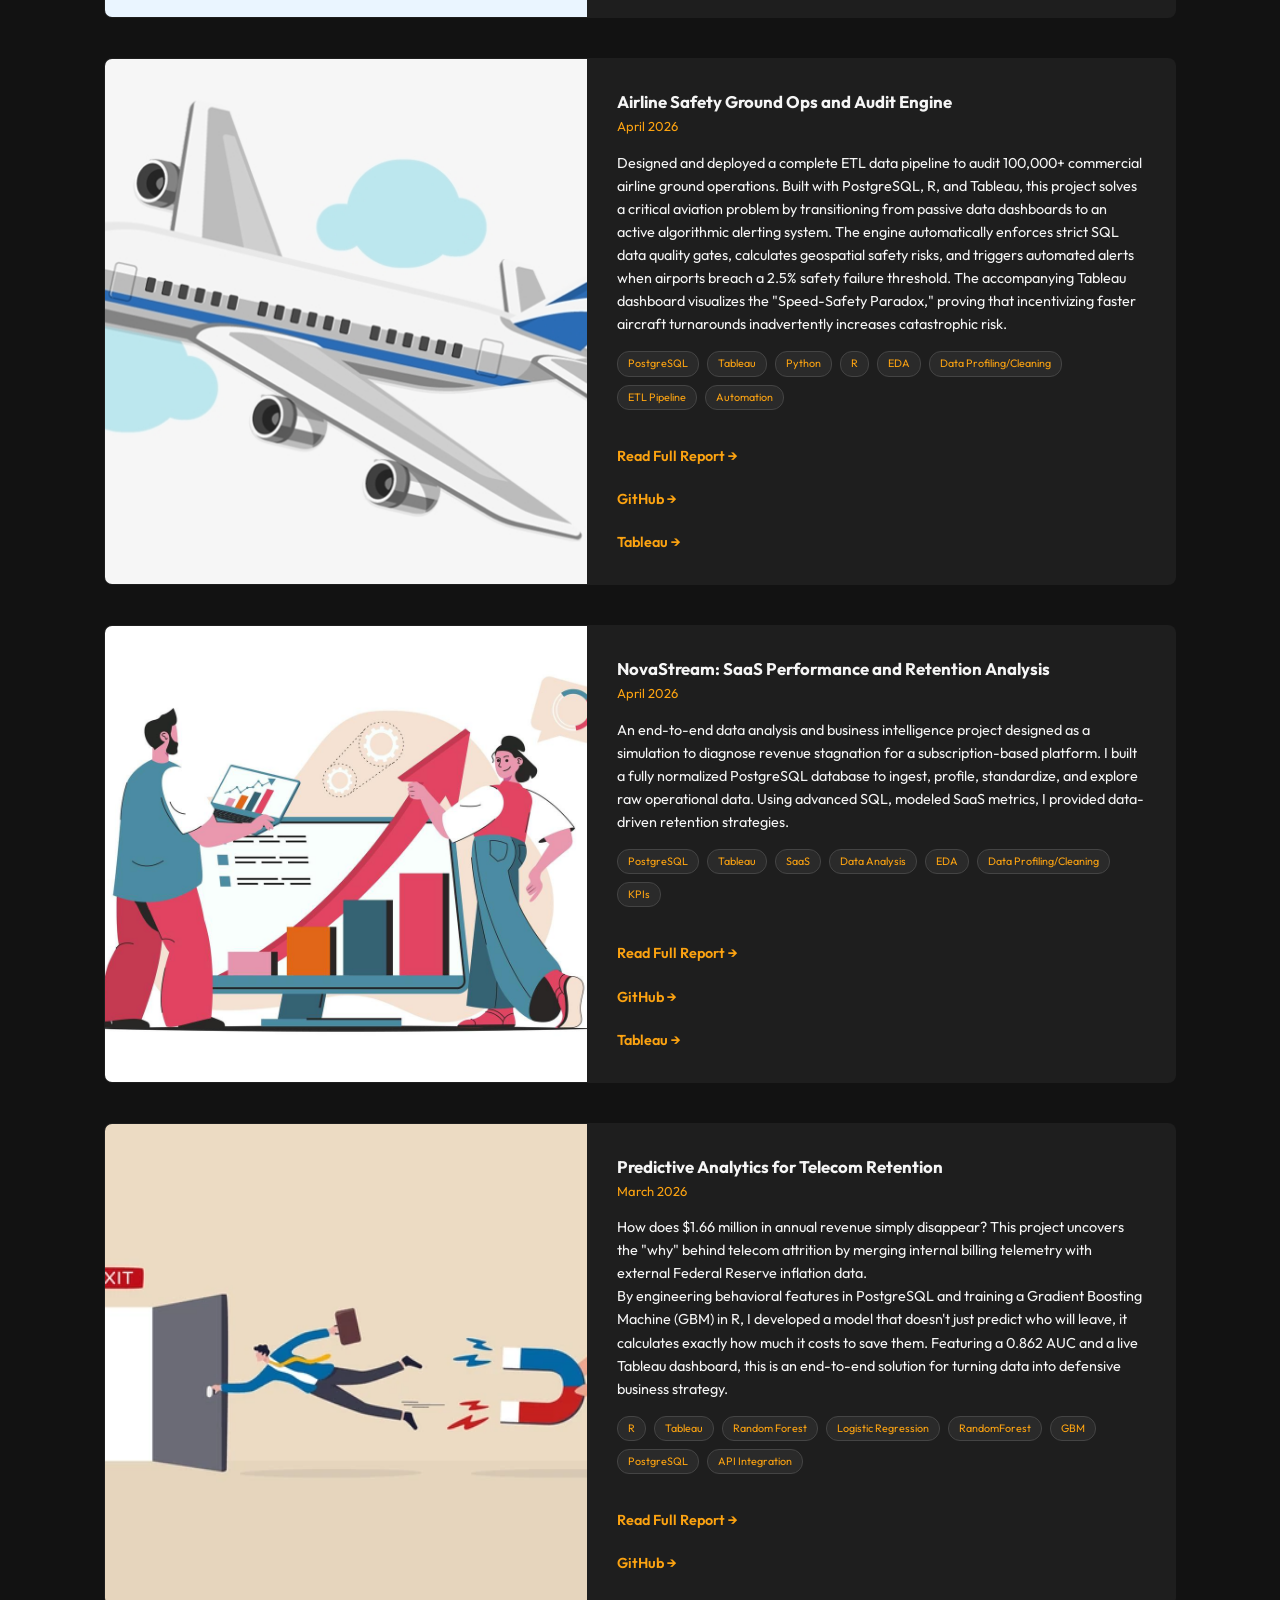
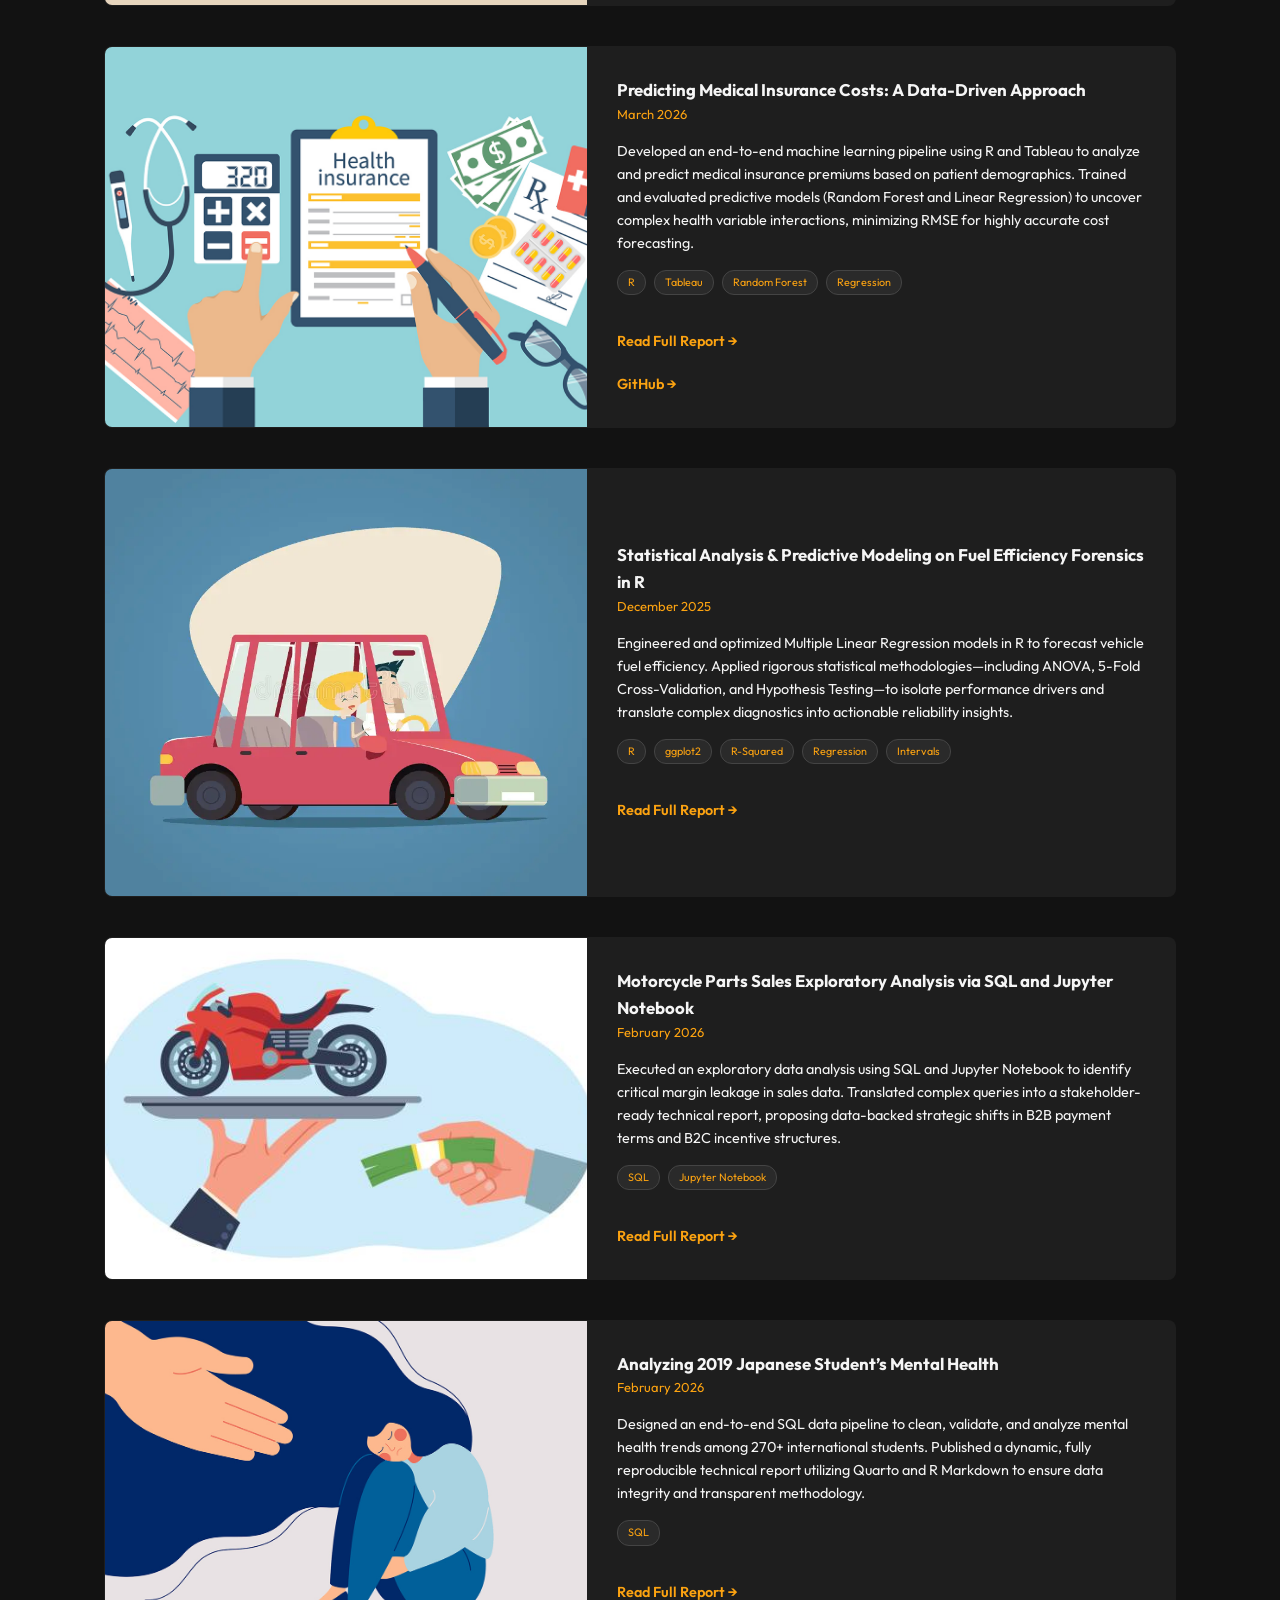
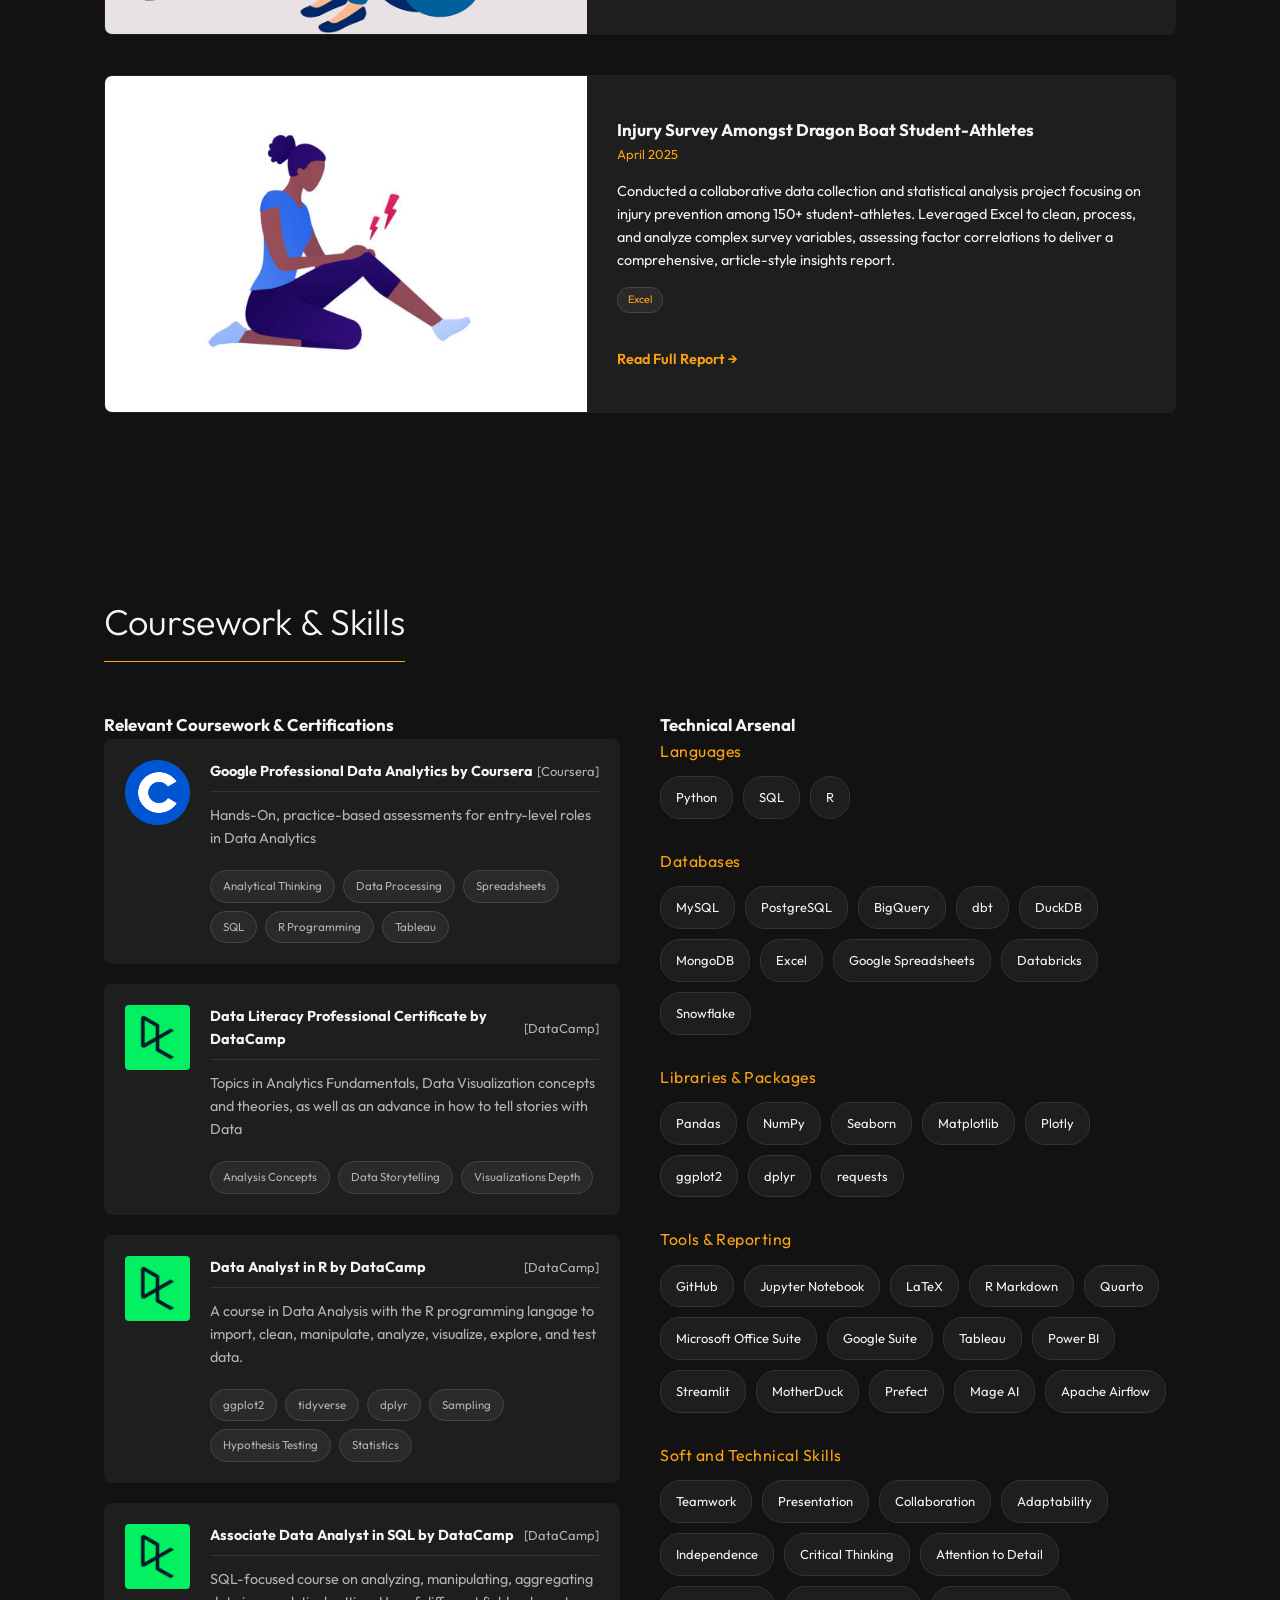
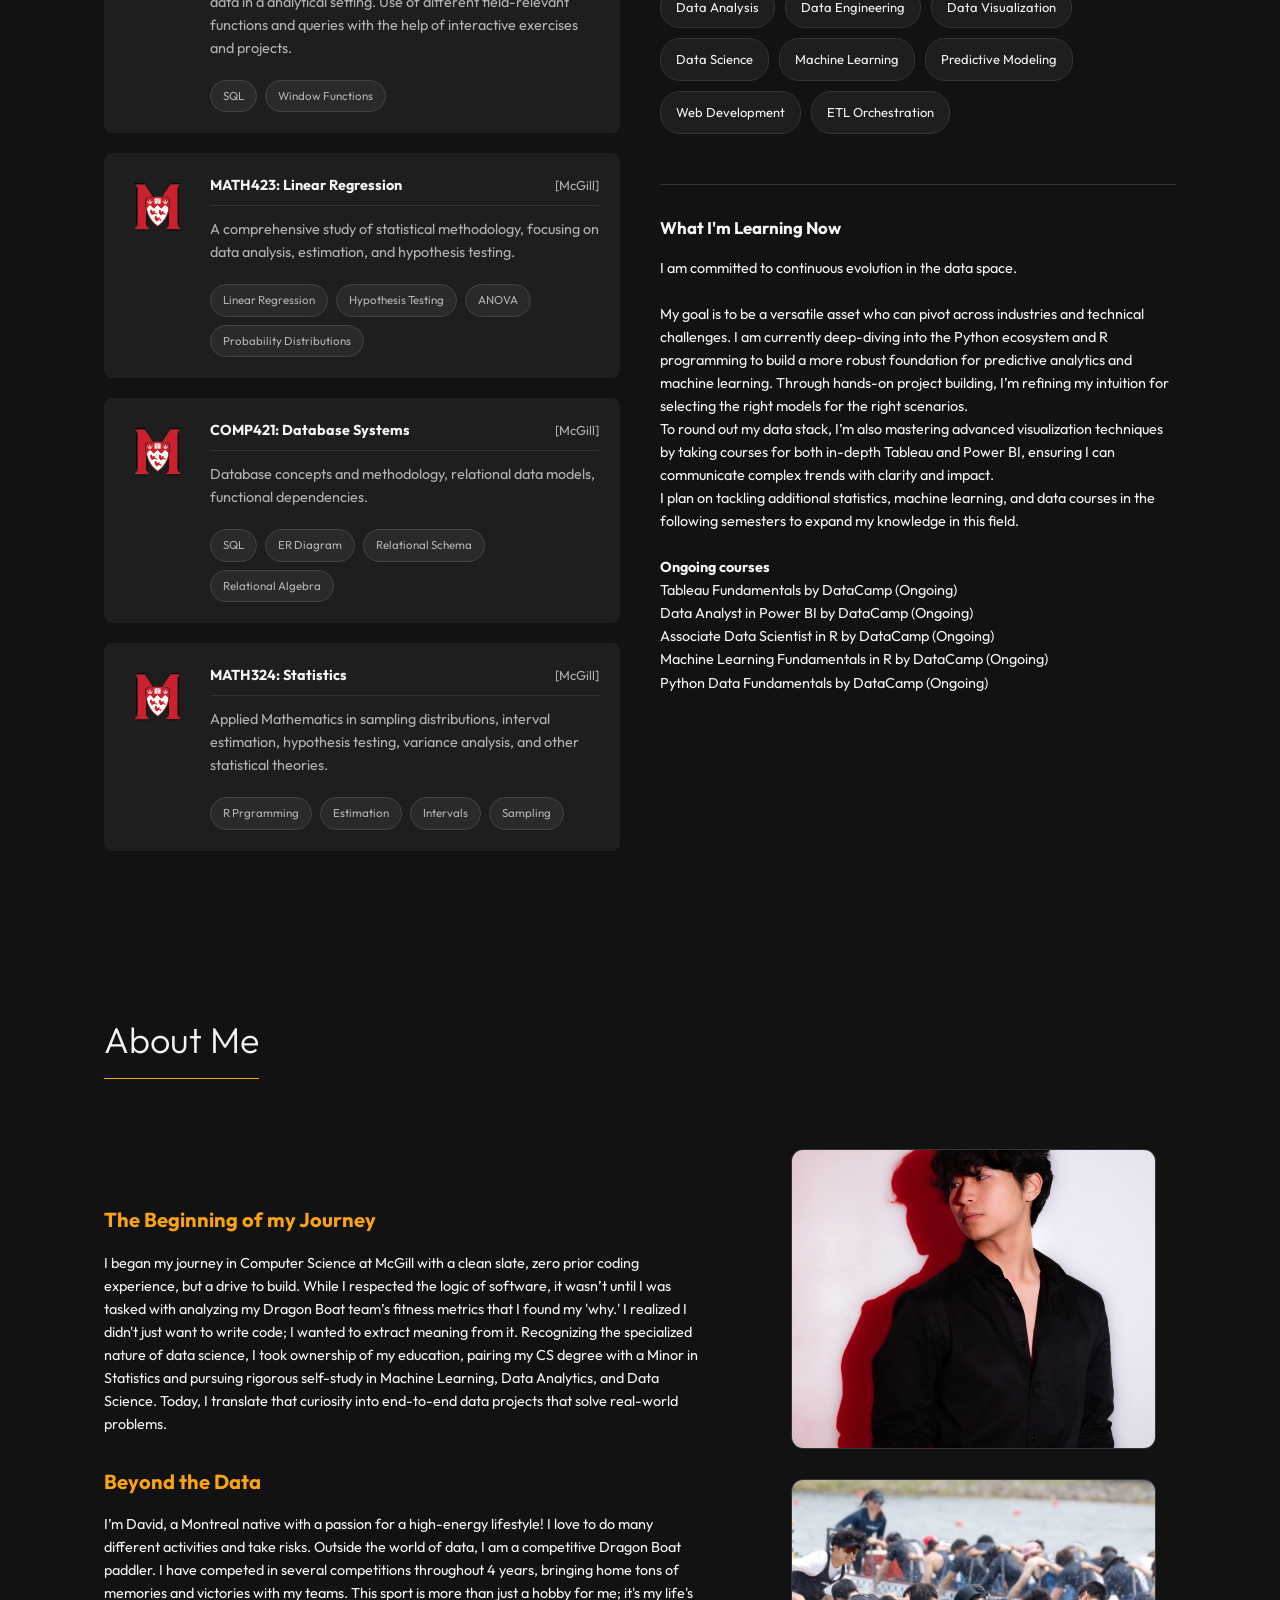
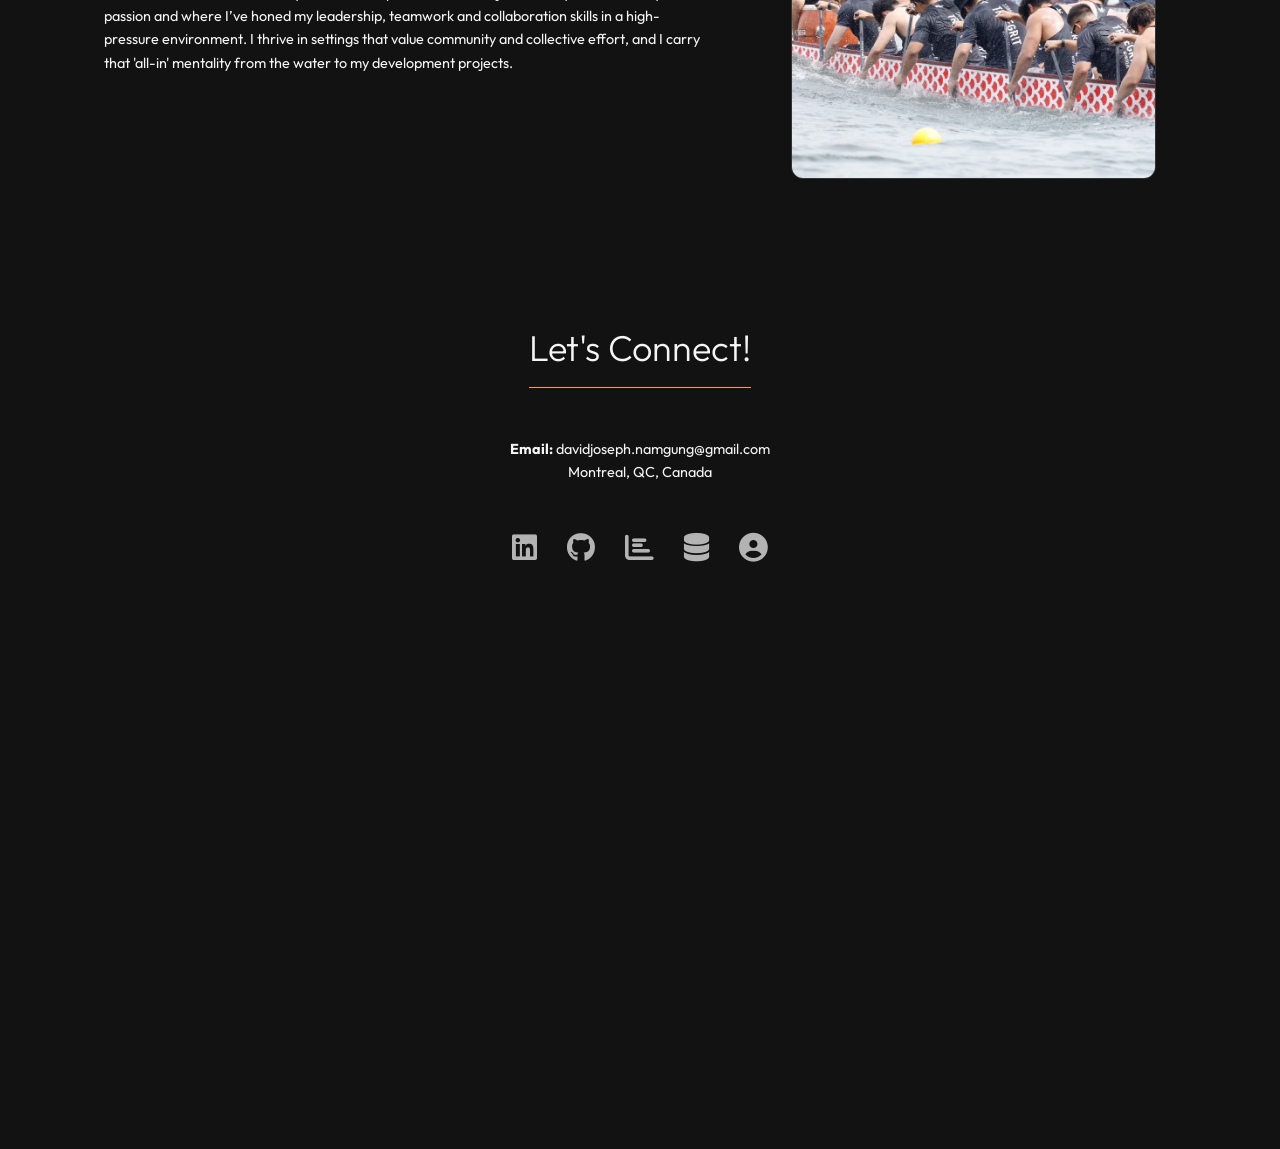
==== commit a50deaa2: "translation fix" ====
--- a/index.html
+++ b/index.html
@@ -18,6 +18,8 @@
             <li><a href="#about">About Me</a></li>
             <li><a href="#contact">Contact</a></li>
             <li id="google_translate_element" class="translate-btn"></li>
+
+            <li id="google_translate_element" style="display: none;"></li>
         </ul>
     </nav>
 
--- a/style.css
+++ b/style.css
@@ -841,37 +841,32 @@
 
 
 /* =========================================
-   GOOGLE TRANSLATE WIDGET STYLING
+   CUSTOM TRANSLATE TOGGLE
    ========================================= */
 
-/* Blends the dropdown into your navbar */
-.translate-btn {
-    display: flex;
-    align-items: center;
-}
-
-/* Hides the Google logo and extra text to keep it minimal */
-.goog-te-gadget {
-    color: transparent !important;
-    font-size: 0;
-}
-
-.goog-te-gadget .goog-te-combo {
-    background-color: var(--surface-color);
-    color: var(--text-primary);
-    border: 1px solid var(--accent-color);
-    border-radius: 4px;
-    padding: 5px;
-    font-family: 'Outfit', sans-serif;
-    font-size: 0.9rem;
-    cursor: pointer;
-    outline: none;
-}
-
-/* Hides the top banner Google sometimes forces on translated pages */
+/* Hides the default Google dropdown and top banner completely */
+#google_translate_element,
 .goog-te-banner-frame {
     display: none !important;
 }
+
 body {
     top: 0 !important; /* Prevents the page from jumping down */
+}
+
+/* Styles your new custom toggle button */
+.custom-translate-btn {
+    font-weight: 600;
+    cursor: pointer;
+    border: 1px solid var(--text-primary);
+    padding: 6px 12px;
+    border-radius: 4px;
+    transition: var(--smooth-transition);
+    display: inline-block;
+}
+
+/* Reverses colors when hovered for a nice tactile feel */
+.custom-translate-btn:hover {
+    background-color: var(--text-primary);
+    color: var(--bg-color) !important;
 }
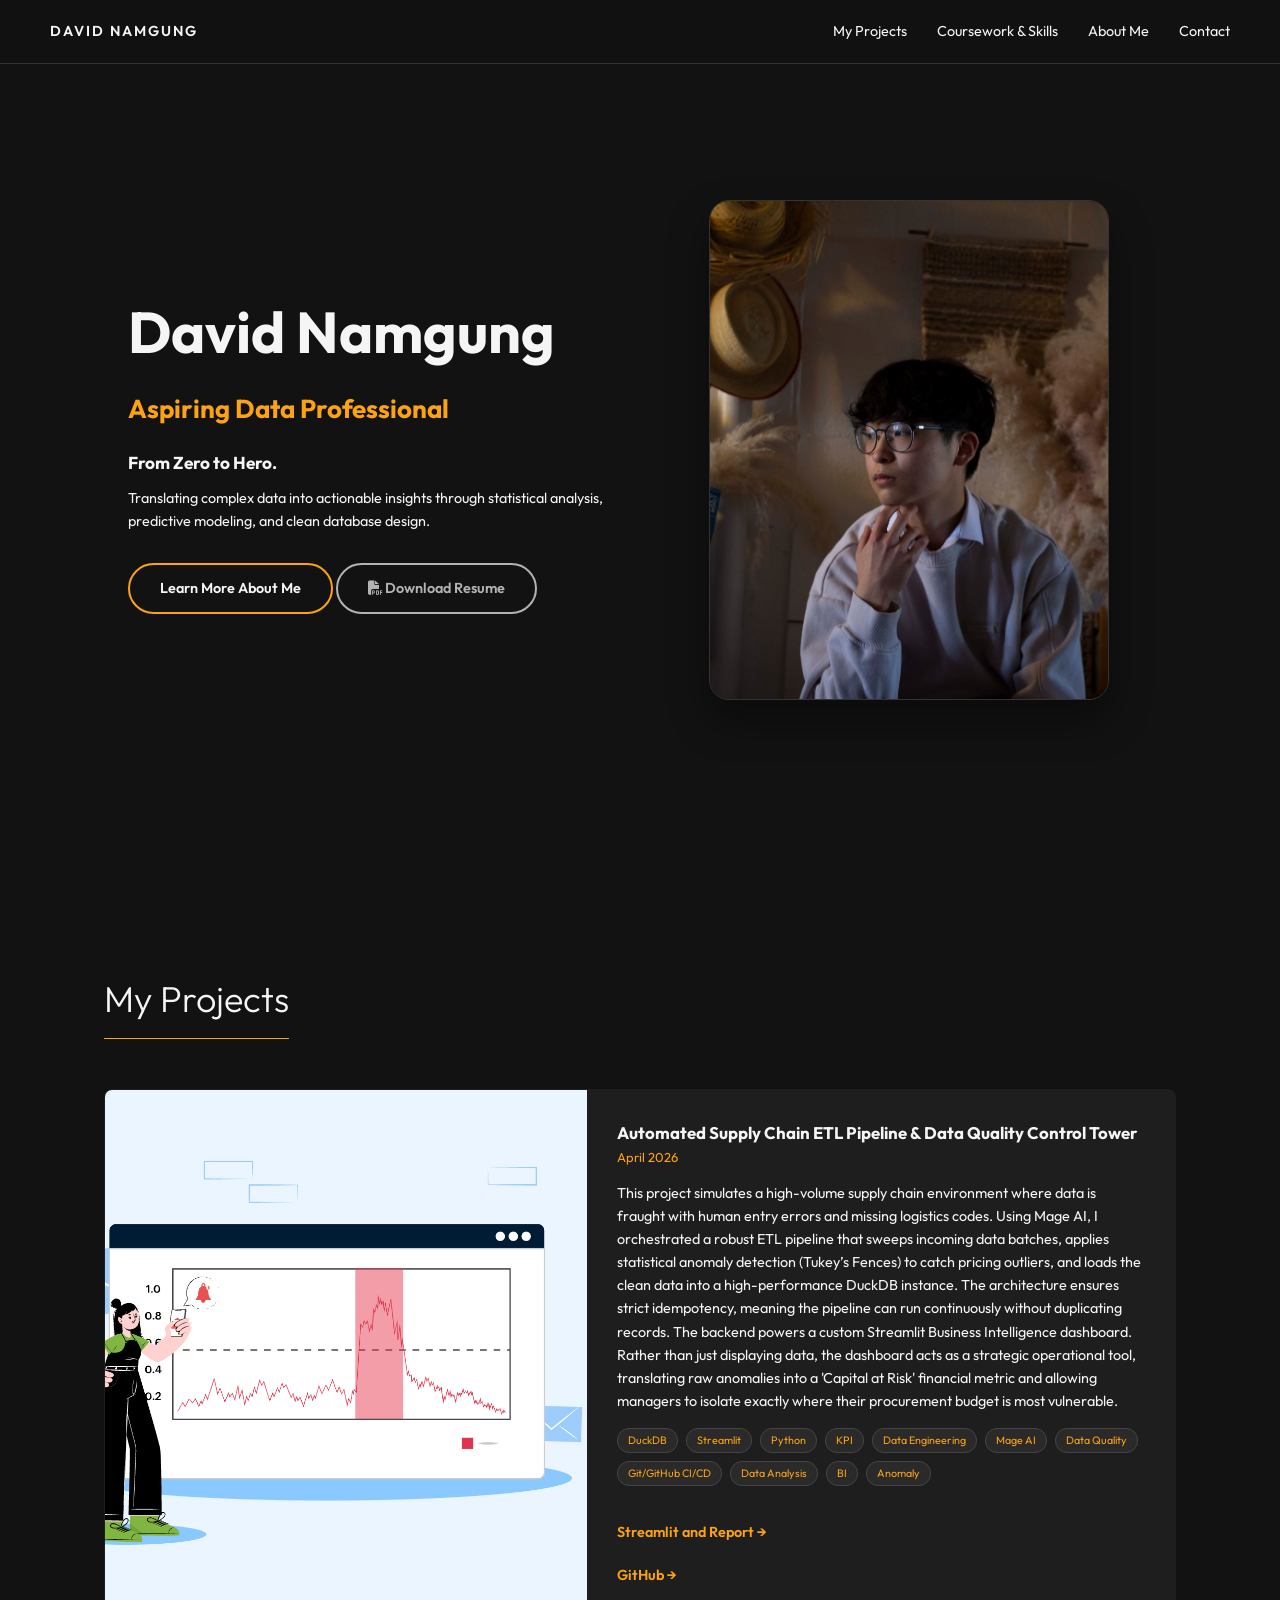
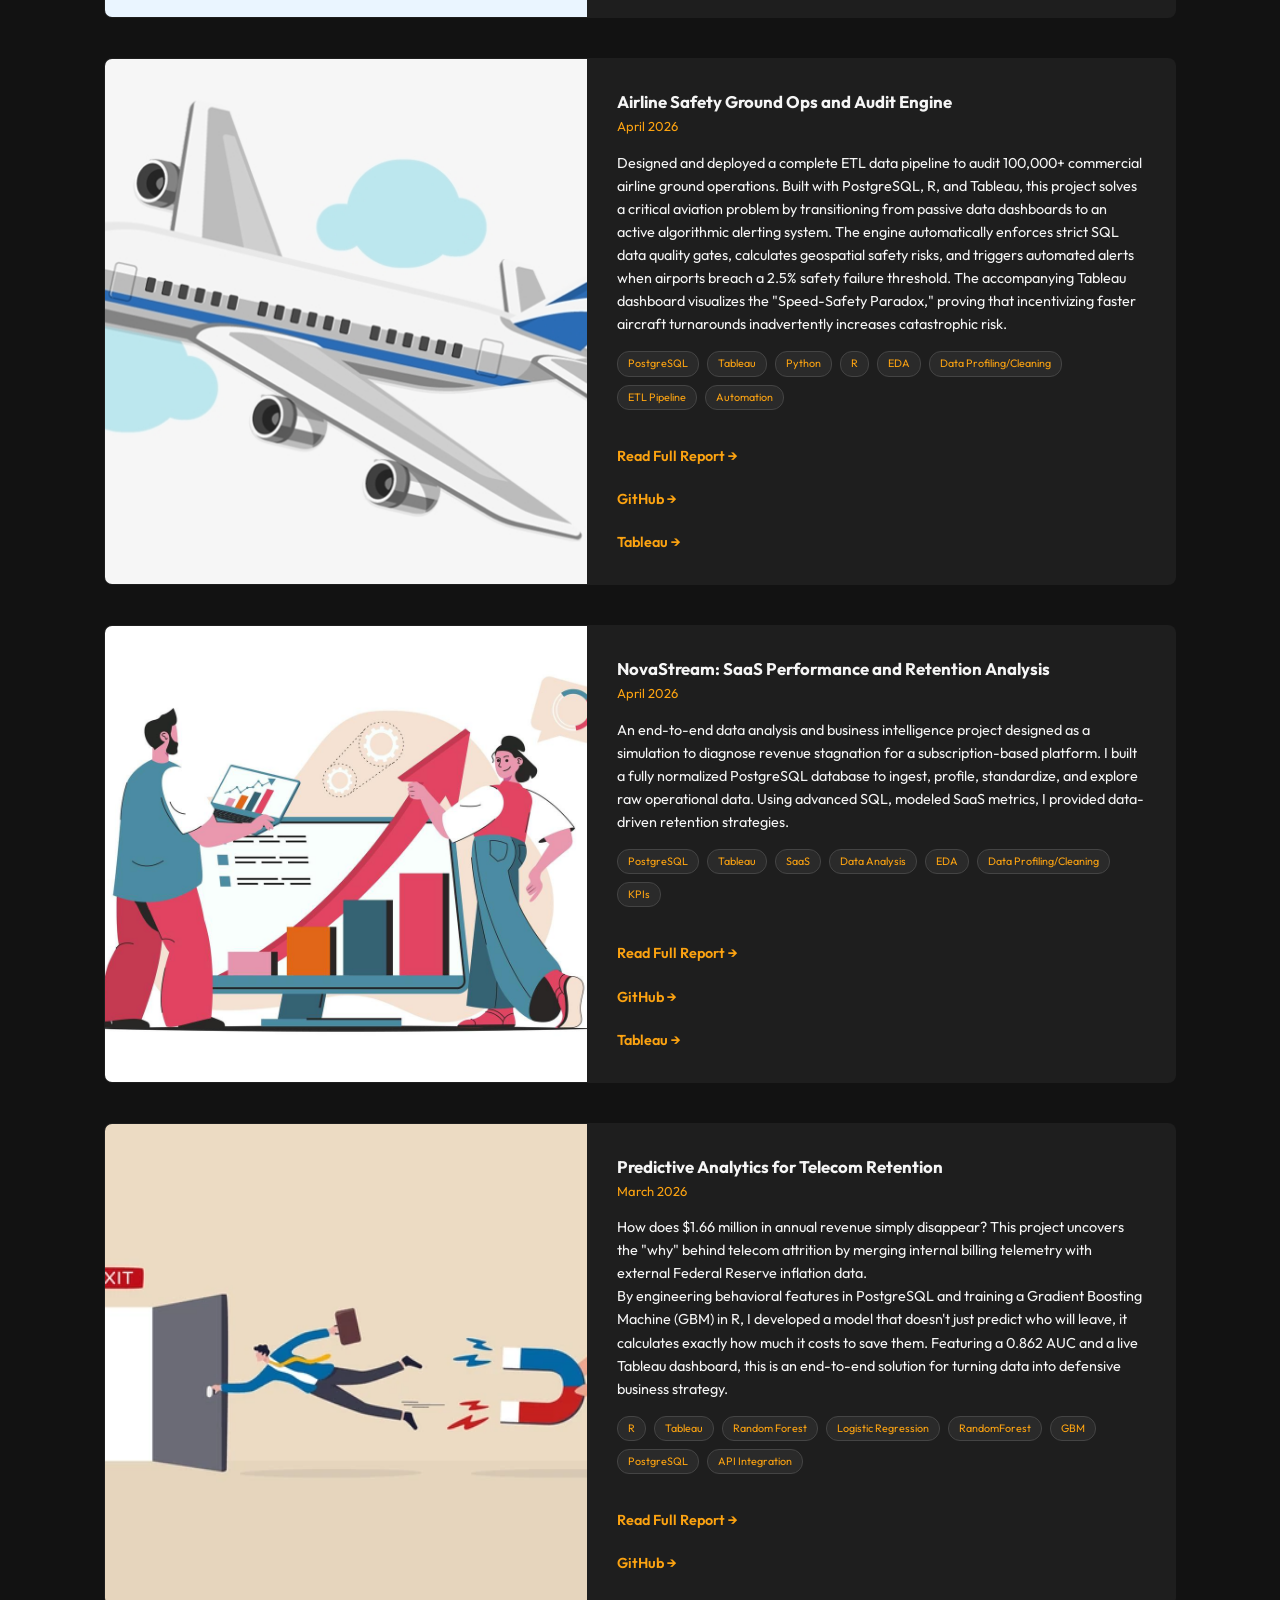
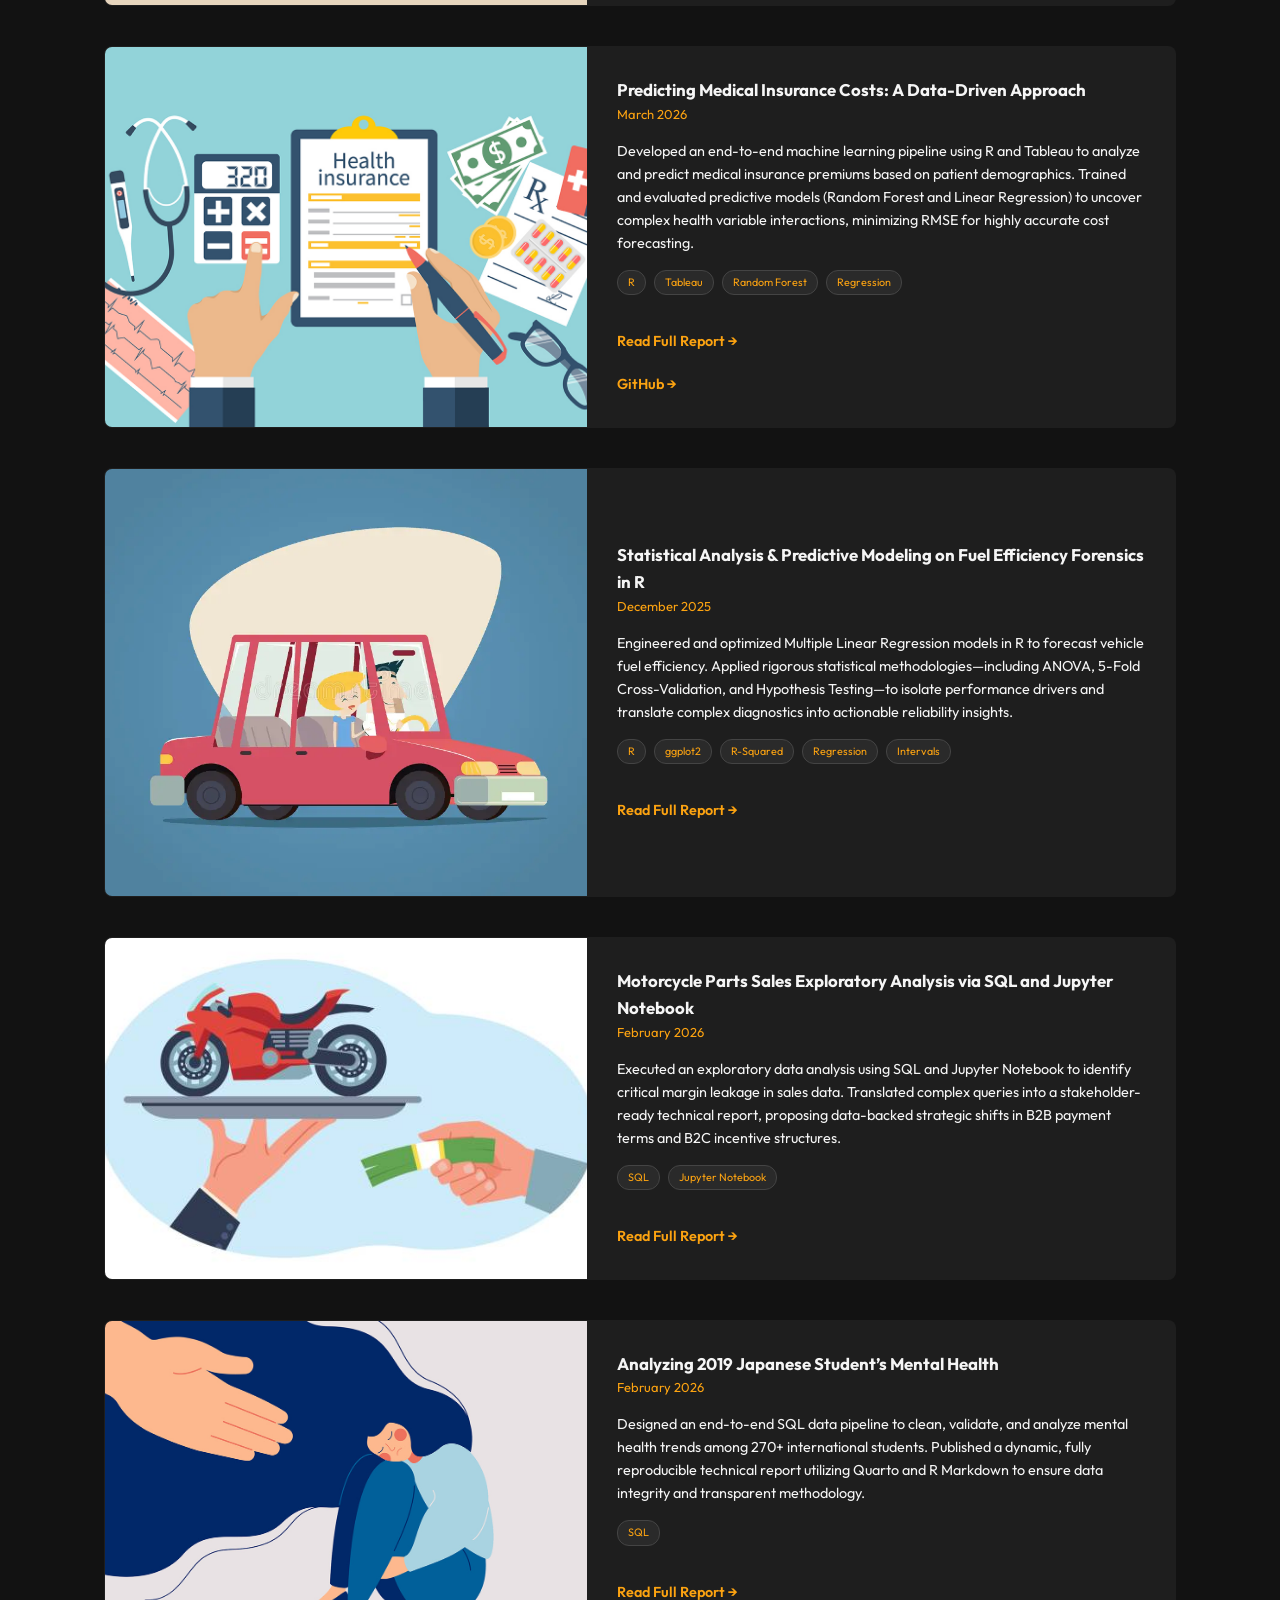
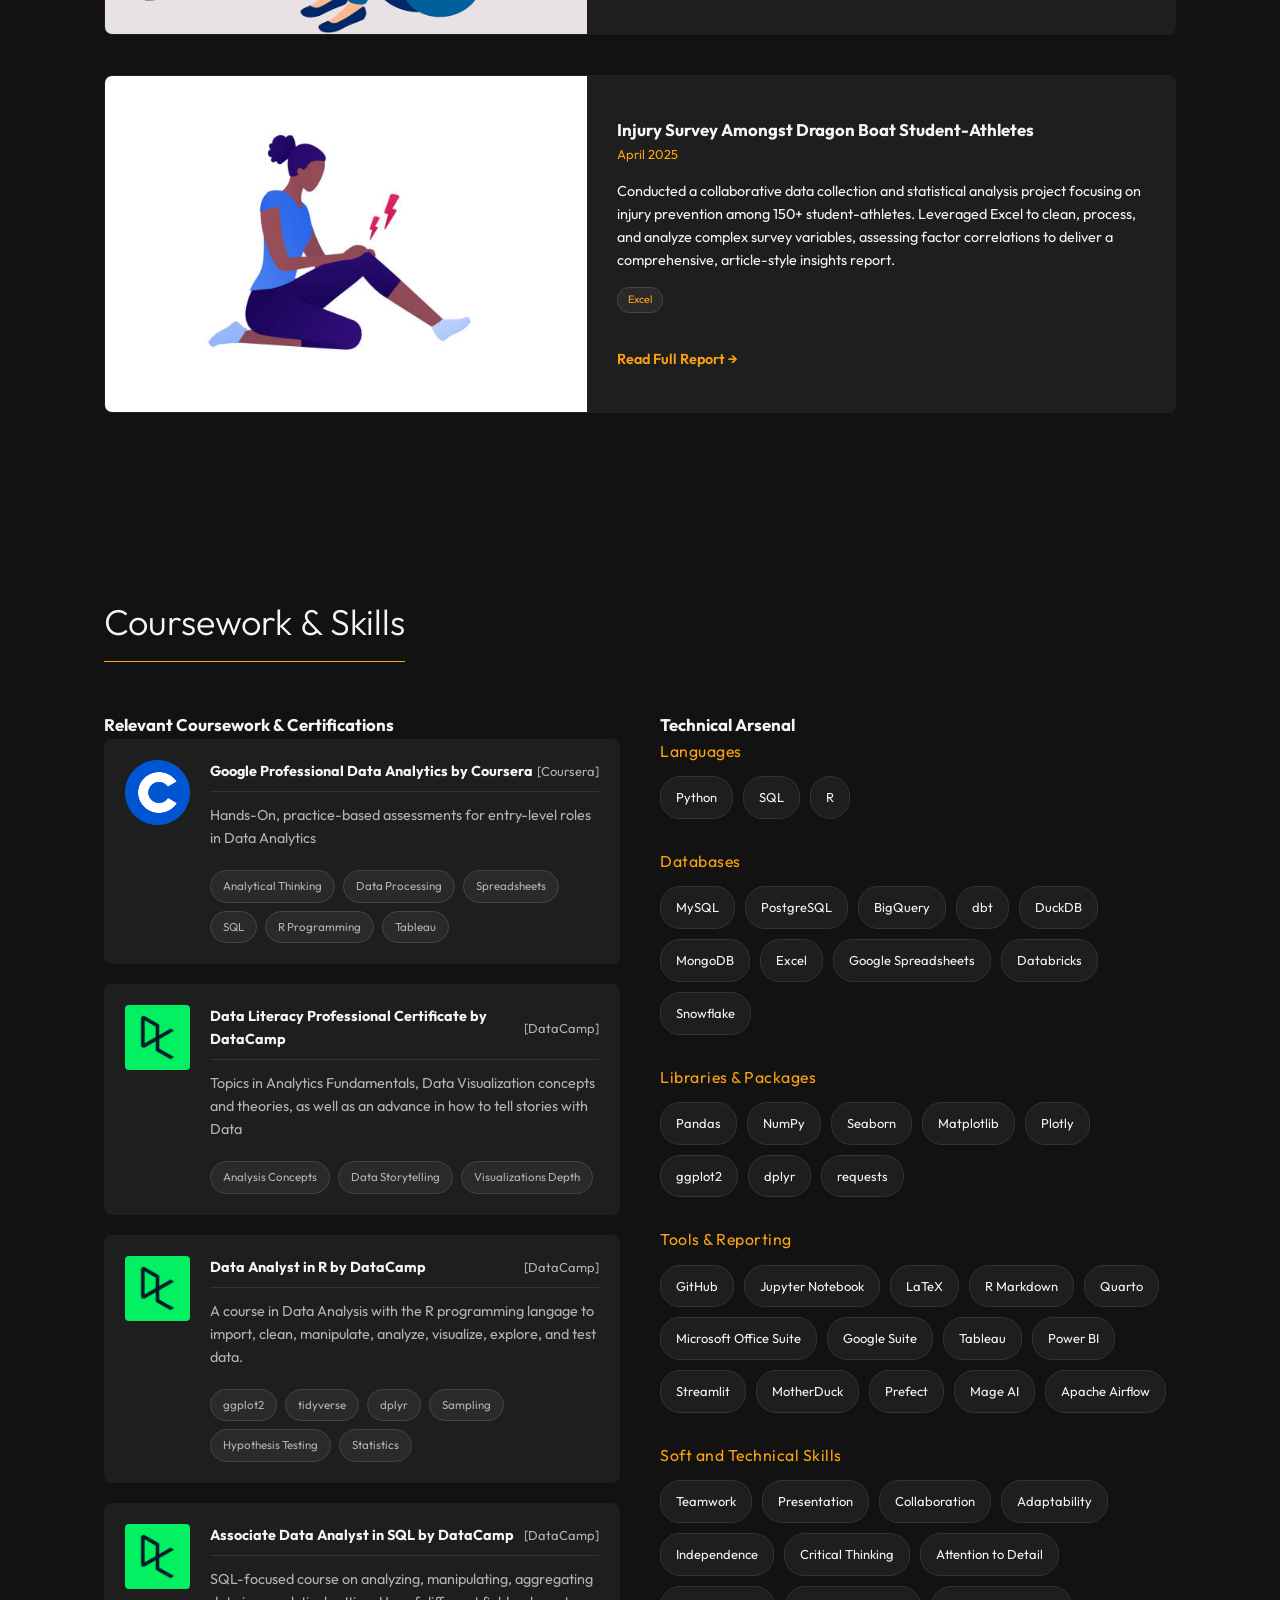
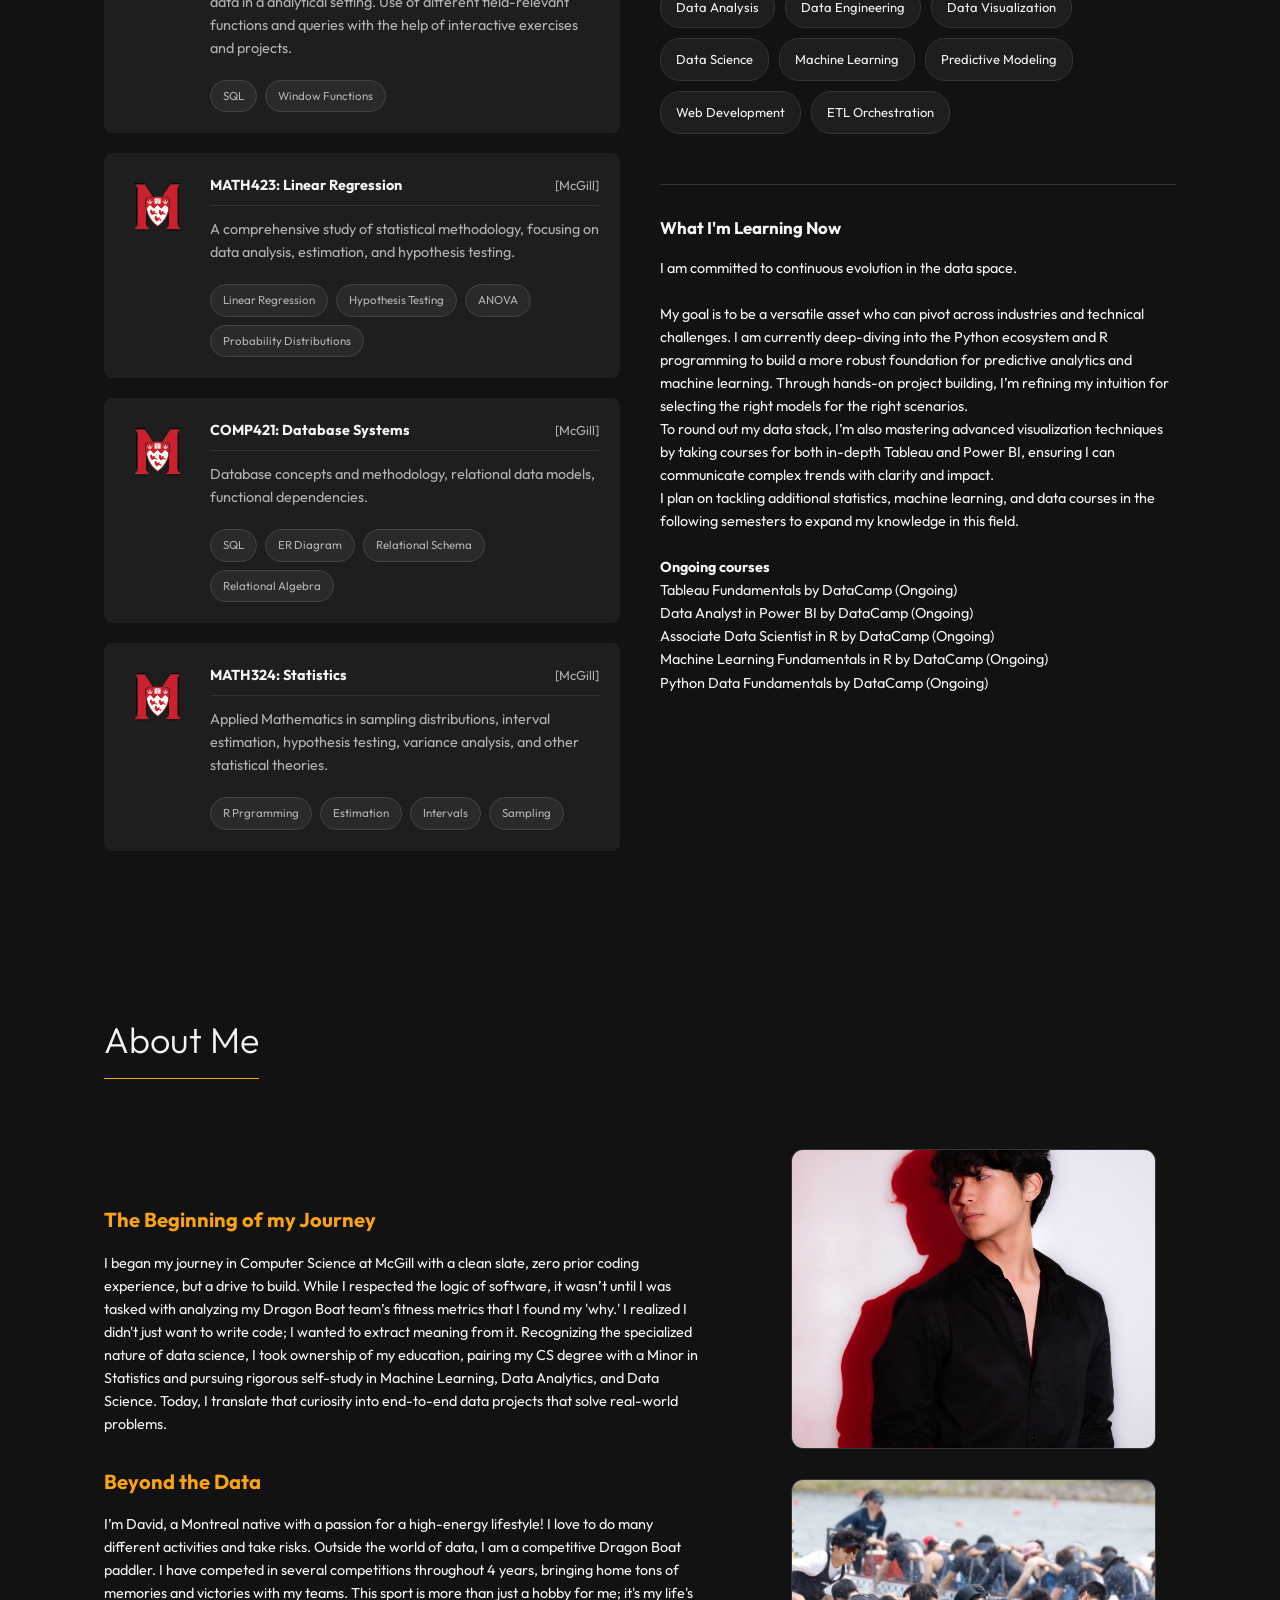
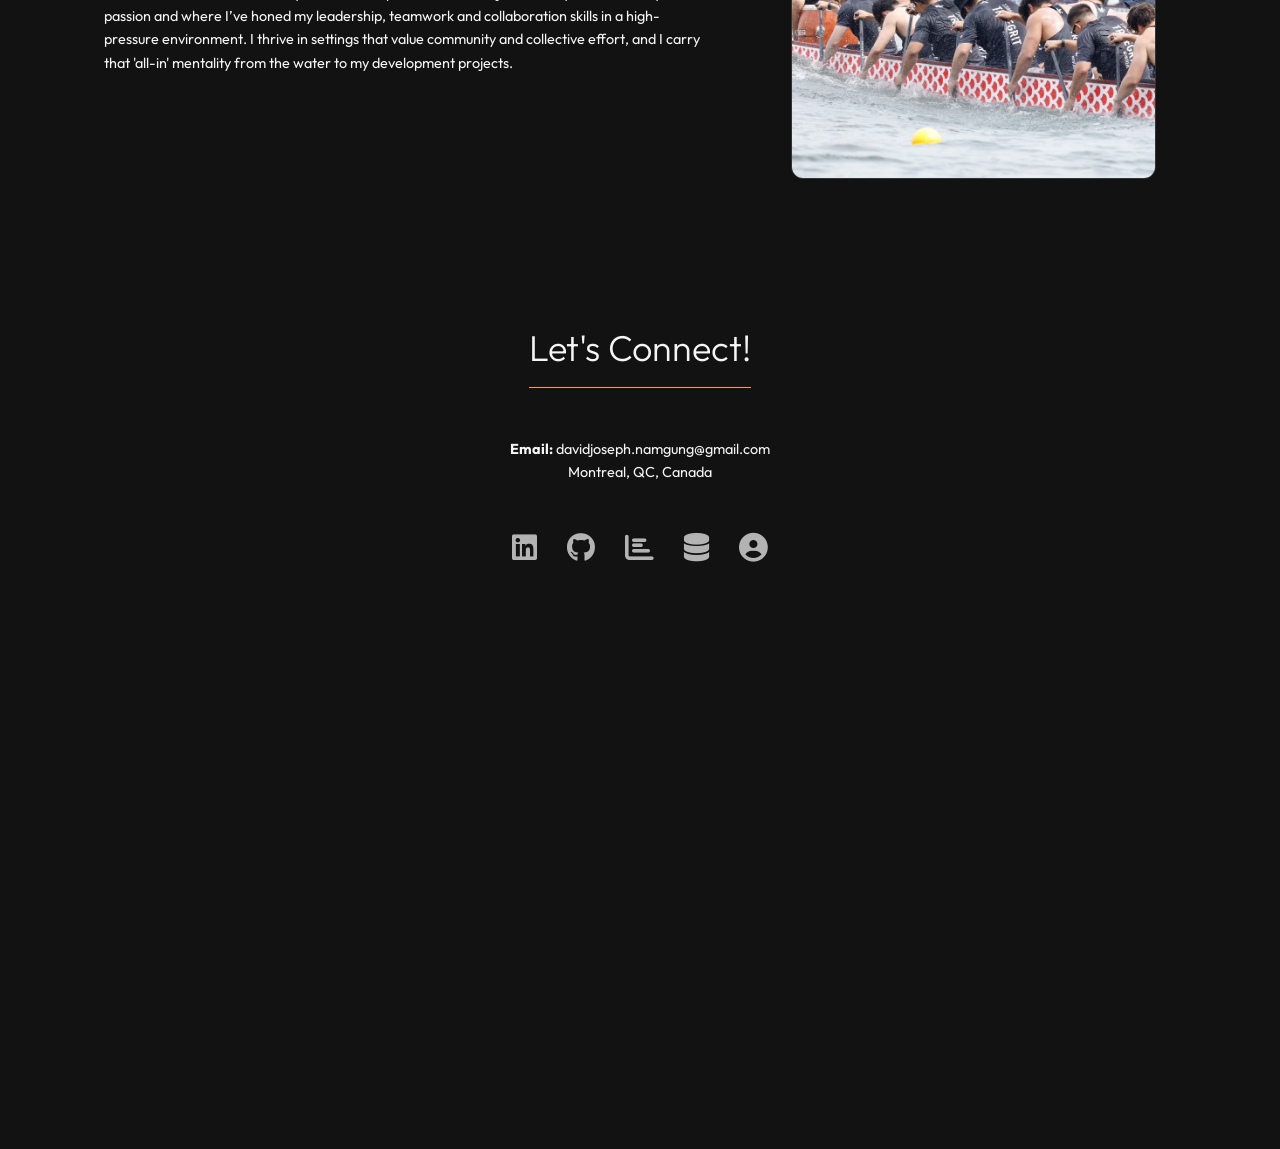
==== commit a17dc0e9: "small fix" ====
--- a/index.html
+++ b/index.html
@@ -17,9 +17,6 @@
             <li><a href="#skills">Coursework & Skills</a></li>
             <li><a href="#about">About Me</a></li>
             <li><a href="#contact">Contact</a></li>
-            <li id="google_translate_element" class="translate-btn"></li>
-
-            <li id="google_translate_element" style="display: none;"></li>
         </ul>
     </nav>
 
@@ -32,7 +29,7 @@
             <p class="description">Translating complex data into actionable insights through statistical analysis, predictive modeling, and clean database design.</p>
             
             <a href="#about" class="cta-button">Learn More About Me</a>
-            <a href="https://drive.google.com/file/d/1zcyOmDj6ygsoh-yR4RbFeyDTiMMh5DX6/view?usp=sharing" target="_blank" class="cta-button secondary-btn"><i class="fas fa-file-pdf"></i> Download Resume</a>
+            <a href="https://drive.google.com/file/d/1zcyOmDj6ygsoh-yR4RbFeyDTiMMh5DX6/view?usp=drive_link" target="_blank" class="cta-button secondary-btn"><i class="fas fa-file-pdf"></i> Download Resume</a>
         </div>
 
         <div class="hero-image">
@@ -62,7 +59,7 @@
                     just displaying data, the dashboard acts as a strategic operational tool, translating 
                     raw anomalies into a 'Capital at Risk' financial metric and allowing managers to isolate exactly
                     where their procurement budget is most vulnerable.
-<                   </p>
+                    </p>
                 <div class="project-tech-tags">
                     <span class="mini-tag">DuckDB</span>
                     <span class="mini-tag">Streamlit</span>
@@ -621,18 +618,6 @@
         </div>
     </section>
 
-    <script type="text/javascript">
-        function googleTranslateElementInit() {
-            new google.translate.TranslateElement({
-                pageLanguage: 'en', 
-                includedLanguages: 'en,fr', // Only allows English and French
-                layout: google.translate.TranslateElement.InlineLayout.SIMPLE,
-                autoDisplay: false
-            }, 'google_translate_element');
-        }
-    </script>
-    <script type="text/javascript" src="https://translate.google.com/translate_a/element.js?cb=googleTranslateElementInit"></script>
-
     <script src="script.js"></script>
 </body>
 </html>
--- a/style.css
+++ b/style.css
@@ -840,33 +840,3 @@
 
 
 
-/* =========================================
-   CUSTOM TRANSLATE TOGGLE
-   ========================================= */
-
-/* Hides the default Google dropdown and top banner completely */
-#google_translate_element,
-.goog-te-banner-frame {
-    display: none !important;
-}
-
-body {
-    top: 0 !important; /* Prevents the page from jumping down */
-}
-
-/* Styles your new custom toggle button */
-.custom-translate-btn {
-    font-weight: 600;
-    cursor: pointer;
-    border: 1px solid var(--text-primary);
-    padding: 6px 12px;
-    border-radius: 4px;
-    transition: var(--smooth-transition);
-    display: inline-block;
-}
-
-/* Reverses colors when hovered for a nice tactile feel */
-.custom-translate-btn:hover {
-    background-color: var(--text-primary);
-    color: var(--bg-color) !important;
-}
